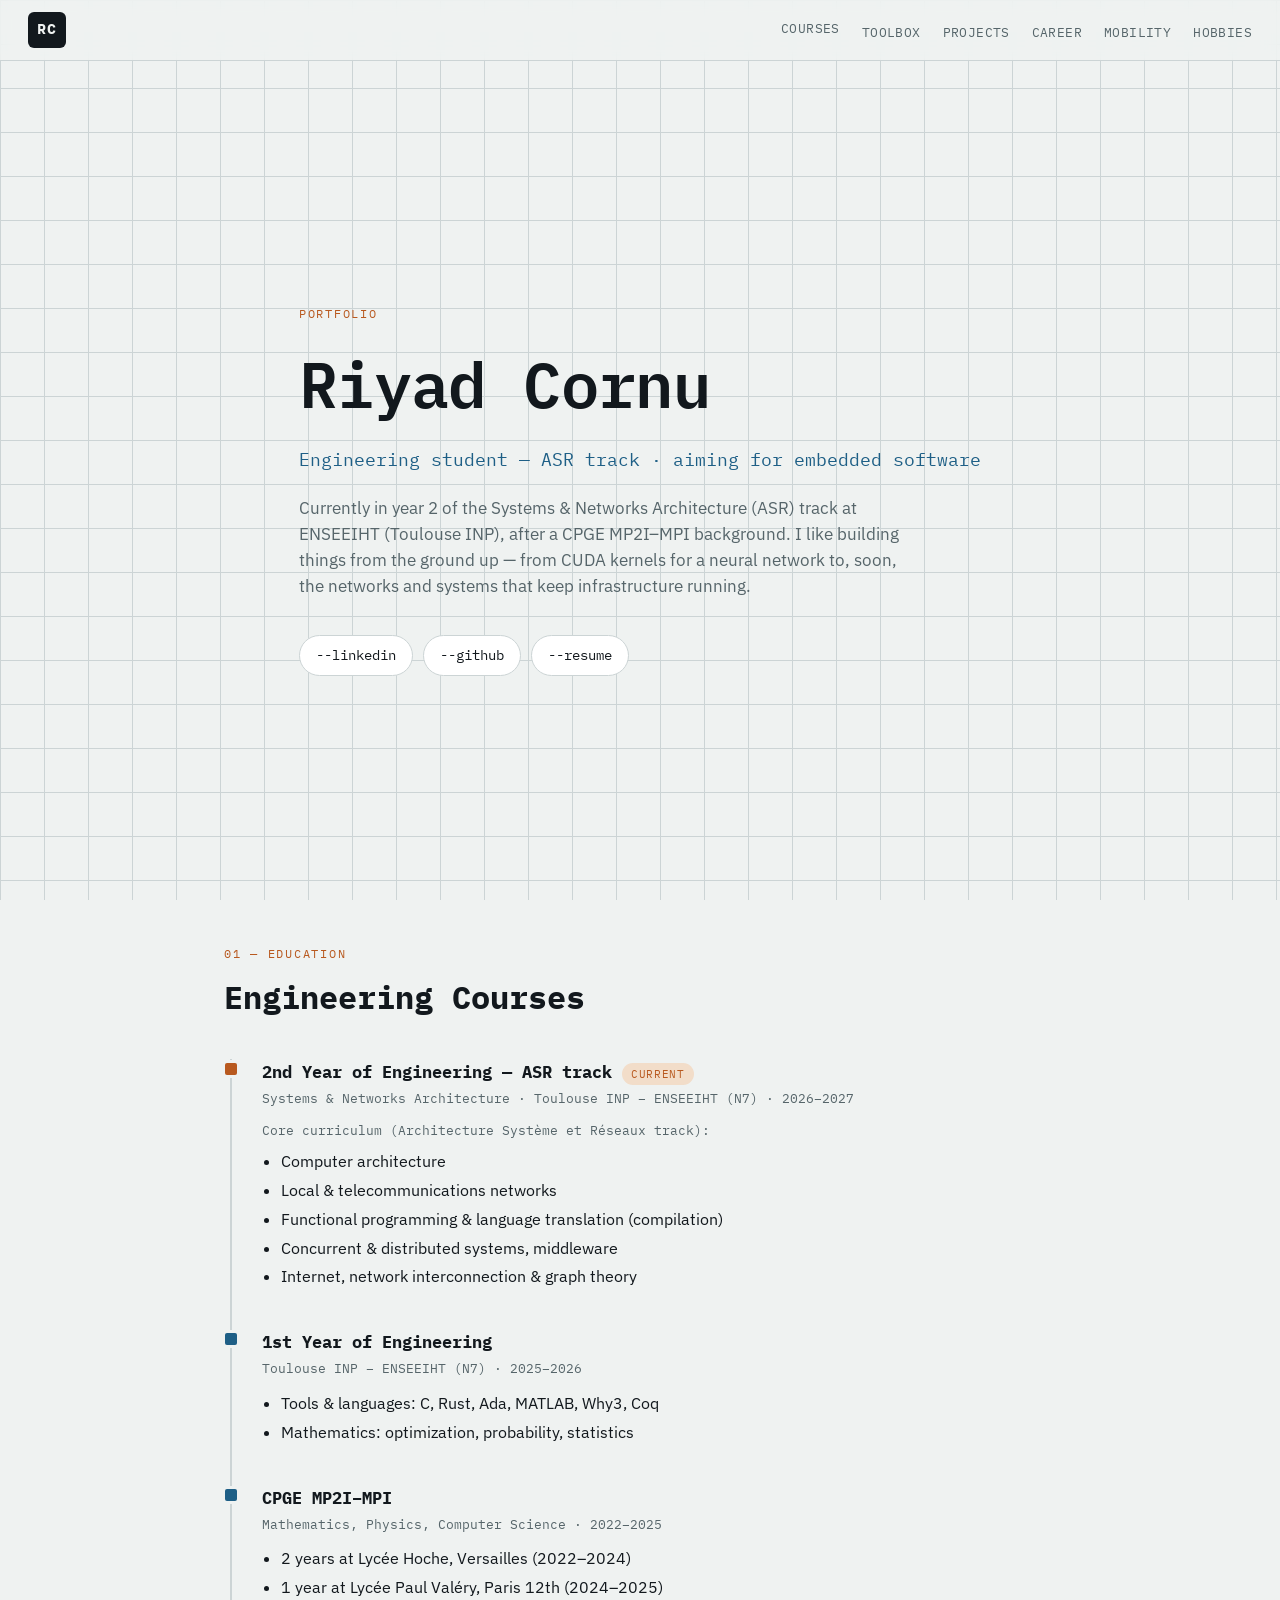
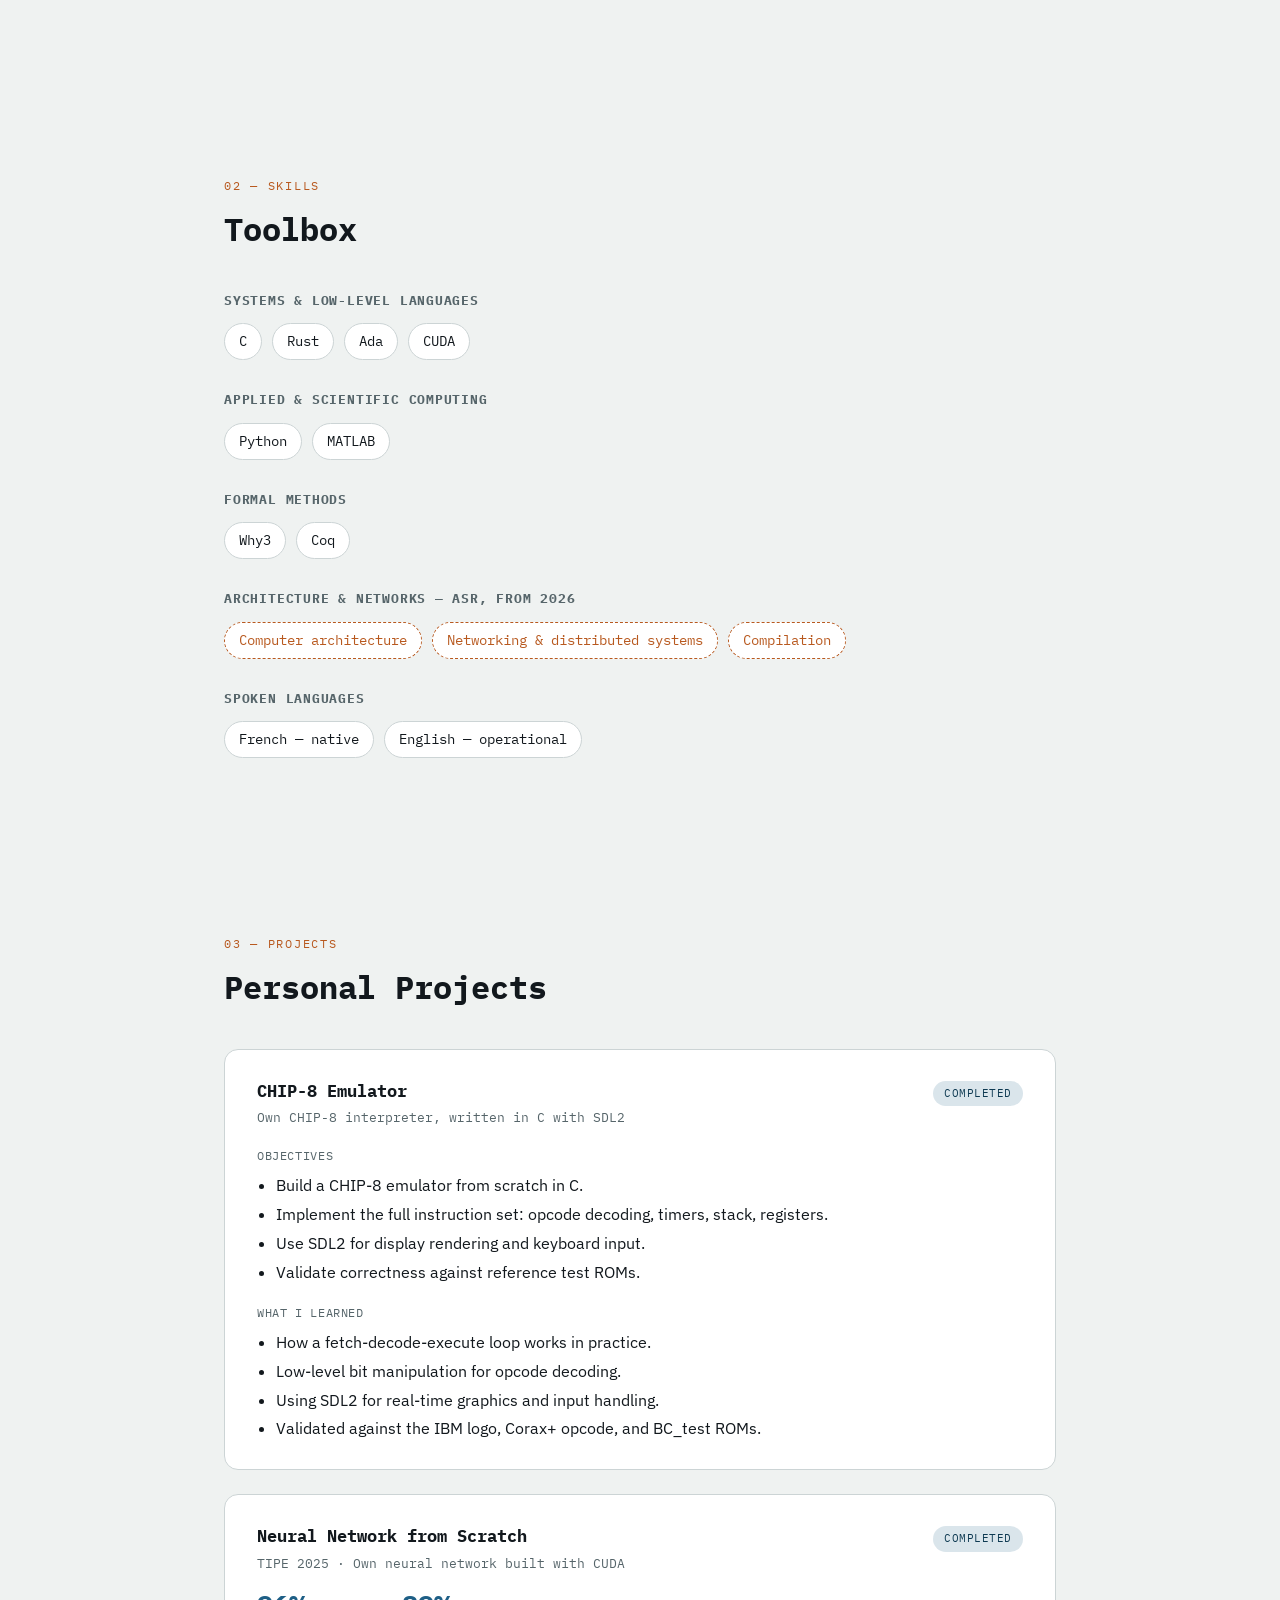
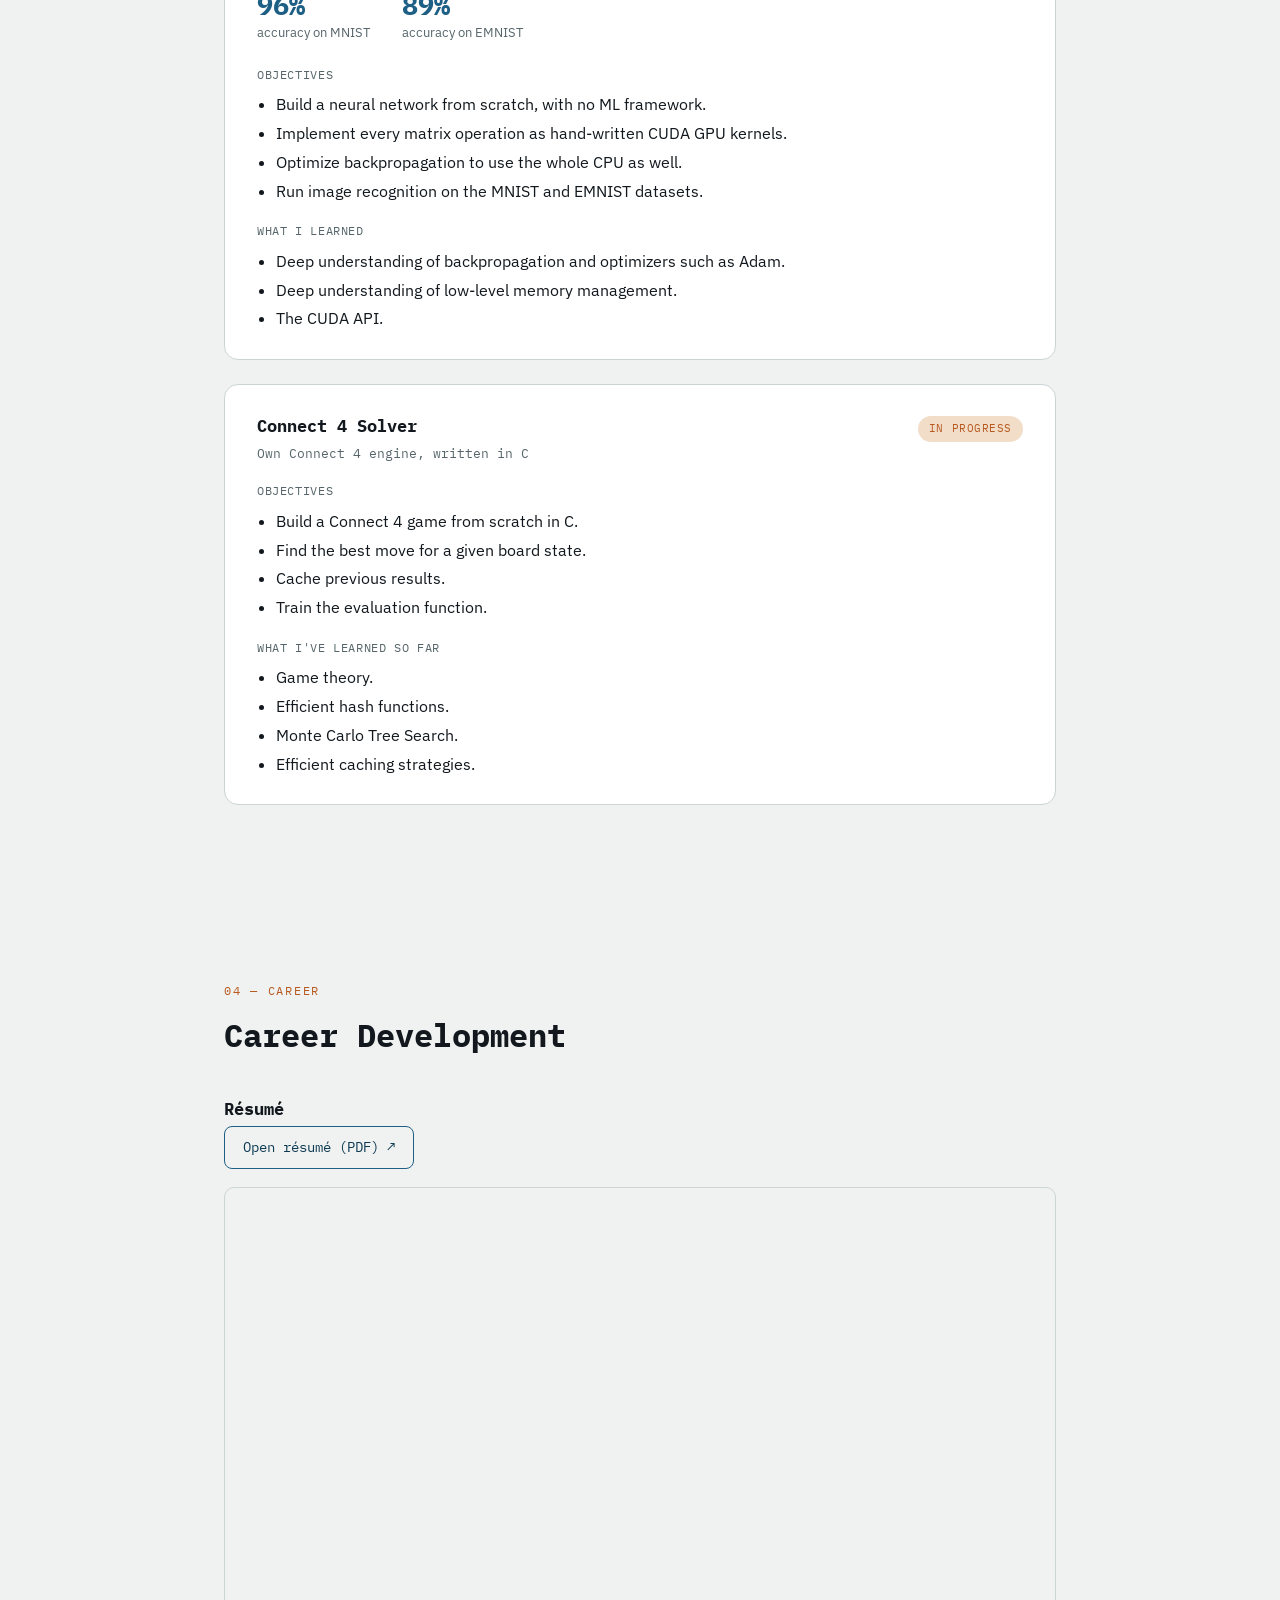
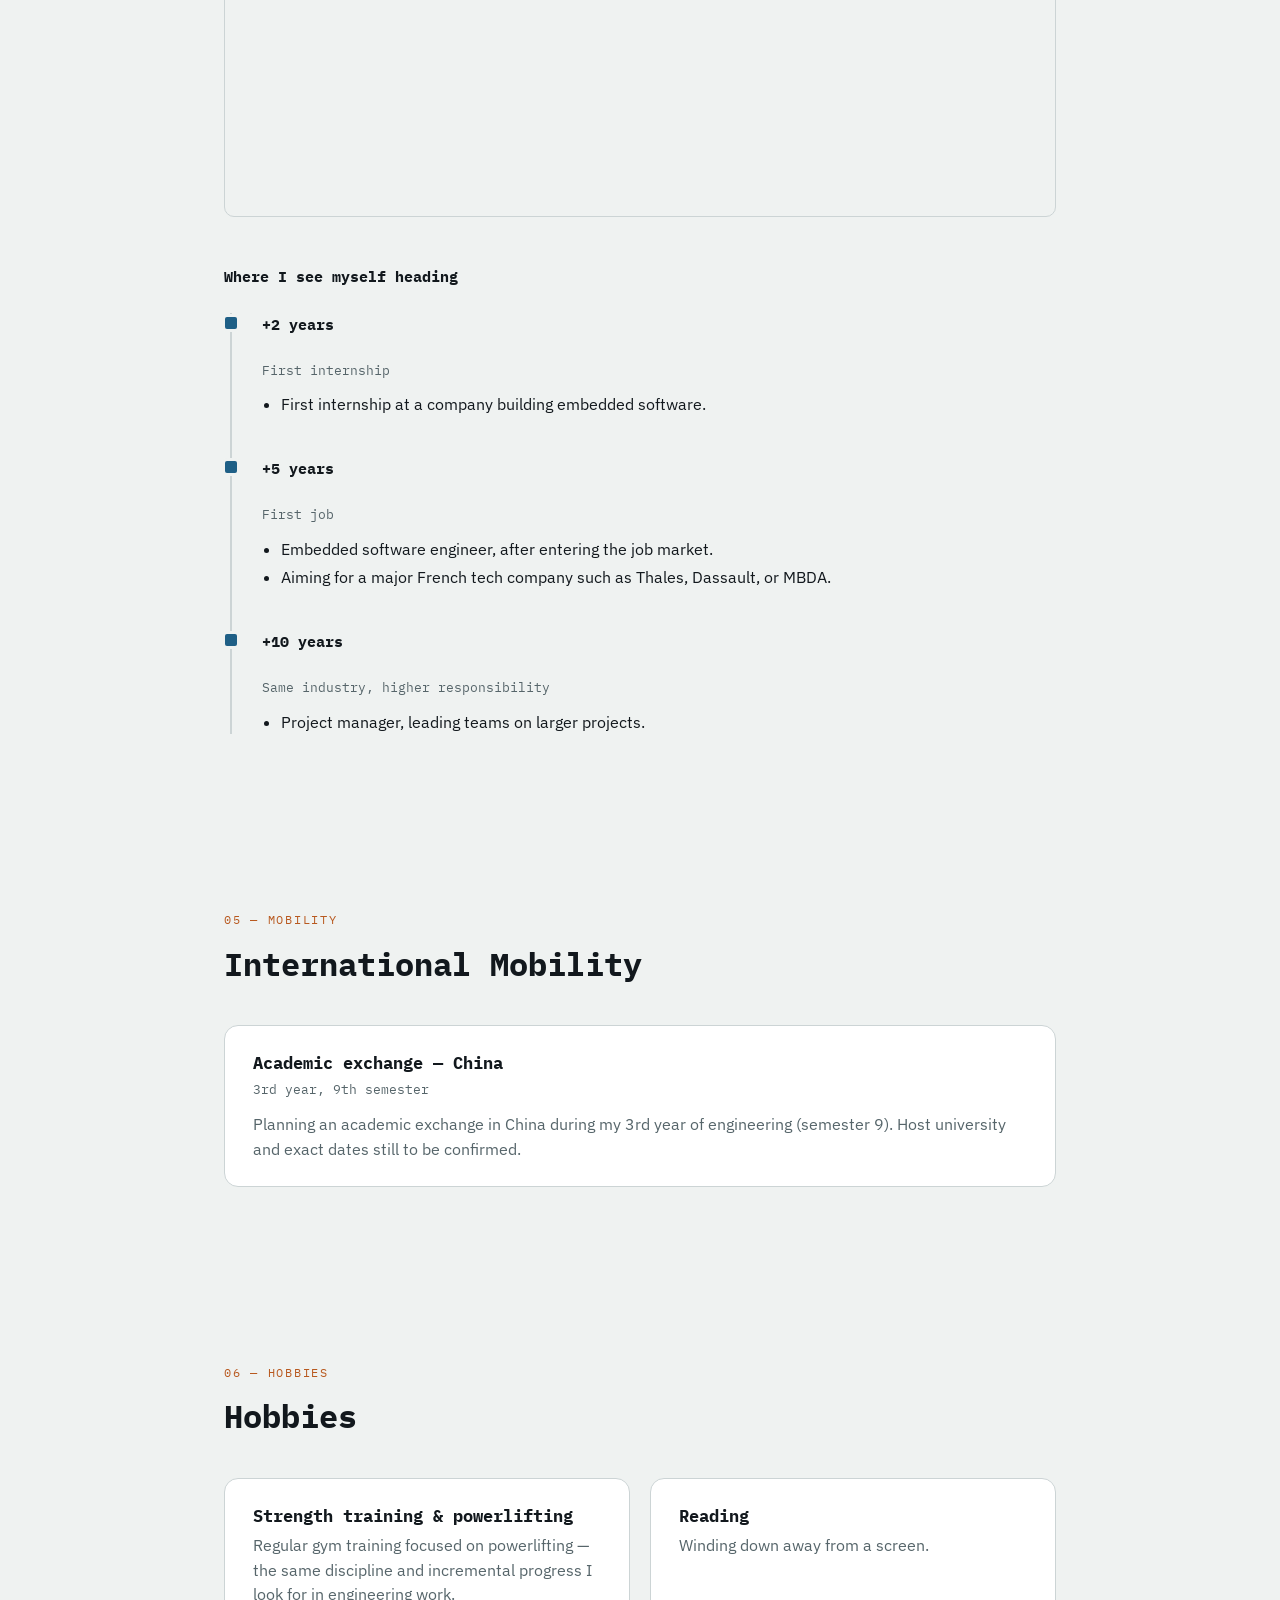
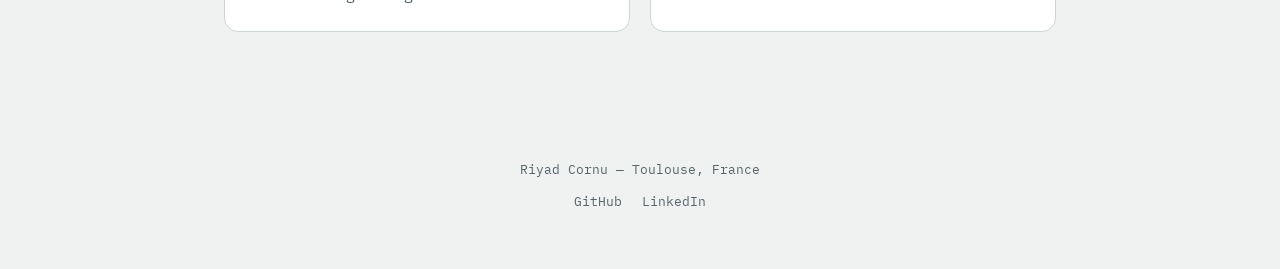
==== index.html @ 0df5184b "Fix ASR track description and curriculum content ASR = Architecture des Systèmes et Réseaux, not adm" ====
<!DOCTYPE html>
<html lang="en">
<head>
    <meta charset="UTF-8">
    <meta name="viewport" content="width=device-width, initial-scale=1.0">
    <title>Riyad Cornu — Engineering Student · ASR &amp; Embedded Systems</title>
    <meta name="description" content="Portfolio of Riyad Cornu, engineering student in the Systems &amp; Networks Architecture (ASR) track at ENSEEIHT (Toulouse INP), building low-level and embedded software projects.">
    <meta name="color-scheme" content="light dark">

    <meta property="og:type" content="website">
    <meta property="og:title" content="Riyad Cornu — Engineering Student · ASR &amp; Embedded Systems">
    <meta property="og:description" content="Portfolio of Riyad Cornu, engineering student in the Systems &amp; Networks Architecture (ASR) track at ENSEEIHT (Toulouse INP), building low-level and embedded software projects.">
    <meta property="og:url" content="https://batreverse.github.io/github-portfolio/">

    <link rel="icon" href="data:image/svg+xml,%3Csvg xmlns='http://www.w3.org/2000/svg' viewBox='0 0 64 64'%3E%3Crect width='64' height='64' rx='10' fill='%2312181D'/%3E%3Ctext x='32' y='42' font-family='monospace' font-size='26' font-weight='700' fill='%23C1652E' text-anchor='middle'%3ERC%3C/text%3E%3C/svg%3E">

    <link rel="preconnect" href="https://fonts.googleapis.com">
    <link rel="preconnect" href="https://fonts.gstatic.com" crossorigin>
    <link href="https://fonts.googleapis.com/css2?family=IBM+Plex+Mono:wght@400;500;600;700&family=IBM+Plex+Sans:wght@400;500;600&display=swap" rel="stylesheet">

    <link rel="stylesheet" href="style/style.css">
</head>
<body>
    <nav>
        <a href="#home" class="brand" aria-label="Back to top">RC</a>
        <ul>
            <li><a href="#courses">Courses</a></li>
            <li><a href="#toolbox">Toolbox</a></li>
            <li><a href="#projects">Projects</a></li>
            <li><a href="#career">Career</a></li>
            <li><a href="#mobility">Mobility</a></li>
            <li><a href="#hobbies">Hobbies</a></li>
        </ul>
    </nav>

    <main>

        <section class="hero" id="home">
            <div class="hero-inner">
                <p class="eyebrow">Portfolio</p>
                <h1>Riyad Cornu</h1>
                <p class="hero-role">Engineering student — ASR track · aiming for embedded software</p>
                <p class="hero-pitch">
                    Currently in year 2 of the Systems &amp; Networks Architecture (ASR) track at
                    ENSEEIHT (Toulouse INP), after a CPGE MP2I–MPI background. I like building things
                    from the ground up — from CUDA kernels for a neural network to, soon, the networks
                    and systems that keep infrastructure running.
                </p>
                <div class="cmd-row" role="list" aria-label="Contact links">
                    <a role="listitem" href="https://www.linkedin.com/in/riyad-cornu-0a9088242/">
                        <span class="flag">--linkedin</span>
                    </a>
                    <a role="listitem" href="https://github.com/BatReverse">
                        <span class="flag">--github</span>
                    </a>
                    <a role="listitem" href="#career">
                        <span class="flag">--resume</span>
                    </a>
                </div>
            </div>
        </section>

        <section class="section" id="courses">
            <p class="eyebrow">01 — Education</p>
            <h2>Engineering Courses</h2>
            <div class="timeline">
                <div class="timeline-item is-current">
                    <div class="timeline-content">
                        <div class="timeline-head">
                            <h3>2nd Year of Engineering — ASR track</h3>
                            <span class="badge badge-current">Current</span>
                        </div>
                        <small>Systems &amp; Networks Architecture · Toulouse INP – ENSEEIHT (N7) · 2026–2027</small>
                        <p class="timeline-note">Core curriculum (Architecture Système et Réseaux track):</p>
                        <ul>
                            <li>Computer architecture</li>
                            <li>Local &amp; telecommunications networks</li>
                            <li>Functional programming &amp; language translation (compilation)</li>
                            <li>Concurrent &amp; distributed systems, middleware</li>
                            <li>Internet, network interconnection &amp; graph theory</li>
                        </ul>
                    </div>
                </div>
                <div class="timeline-item">
                    <div class="timeline-content">
                        <h3>1st Year of Engineering</h3>
                        <small>Toulouse INP – ENSEEIHT (N7) · 2025–2026</small>
                        <ul>
                            <li>Tools &amp; languages: C, Rust, Ada, MATLAB, Why3, Coq</li>
                            <li>Mathematics: optimization, probability, statistics</li>
                        </ul>
                    </div>
                </div>
                <div class="timeline-item">
                    <div class="timeline-content">
                        <h3>CPGE MP2I–MPI</h3>
                        <small>Mathematics, Physics, Computer Science · 2022–2025</small>
                        <ul>
                            <li>2 years at Lycée Hoche, Versailles (2022–2024)</li>
                            <li>1 year at Lycée Paul Valéry, Paris 12th (2024–2025)</li>
                        </ul>
                    </div>
                </div>
            </div>
        </section>

        <section class="section" id="toolbox">
            <p class="eyebrow">02 — Skills</p>
            <h2>Toolbox</h2>

            <div class="tool-group">
                <h3>Systems &amp; low-level languages</h3>
                <div class="chip-row">
                    <span class="chip">C</span>
                    <span class="chip">Rust</span>
                    <span class="chip">Ada</span>
                    <span class="chip">CUDA</span>
                </div>
            </div>

            <div class="tool-group">
                <h3>Applied &amp; scientific computing</h3>
                <div class="chip-row">
                    <span class="chip">Python</span>
                    <span class="chip">MATLAB</span>
                </div>
            </div>

            <div class="tool-group">
                <h3>Formal methods</h3>
                <div class="chip-row">
                    <span class="chip">Why3</span>
                    <span class="chip">Coq</span>
                </div>
            </div>

            <div class="tool-group">
                <h3>Architecture &amp; networks — ASR, from 2026</h3>
                <div class="chip-row">
                    <span class="chip chip-upcoming">Computer architecture</span>
                    <span class="chip chip-upcoming">Networking &amp; distributed systems</span>
                    <span class="chip chip-upcoming">Compilation</span>
                </div>
            </div>

            <div class="tool-group">
                <h3>Spoken languages</h3>
                <div class="chip-row">
                    <span class="chip">French — native</span>
                    <span class="chip">English — operational</span>
                </div>
            </div>
        </section>

        <section class="section" id="projects">
            <p class="eyebrow">03 — Projects</p>
            <h2>Personal Projects</h2>

            <article class="project-card">
                <div class="project-head">
                    <h3>CHIP-8 Emulator</h3>
                    <span class="status-badge status-done">Completed</span>
                </div>
                <small>Own CHIP-8 interpreter, written in C with SDL2</small>

                <p class="block-label">Objectives</p>
                <ul>
                    <li>Build a CHIP-8 emulator from scratch in C.</li>
                    <li>Implement the full instruction set: opcode decoding, timers, stack, registers.</li>
                    <li>Use SDL2 for display rendering and keyboard input.</li>
                    <li>Validate correctness against reference test ROMs.</li>
                </ul>
                <p class="block-label">What I learned</p>
                <ul>
                    <li>How a fetch-decode-execute loop works in practice.</li>
                    <li>Low-level bit manipulation for opcode decoding.</li>
                    <li>Using SDL2 for real-time graphics and input handling.</li>
                    <li>Validated against the IBM logo, Corax+ opcode, and BC_test ROMs.</li>
                </ul>
            </article>

            <article class="project-card">
                <div class="project-head">
                    <h3>Neural Network from Scratch</h3>
                    <span class="status-badge status-done">Completed</span>
                </div>
                <small>TIPE 2025 · Own neural network built with CUDA</small>

                <div class="stat-row">
                    <div class="stat"><b>96%</b><span>accuracy on MNIST</span></div>
                    <div class="stat"><b>89%</b><span>accuracy on EMNIST</span></div>
                </div>

                <p class="block-label">Objectives</p>
                <ul>
                    <li>Build a neural network from scratch, with no ML framework.</li>
                    <li>Implement every matrix operation as hand-written CUDA GPU kernels.</li>
                    <li>Optimize backpropagation to use the whole CPU as well.</li>
                    <li>Run image recognition on the MNIST and EMNIST datasets.</li>
                </ul>
                <p class="block-label">What I learned</p>
                <ul>
                    <li>Deep understanding of backpropagation and optimizers such as Adam.</li>
                    <li>Deep understanding of low-level memory management.</li>
                    <li>The CUDA API.</li>
                </ul>
            </article>

            <article class="project-card">
                <div class="project-head">
                    <h3>Connect 4 Solver</h3>
                    <span class="status-badge status-progress">In progress</span>
                </div>
                <small>Own Connect 4 engine, written in C</small>

                <p class="block-label">Objectives</p>
                <ul>
                    <li>Build a Connect 4 game from scratch in C.</li>
                    <li>Find the best move for a given board state.</li>
                    <li>Cache previous results.</li>
                    <li>Train the evaluation function.</li>
                </ul>
                <p class="block-label">What I've learned so far</p>
                <ul>
                    <li>Game theory.</li>
                    <li>Efficient hash functions.</li>
                    <li>Monte Carlo Tree Search.</li>
                    <li>Efficient caching strategies.</li>
                </ul>
            </article>
        </section>

        <section class="section" id="career">
            <p class="eyebrow">04 — Career</p>
            <h2>Career Development</h2>

            <div id="resume">
                <h3>Résumé</h3>
                <a class="btn-outline" href="pdf/resume_en.pdf" target="_blank" rel="noopener">Open résumé (PDF) ↗</a>
                <iframe class="resume-frame" src="pdf/resume_en.pdf" title="Riyad Cornu's résumé"></iframe>
            </div>

            <div class="career-projection">
                <h3>Where I see myself heading</h3>
                <div class="timeline">
                    <div class="timeline-item">
                        <div class="timeline-content">
                            <h3>+2 years</h3>
                            <small>First internship</small>
                            <ul>
                                <li>First internship at a company building embedded software.</li>
                            </ul>
                        </div>
                    </div>
                    <div class="timeline-item">
                        <div class="timeline-content">
                            <h3>+5 years</h3>
                            <small>First job</small>
                            <ul>
                                <li>Embedded software engineer, after entering the job market.</li>
                                <li>Aiming for a major French tech company such as Thales, Dassault, or MBDA.</li>
                            </ul>
                        </div>
                    </div>
                    <div class="timeline-item">
                        <div class="timeline-content">
                            <h3>+10 years</h3>
                            <small>Same industry, higher responsibility</small>
                            <ul>
                                <li>Project manager, leading teams on larger projects.</li>
                            </ul>
                        </div>
                    </div>
                </div>
            </div>
        </section>

        <section class="section" id="mobility">
            <p class="eyebrow">05 — Mobility</p>
            <h2>International Mobility</h2>
            <article class="info-card">
                <h3>Academic exchange — China</h3>
                <small>3rd year, 9th semester</small>
                <p>Planning an academic exchange in China during my 3rd year of engineering (semester 9). Host university and exact dates still to be confirmed.</p>
            </article>
        </section>

        <section class="section" id="hobbies">
            <p class="eyebrow">06 — Hobbies</p>
            <h2>Hobbies</h2>
            <div class="hobby-row">
                <article class="info-card">
                    <h3>Strength training &amp; powerlifting</h3>
                    <p>Regular gym training focused on powerlifting — the same discipline and incremental progress I look for in engineering work.</p>
                </article>
                <article class="info-card">
                    <h3>Reading</h3>
                    <p>Winding down away from a screen.</p>
                </article>
            </div>
        </section>

    </main>

    <footer class="site-footer">
        <p>Riyad Cornu — Toulouse, France</p>
        <div class="footer-links">
            <a href="https://github.com/BatReverse">GitHub</a>
            <a href="https://www.linkedin.com/in/riyad-cornu-0a9088242/">LinkedIn</a>
        </div>
    </footer>

</body>
</html>
---- style/style.css ----
/* ---------------------------------------------------------
   Tokens
--------------------------------------------------------- */
:root {
  --paper: #eff2f1;
  --paper-raised: #ffffff;
  --ink: #12181d;
  --line: #ccd4d5;
  --trace: #1e5f86;
  --trace-deep: #0e3a52;
  --copper: #b8591f;
  --copper-tint: #f2ddc9;
  --graphite: #56656a;

  --font-mono: 'IBM Plex Mono', 'SFMono-Regular', Consolas, monospace;
  --font-sans: 'IBM Plex Sans', -apple-system, Segoe UI, Helvetica, Arial, sans-serif;

  --grid-size: 44px;
}

@media (prefers-color-scheme: dark) {
  :root {
    --paper: #0c1216;
    --paper-raised: #131b20;
    --ink: #dfe7e9;
    --line: #263237;
    --trace: #6cb8e6;
    --trace-deep: #9fd3f2;
    --copper: #e08b48;
    --copper-tint: #3a2a1c;
    --graphite: #93a3a8;
  }
}

/* ---------------------------------------------------------
   Base
--------------------------------------------------------- */
* {
  box-sizing: border-box;
}

html {
  scroll-behavior: smooth;
}

body {
  margin: 0;
  background-color: var(--paper);
  background-image:
    linear-gradient(to right, var(--line) 1px, transparent 1px),
    linear-gradient(to bottom, var(--line) 1px, transparent 1px);
  background-size: var(--grid-size) var(--grid-size);
  background-attachment: fixed;
  font-family: var(--font-sans);
  color: var(--ink);
  line-height: 1.55;
}

@media (prefers-color-scheme: dark) {
  body {
    background-image:
      linear-gradient(to right, var(--line) 1px, transparent 1px),
      linear-gradient(to bottom, var(--line) 1px, transparent 1px);
  }
}

a {
  color: inherit;
}

img {
  max-width: 100%;
}

ul {
  margin: 0;
  padding-left: 1.2em;
}

li + li {
  margin-top: 4px;
}

:focus-visible {
  outline: 2px solid var(--copper);
  outline-offset: 3px;
}

@media (prefers-reduced-motion: reduce) {
  html {
    scroll-behavior: auto;
  }
  * {
    transition: none !important;
  }
}

/* ---------------------------------------------------------
   Nav
--------------------------------------------------------- */
nav {
  position: fixed;
  top: 0;
  left: 0;
  right: 0;
  z-index: 1000;
  display: flex;
  align-items: center;
  justify-content: space-between;
  gap: 16px;
  padding: 12px 28px;
  background-color: color-mix(in srgb, var(--paper) 85%, transparent);
  backdrop-filter: blur(8px);
  border-bottom: 1px solid var(--line);
}

.brand {
  font-family: var(--font-mono);
  font-weight: 700;
  font-size: 0.95rem;
  letter-spacing: 0.05em;
  background: var(--ink);
  color: var(--paper);
  padding: 5px 9px;
  border-radius: 6px;
  text-decoration: none;
  flex-shrink: 0;
}

nav ul {
  list-style: none;
  margin: 0;
  padding: 0;
  display: flex;
  flex-wrap: wrap;
  justify-content: flex-end;
  gap: 4px 22px;
}

nav a {
  text-decoration: none;
  font-family: var(--font-mono);
  font-size: 0.82rem;
  letter-spacing: 0.03em;
  text-transform: uppercase;
  color: var(--graphite);
  padding-bottom: 3px;
  border-bottom: 2px solid transparent;
  transition: color 0.2s ease, border-color 0.2s ease;
}

nav a:hover {
  color: var(--ink);
  border-color: var(--copper);
}

@media (max-width: 640px) {
  nav {
    flex-direction: column;
    align-items: flex-start;
    gap: 10px;
  }
  nav ul {
    justify-content: flex-start;
    width: 100%;
  }
}

/* ---------------------------------------------------------
   Layout helpers
--------------------------------------------------------- */
main {
  padding-top: 64px;
}

.section {
  max-width: 880px;
  margin: 0 auto;
  padding: 88px 24px;
  scroll-margin-top: 90px;
}

.eyebrow {
  font-family: var(--font-mono);
  font-size: 0.78rem;
  letter-spacing: 0.14em;
  text-transform: uppercase;
  color: var(--copper);
  margin: 0 0 10px;
}

h2 {
  font-family: var(--font-mono);
  font-size: clamp(1.5rem, 3vw, 2rem);
  margin: 0 0 36px;
}

h3 {
  font-family: var(--font-mono);
  font-size: 1.05rem;
  margin: 0 0 4px;
}

small {
  display: block;
  font-family: var(--font-mono);
  font-size: 0.8rem;
  color: var(--graphite);
  margin-bottom: 12px;
}

/* ---------------------------------------------------------
   Hero
--------------------------------------------------------- */
.hero {
  min-height: 88vh;
  display: flex;
  align-items: center;
  padding: 120px 28px 60px;
  scroll-margin-top: 0;
}

.hero-inner {
  max-width: 760px;
  margin: 0 auto;
}

.hero h1 {
  font-family: var(--font-mono);
  font-weight: 600;
  font-size: clamp(2.4rem, 7vw, 4rem);
  letter-spacing: -0.01em;
  margin: 0 0 14px;
}

.hero-role {
  font-family: var(--font-mono);
  color: var(--trace);
  font-size: clamp(0.95rem, 2vw, 1.1rem);
  margin: 0 0 22px;
}

.hero-pitch {
  max-width: 60ch;
  color: var(--graphite);
  font-size: 1.05rem;
  margin: 0 0 36px;
}

.cmd-row {
  display: flex;
  flex-wrap: wrap;
  gap: 10px;
}

.cmd-row .flag {
  display: inline-block;
  font-family: var(--font-mono);
  font-size: 0.85rem;
  padding: 9px 16px;
  border: 1px solid var(--line);
  border-radius: 999px;
  background: var(--paper-raised);
  color: var(--ink);
  transition: border-color 0.2s ease, color 0.2s ease, transform 0.15s ease;
}

.cmd-row a {
  text-decoration: none;
}

.cmd-row a:hover .flag {
  border-color: var(--copper);
  color: var(--copper);
  transform: translateY(-1px);
}

/* ---------------------------------------------------------
   Timeline
--------------------------------------------------------- */
.timeline {
  position: relative;
  border-left: 2px solid var(--line);
  margin-left: 6px;
  padding-left: 30px;
}

.timeline-item {
  position: relative;
  padding-bottom: 40px;
}

.timeline-item:last-child {
  padding-bottom: 0;
}

.timeline-item::before {
  content: '';
  position: absolute;
  left: -37px;
  top: 4px;
  width: 12px;
  height: 12px;
  background: var(--trace);
  border-radius: 2px;
  box-shadow: 0 0 0 3px var(--paper);
}

.timeline-item.is-current::before {
  background: var(--copper);
}

.timeline-head {
  display: flex;
  align-items: center;
  gap: 10px;
  flex-wrap: wrap;
}

.badge {
  font-family: var(--font-mono);
  font-size: 0.68rem;
  text-transform: uppercase;
  letter-spacing: 0.06em;
  padding: 3px 9px;
  border-radius: 999px;
}

.badge-current {
  background: var(--copper-tint);
  color: var(--copper);
}

.timeline-note {
  font-family: var(--font-mono);
  font-size: 0.82rem;
  color: var(--graphite);
  margin: 4px 0 8px;
}

/* ---------------------------------------------------------
   Toolbox
--------------------------------------------------------- */
.tool-group {
  margin-bottom: 30px;
}

.tool-group:last-child {
  margin-bottom: 0;
}

.tool-group h3 {
  font-size: 0.82rem;
  text-transform: uppercase;
  letter-spacing: 0.06em;
  color: var(--graphite);
  margin-bottom: 12px;
}

.chip-row {
  display: flex;
  flex-wrap: wrap;
  gap: 10px;
}

.chip {
  font-family: var(--font-mono);
  font-size: 0.85rem;
  padding: 7px 14px;
  border: 1px solid var(--line);
  border-radius: 999px;
  background: var(--paper-raised);
}

.chip-upcoming {
  border-style: dashed;
  border-color: var(--copper);
  color: var(--copper);
}

/* ---------------------------------------------------------
   Project cards
--------------------------------------------------------- */
.project-card {
  border: 1px solid var(--line);
  border-radius: 14px;
  background: var(--paper-raised);
  padding: 28px 32px;
  margin-bottom: 24px;
}

.project-card:last-child {
  margin-bottom: 0;
}

.project-head {
  display: flex;
  justify-content: space-between;
  align-items: baseline;
  flex-wrap: wrap;
  gap: 8px 16px;
  margin-bottom: 2px;
}

.project-head h3 {
  margin: 0;
}

.status-badge {
  font-family: var(--font-mono);
  font-size: 0.7rem;
  text-transform: uppercase;
  letter-spacing: 0.05em;
  padding: 4px 11px;
  border-radius: 999px;
  white-space: nowrap;
}

.status-done {
  background: color-mix(in srgb, var(--trace) 16%, transparent);
  color: var(--trace-deep);
}

.status-progress {
  background: var(--copper-tint);
  color: var(--copper);
}

.stat-row {
  display: flex;
  gap: 32px;
  margin: 18px 0 22px;
  flex-wrap: wrap;
}

.stat {
  display: flex;
  flex-direction: column;
}

.stat b {
  font-family: var(--font-mono);
  font-size: 1.7rem;
  color: var(--trace);
  line-height: 1;
}

.stat span {
  font-size: 0.82rem;
  color: var(--graphite);
  margin-top: 4px;
}

.block-label {
  font-family: var(--font-mono);
  font-size: 0.78rem;
  text-transform: uppercase;
  letter-spacing: 0.05em;
  color: var(--graphite);
  margin: 18px 0 8px;
}

.project-card ul {
  margin-bottom: 0;
}

/* ---------------------------------------------------------
   Career / résumé
--------------------------------------------------------- */
#resume {
  margin-bottom: 48px;
}

.btn-outline {
  display: inline-block;
  font-family: var(--font-mono);
  font-size: 0.85rem;
  text-decoration: none;
  color: var(--trace-deep);
  border: 1px solid var(--trace);
  border-radius: 8px;
  padding: 10px 18px;
  margin-bottom: 18px;
  transition: background 0.2s ease, color 0.2s ease;
}

.btn-outline:hover {
  background: var(--trace);
  color: var(--paper-raised);
}

.resume-frame {
  display: block;
  width: 100%;
  height: 70vh;
  border: 1px solid var(--line);
  border-radius: 10px;
}

@media (max-width: 640px) {
  .resume-frame {
    display: none;
  }
}

.career-projection h3 {
  font-size: 0.95rem;
  margin-bottom: 24px;
}

/* ---------------------------------------------------------
   Info cards (mobility / hobbies)
--------------------------------------------------------- */
.info-card {
  border: 1px solid var(--line);
  border-radius: 14px;
  background: var(--paper-raised);
  padding: 24px 28px;
}

.info-card p {
  margin: 0;
  color: var(--graphite);
}

.hobby-row {
  display: grid;
  grid-template-columns: repeat(2, 1fr);
  gap: 20px;
}

@media (max-width: 640px) {
  .hobby-row {
    grid-template-columns: 1fr;
  }
}

/* ---------------------------------------------------------
   Footer
--------------------------------------------------------- */
.site-footer {
  text-align: center;
  padding: 40px 24px 56px;
  font-family: var(--font-mono);
  font-size: 0.82rem;
  color: var(--graphite);
}

.site-footer p {
  margin: 0 0 12px;
}

.footer-links {
  display: flex;
  justify-content: center;
  gap: 20px;
}

.footer-links a {
  text-decoration: none;
  color: var(--graphite);
  transition: color 0.2s ease;
}

.footer-links a:hover {
  color: var(--copper);
}
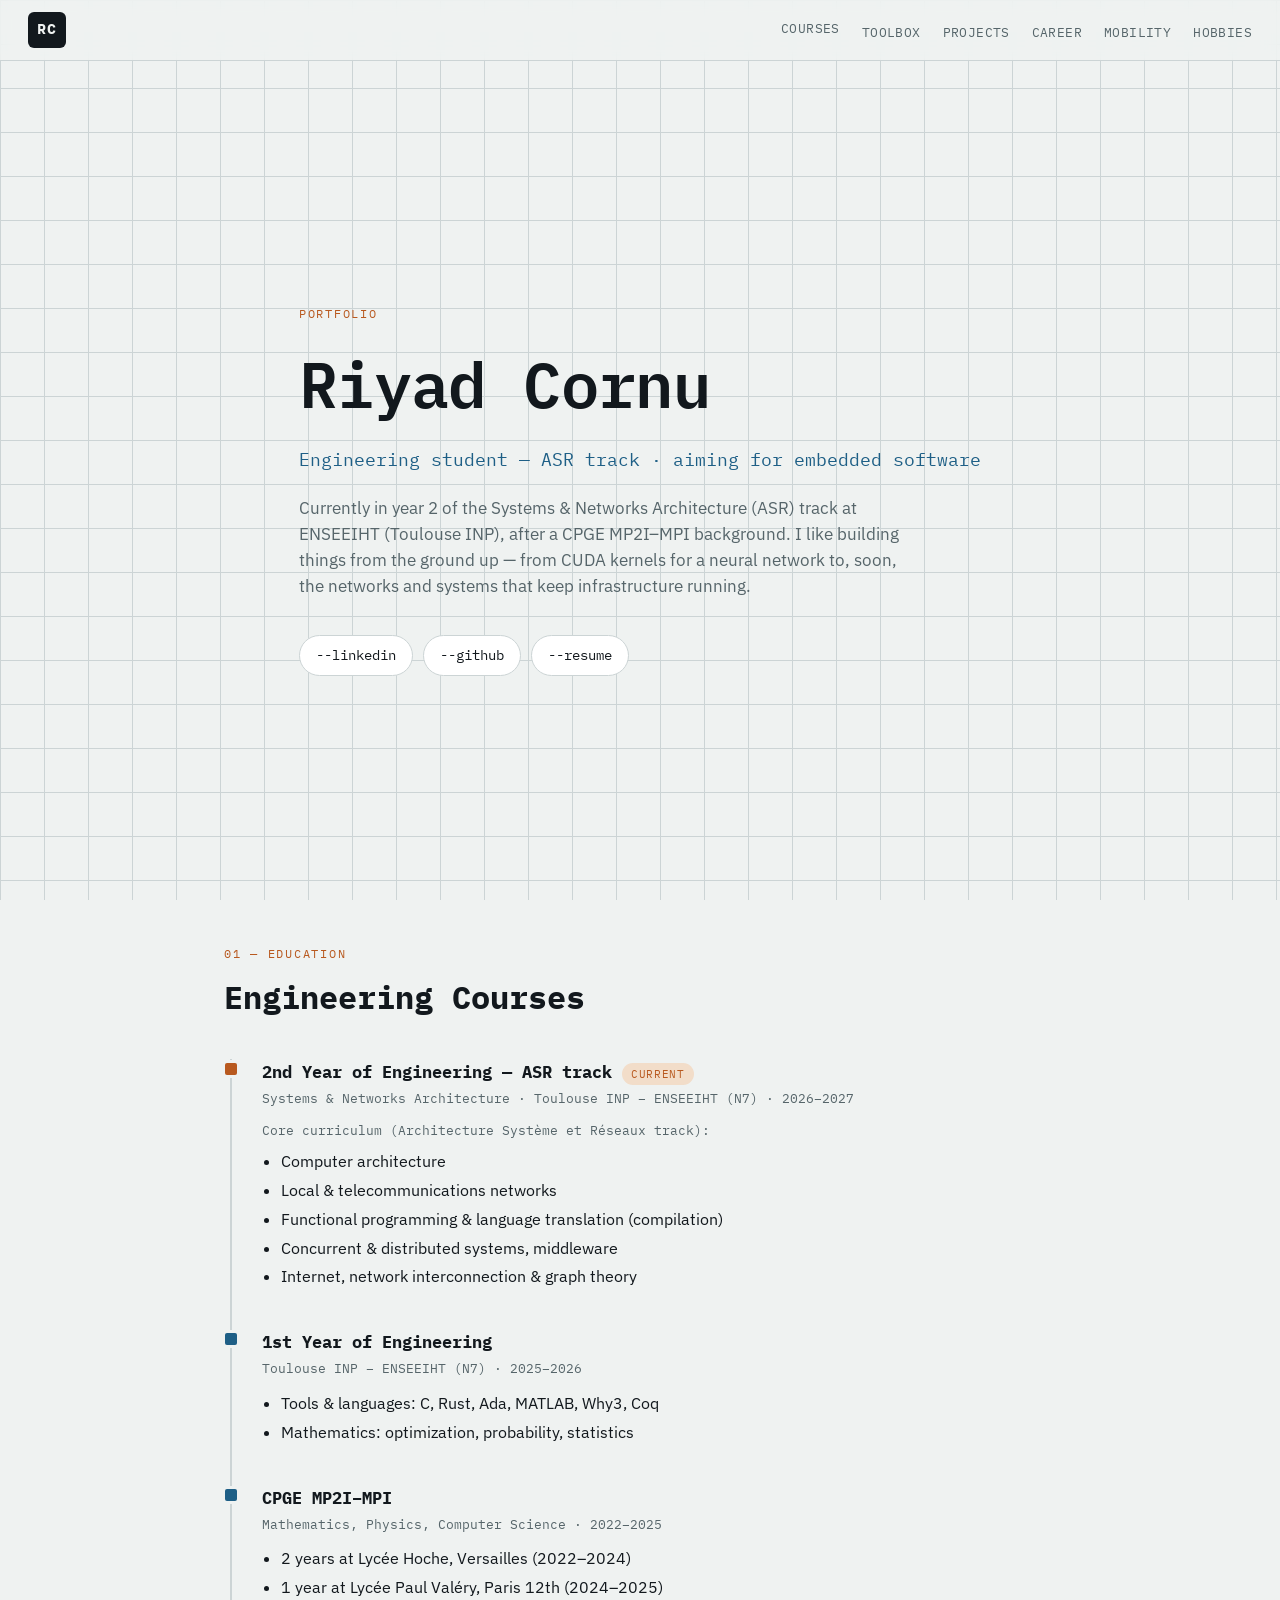
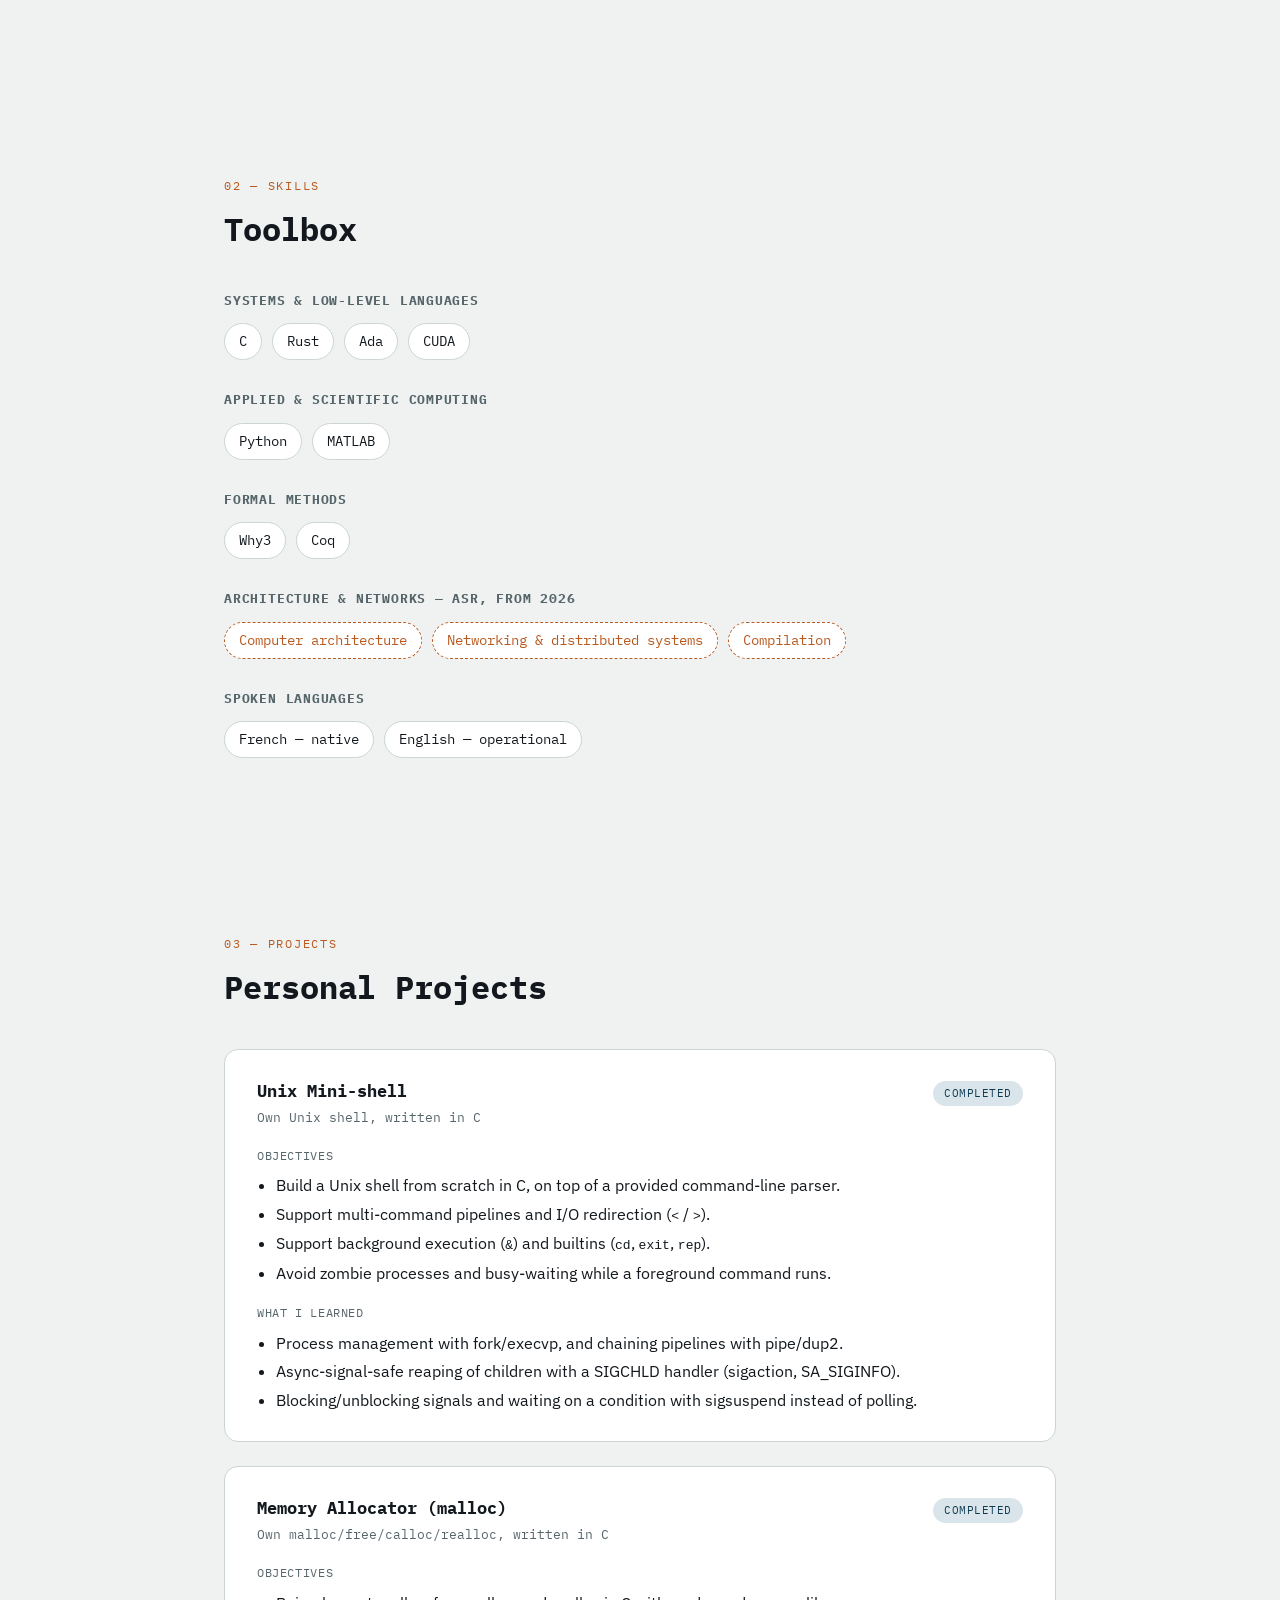
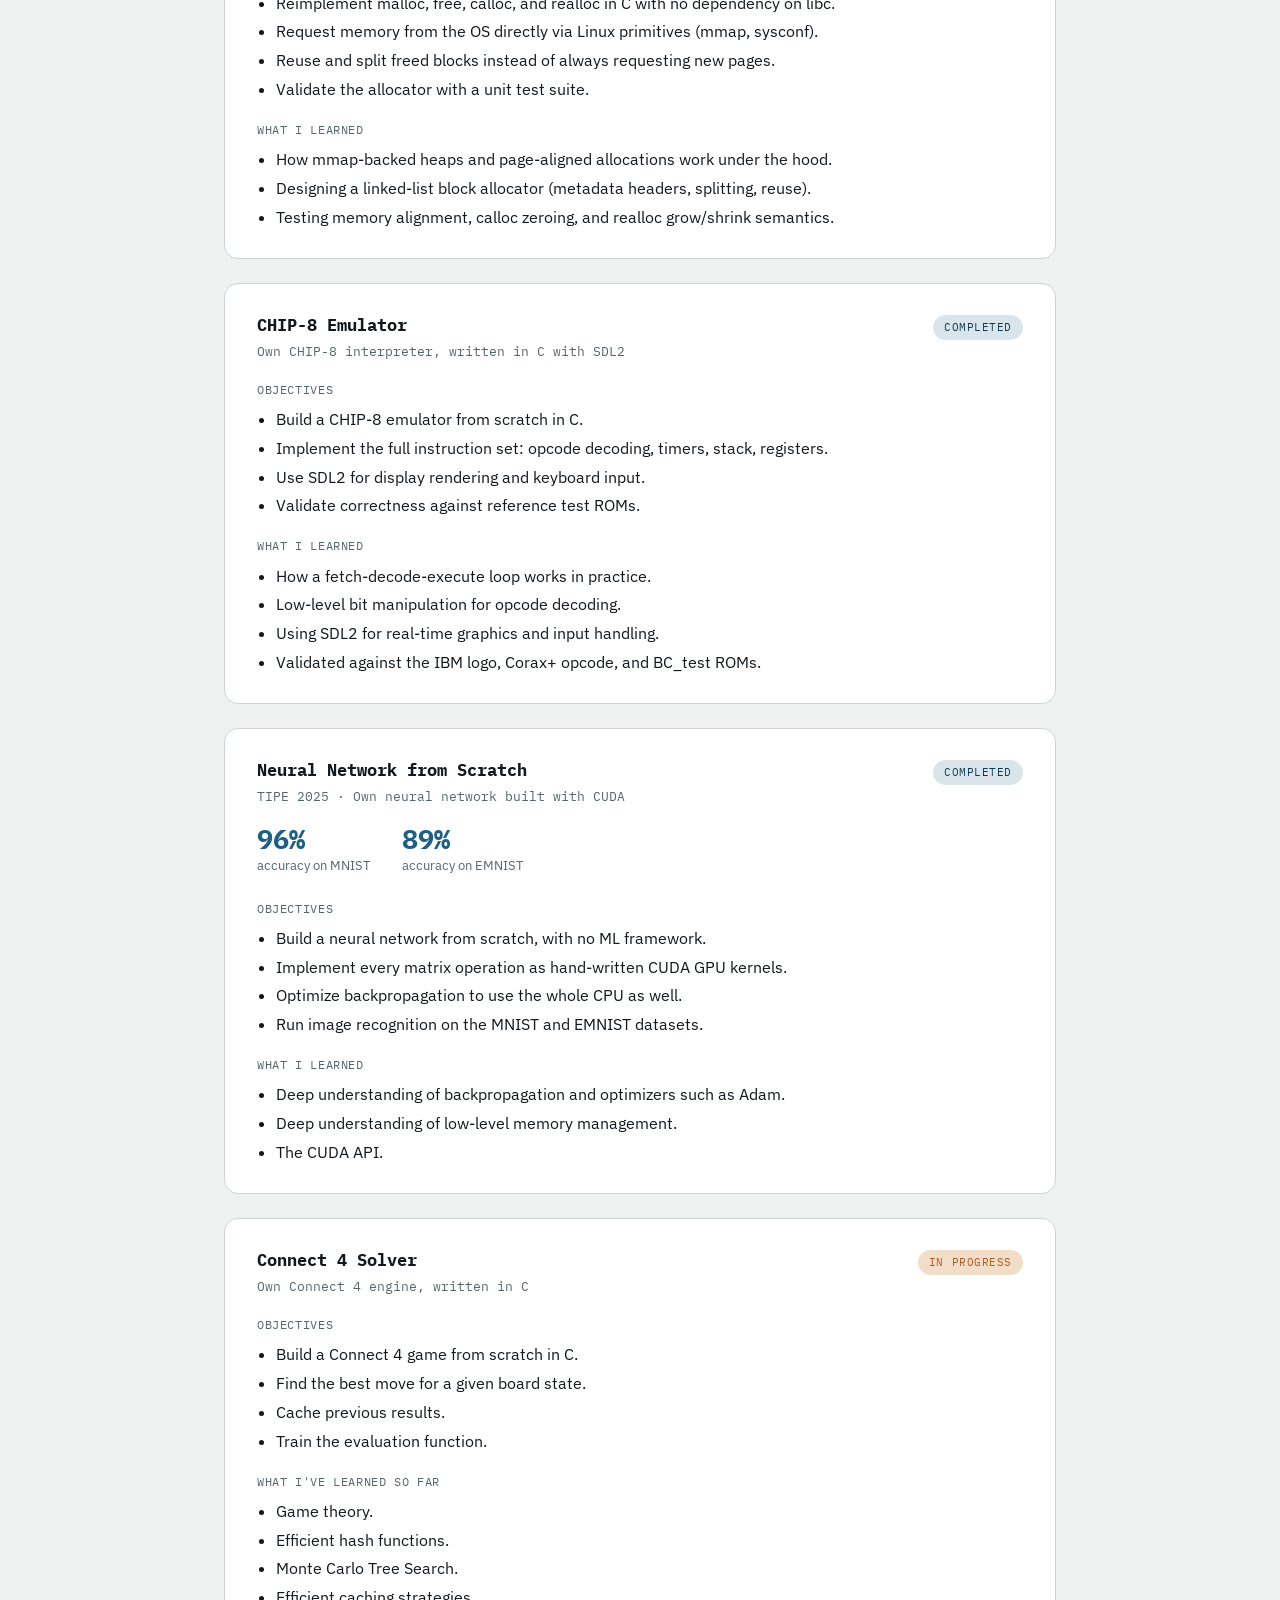
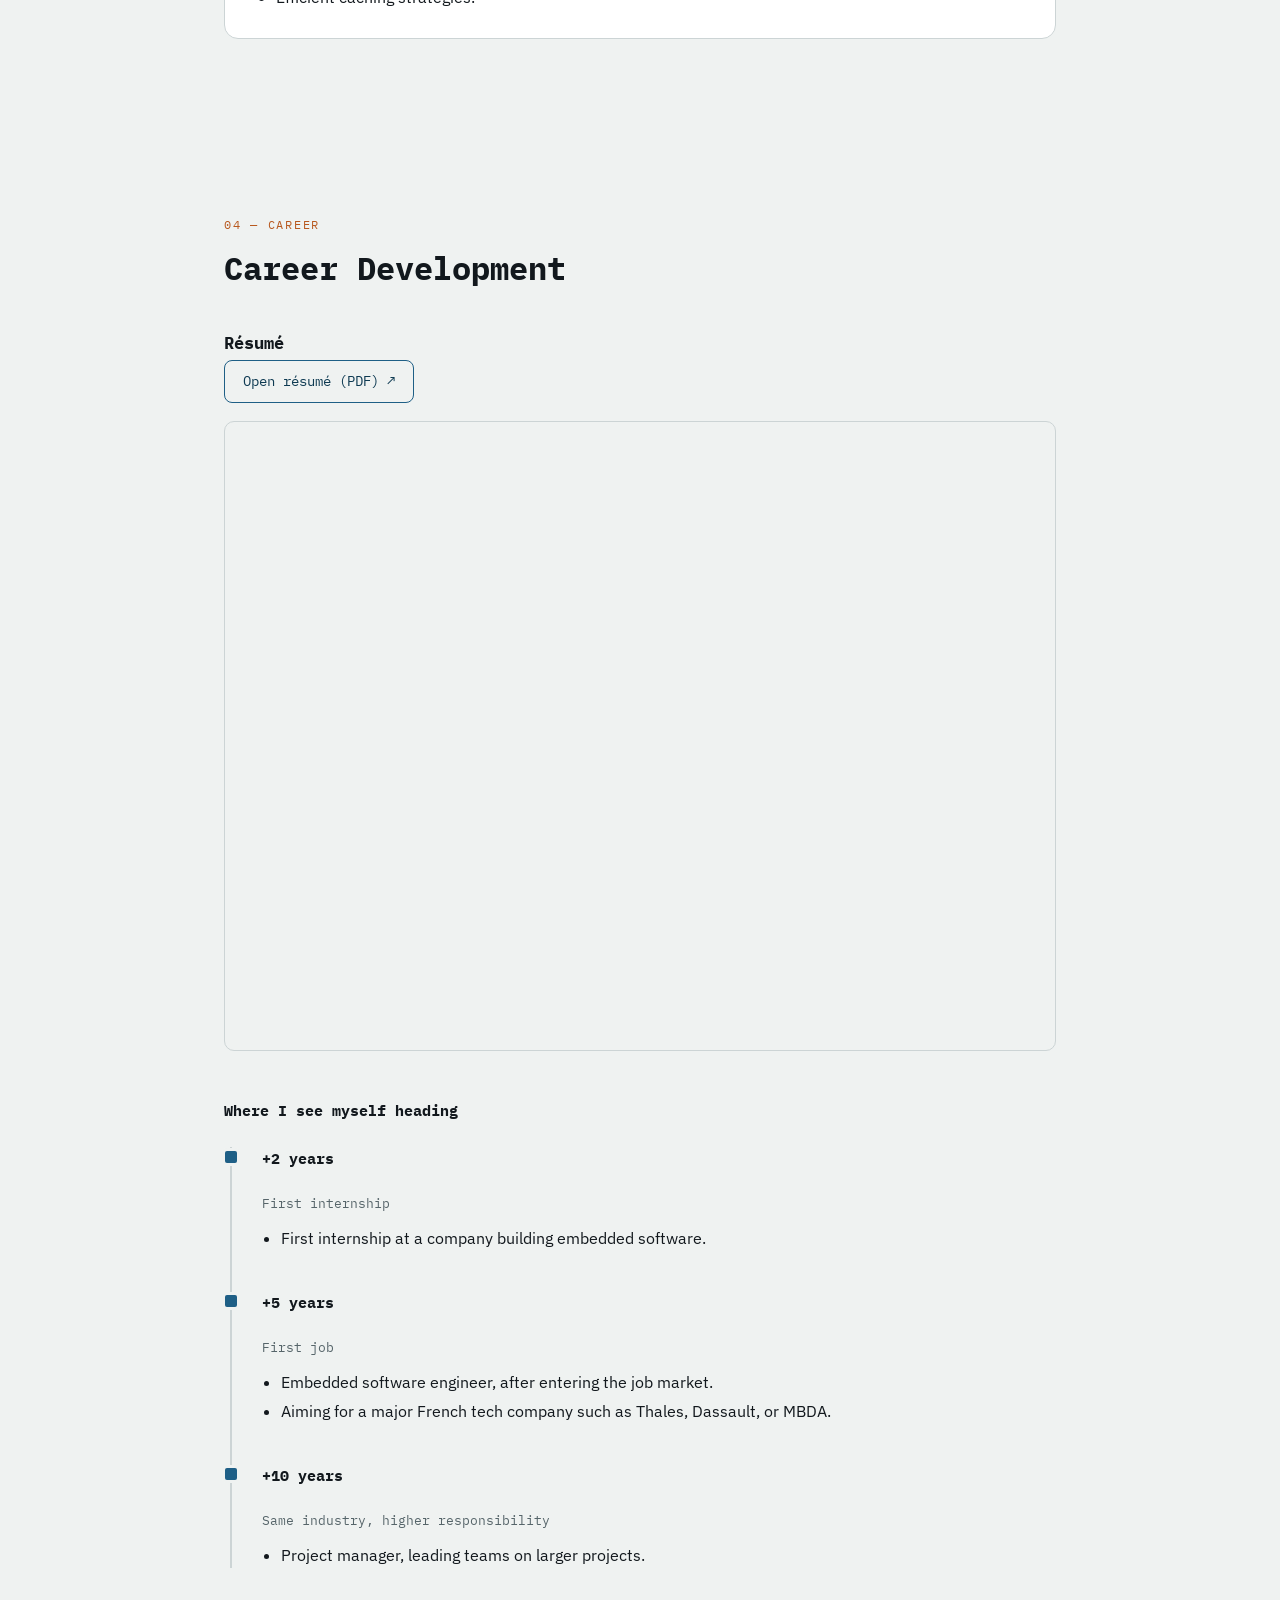
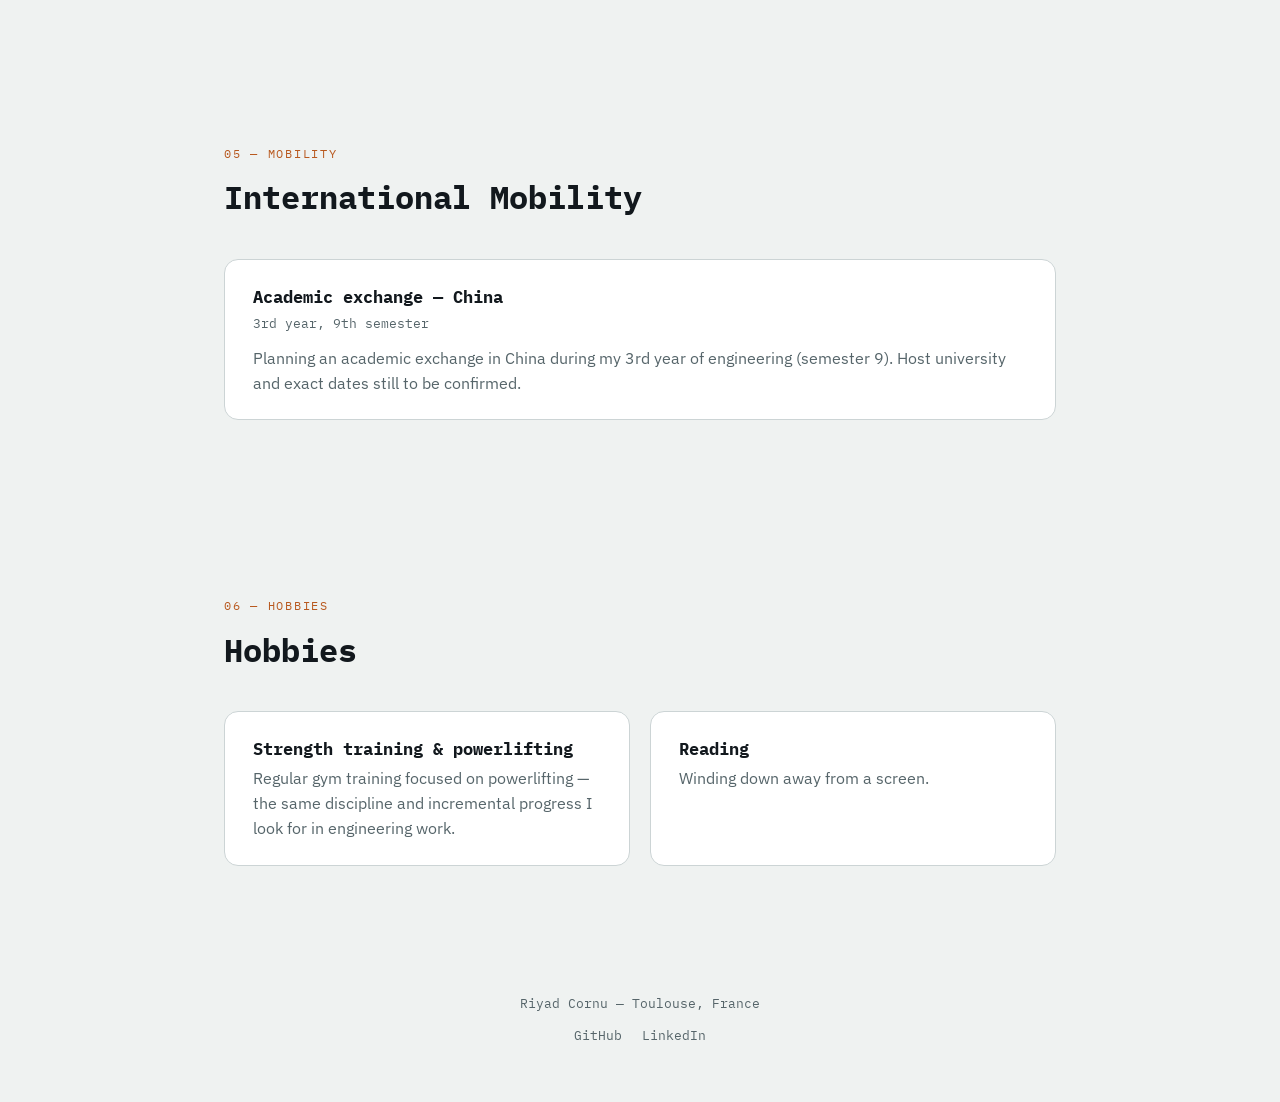
==== commit 2c2b4349: "Update projet" ====
--- a/index.html
+++ b/index.html
@@ -158,6 +158,50 @@
 
             <article class="project-card">
                 <div class="project-head">
+                    <h3>Unix Mini-shell</h3>
+                    <span class="status-badge status-done">Completed</span>
+                </div>
+                <small>Own Unix shell, written in C</small>
+
+                <p class="block-label">Objectives</p>
+                <ul>
+                    <li>Build a Unix shell from scratch in C, on top of a provided command-line parser.</li>
+                    <li>Support multi-command pipelines and I/O redirection (<code>&lt;</code> / <code>&gt;</code>).</li>
+                    <li>Support background execution (<code>&amp;</code>) and builtins (<code>cd</code>, <code>exit</code>, <code>rep</code>).</li>
+                    <li>Avoid zombie processes and busy-waiting while a foreground command runs.</li>
+                </ul>
+                <p class="block-label">What I learned</p>
+                <ul>
+                    <li>Process management with fork/execvp, and chaining pipelines with pipe/dup2.</li>
+                    <li>Async-signal-safe reaping of children with a SIGCHLD handler (sigaction, SA_SIGINFO).</li>
+                    <li>Blocking/unblocking signals and waiting on a condition with sigsuspend instead of polling.</li>
+                </ul>
+            </article>
+
+            <article class="project-card">
+                <div class="project-head">
+                    <h3>Memory Allocator (malloc)</h3>
+                    <span class="status-badge status-done">Completed</span>
+                </div>
+                <small>Own malloc/free/calloc/realloc, written in C</small>
+
+                <p class="block-label">Objectives</p>
+                <ul>
+                    <li>Reimplement malloc, free, calloc, and realloc in C with no dependency on libc.</li>
+                    <li>Request memory from the OS directly via Linux primitives (mmap, sysconf).</li>
+                    <li>Reuse and split freed blocks instead of always requesting new pages.</li>
+                    <li>Validate the allocator with a unit test suite.</li>
+                </ul>
+                <p class="block-label">What I learned</p>
+                <ul>
+                    <li>How mmap-backed heaps and page-aligned allocations work under the hood.</li>
+                    <li>Designing a linked-list block allocator (metadata headers, splitting, reuse).</li>
+                    <li>Testing memory alignment, calloc zeroing, and realloc grow/shrink semantics.</li>
+                </ul>
+            </article>
+
+            <article class="project-card">
+                <div class="project-head">
                     <h3>CHIP-8 Emulator</h3>
                     <span class="status-badge status-done">Completed</span>
                 </div>
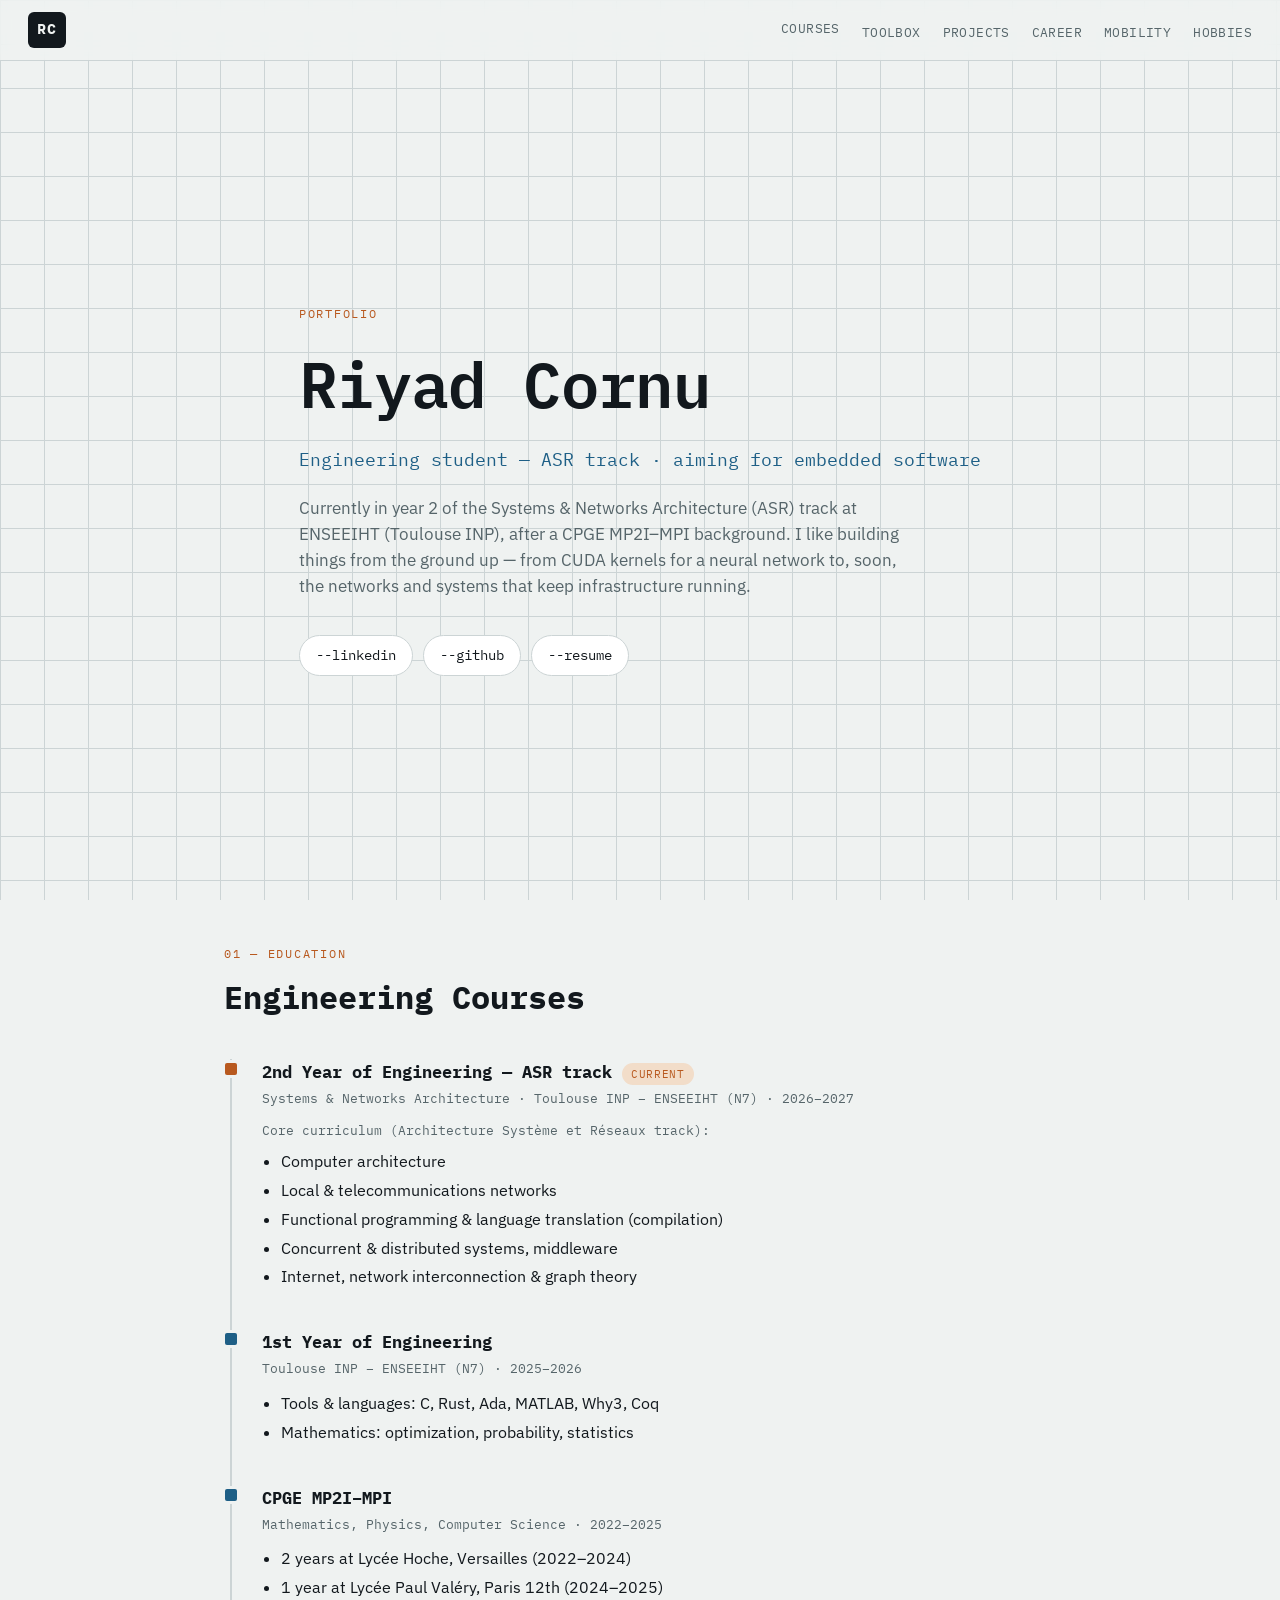
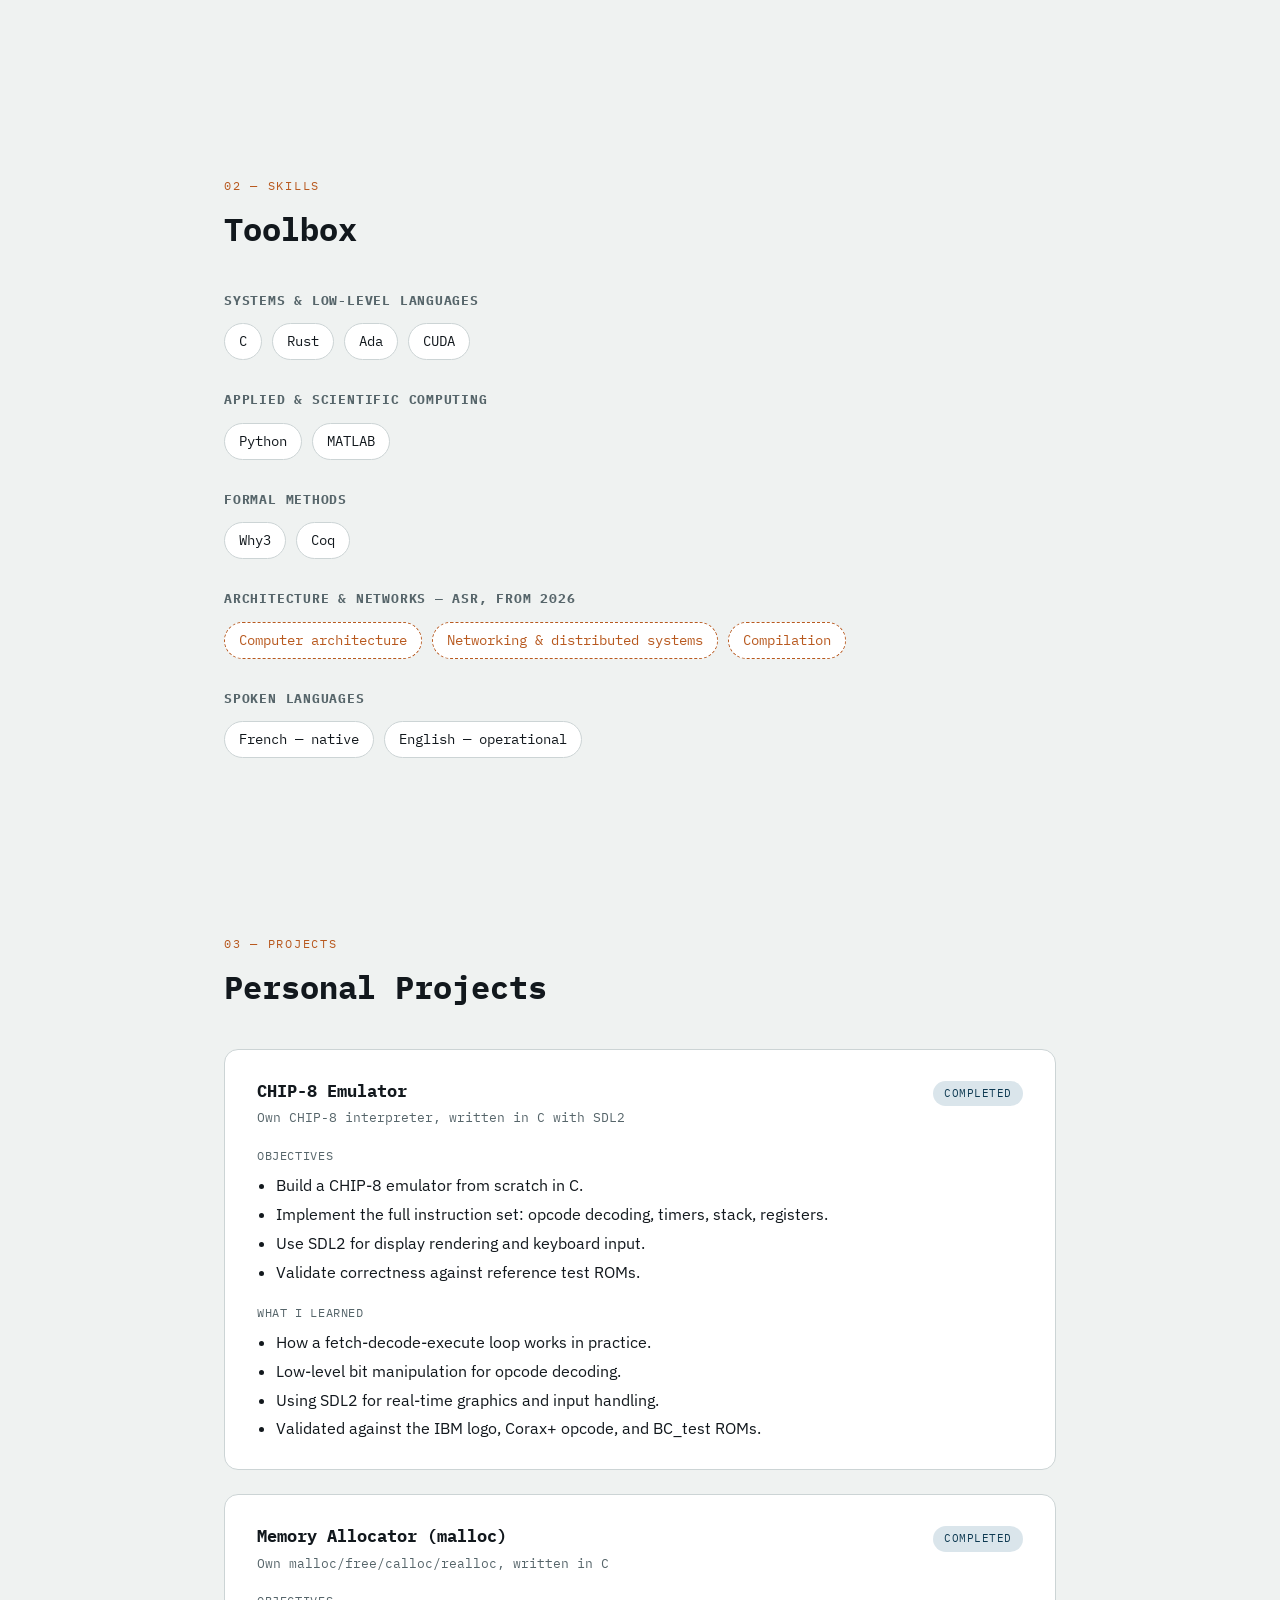
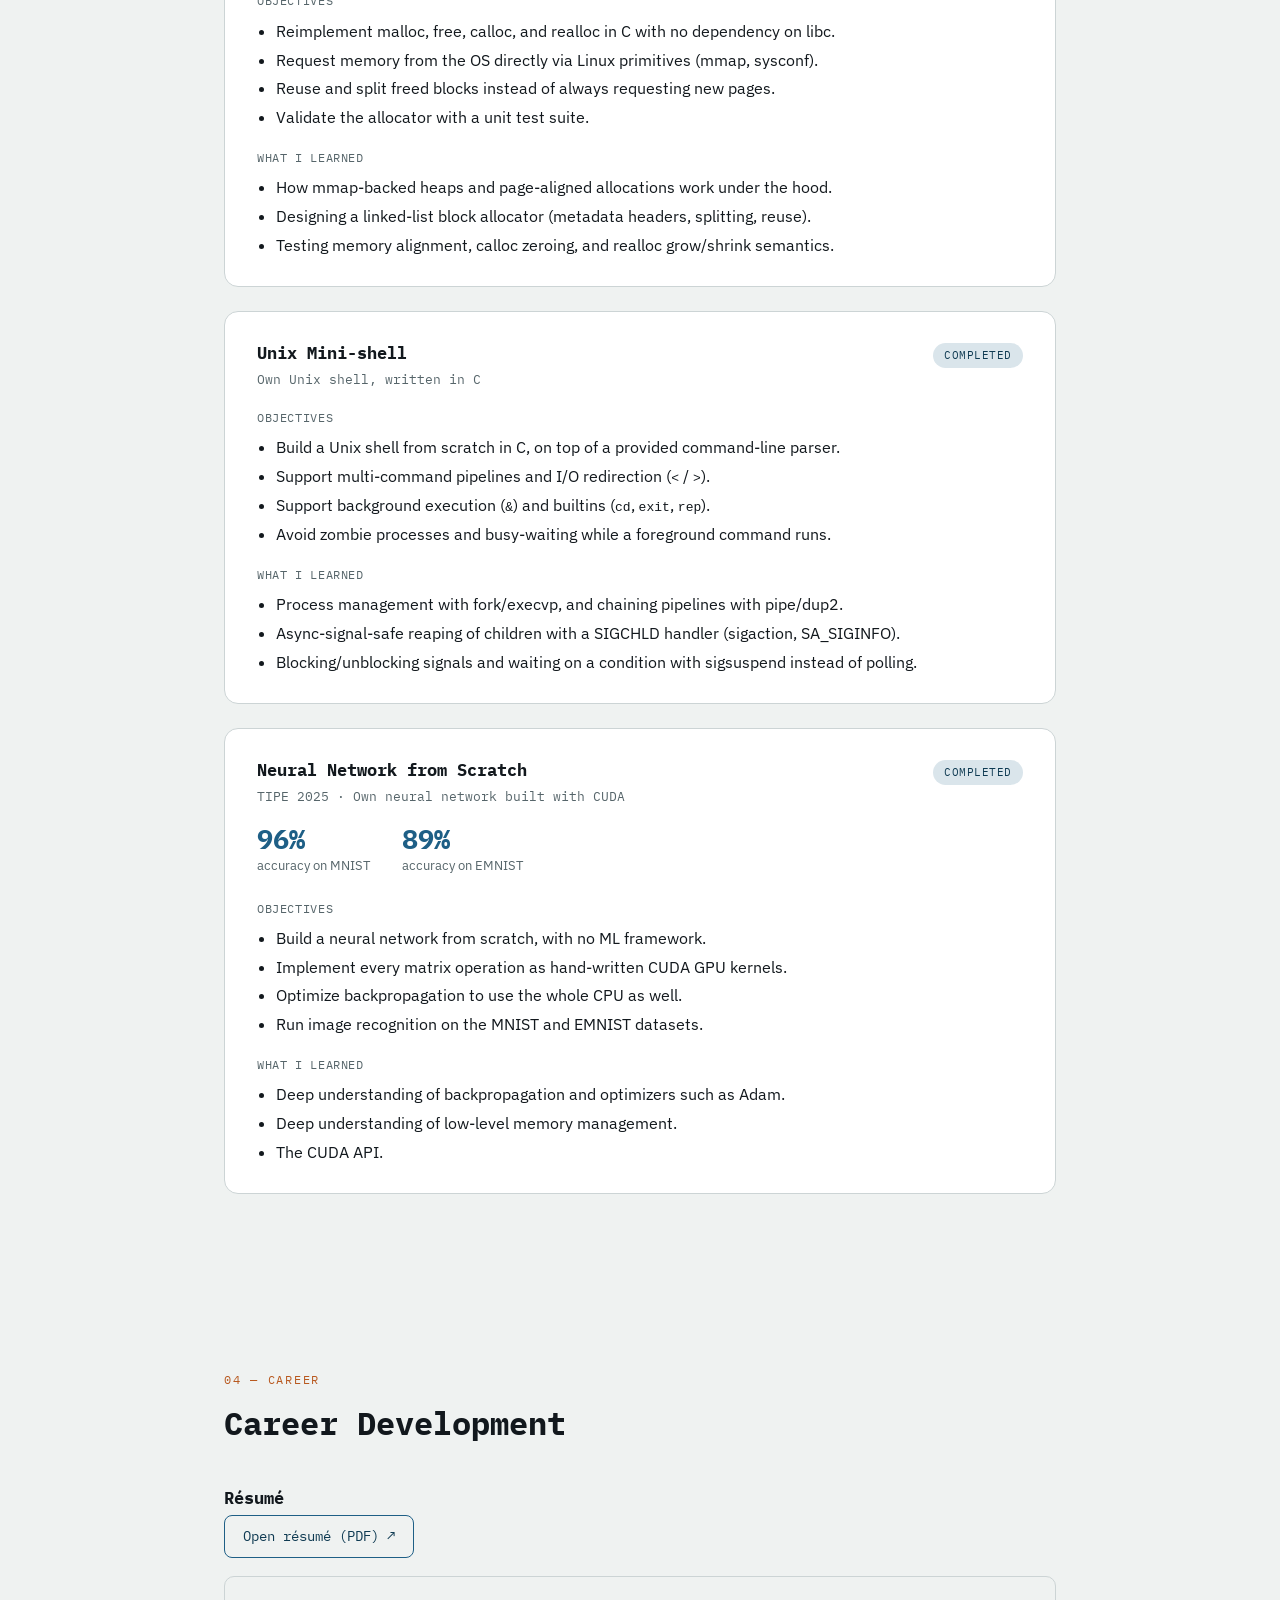
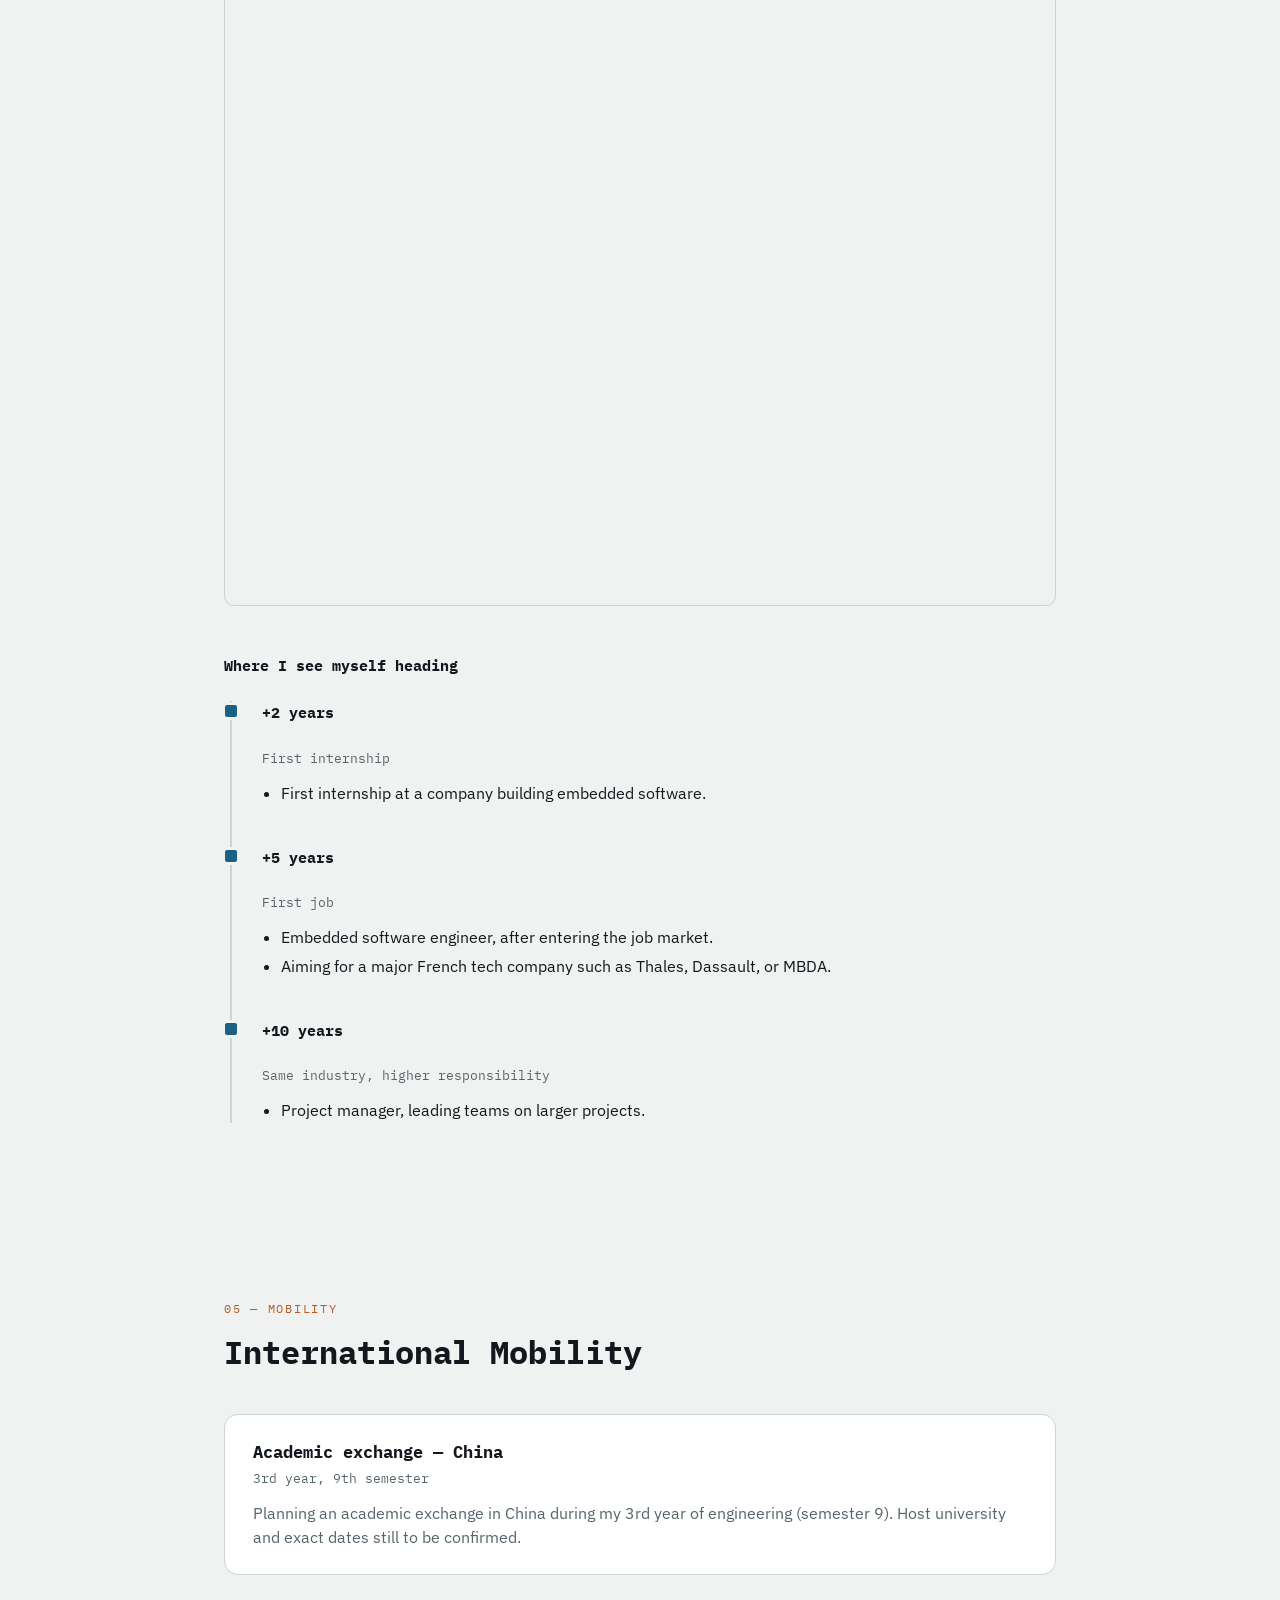
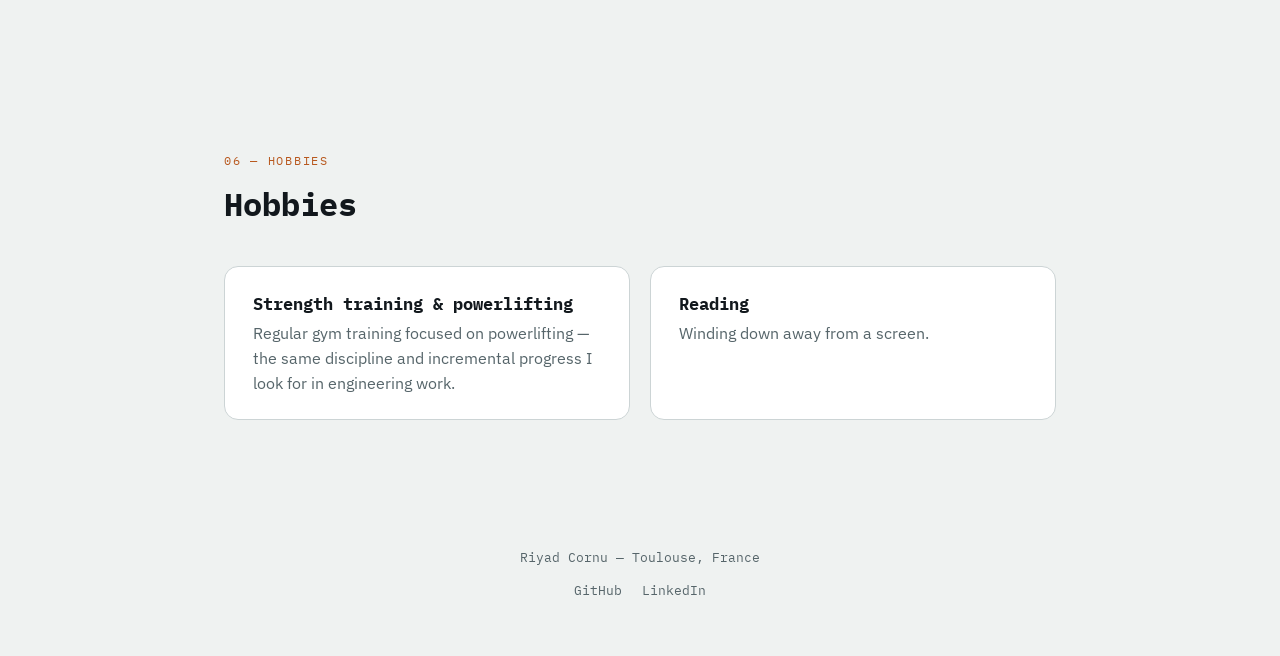
==== commit 355e8d70: "Remove abandoned Connect 4 project, restore chronological project order Co-Authored-By: Claude Sonne" ====
--- a/index.html
+++ b/index.html
@@ -158,6 +158,51 @@
 
             <article class="project-card">
                 <div class="project-head">
+                    <h3>CHIP-8 Emulator</h3>
+                    <span class="status-badge status-done">Completed</span>
+                </div>
+                <small>Own CHIP-8 interpreter, written in C with SDL2</small>
+
+                <p class="block-label">Objectives</p>
+                <ul>
+                    <li>Build a CHIP-8 emulator from scratch in C.</li>
+                    <li>Implement the full instruction set: opcode decoding, timers, stack, registers.</li>
+                    <li>Use SDL2 for display rendering and keyboard input.</li>
+                    <li>Validate correctness against reference test ROMs.</li>
+                </ul>
+                <p class="block-label">What I learned</p>
+                <ul>
+                    <li>How a fetch-decode-execute loop works in practice.</li>
+                    <li>Low-level bit manipulation for opcode decoding.</li>
+                    <li>Using SDL2 for real-time graphics and input handling.</li>
+                    <li>Validated against the IBM logo, Corax+ opcode, and BC_test ROMs.</li>
+                </ul>
+            </article>
+
+            <article class="project-card">
+                <div class="project-head">
+                    <h3>Memory Allocator (malloc)</h3>
+                    <span class="status-badge status-done">Completed</span>
+                </div>
+                <small>Own malloc/free/calloc/realloc, written in C</small>
+
+                <p class="block-label">Objectives</p>
+                <ul>
+                    <li>Reimplement malloc, free, calloc, and realloc in C with no dependency on libc.</li>
+                    <li>Request memory from the OS directly via Linux primitives (mmap, sysconf).</li>
+                    <li>Reuse and split freed blocks instead of always requesting new pages.</li>
+                    <li>Validate the allocator with a unit test suite.</li>
+                </ul>
+                <p class="block-label">What I learned</p>
+                <ul>
+                    <li>How mmap-backed heaps and page-aligned allocations work under the hood.</li>
+                    <li>Designing a linked-list block allocator (metadata headers, splitting, reuse).</li>
+                    <li>Testing memory alignment, calloc zeroing, and realloc grow/shrink semantics.</li>
+                </ul>
+            </article>
+
+            <article class="project-card">
+                <div class="project-head">
                     <h3>Unix Mini-shell</h3>
                     <span class="status-badge status-done">Completed</span>
                 </div>
@@ -180,51 +225,6 @@
 
             <article class="project-card">
                 <div class="project-head">
-                    <h3>Memory Allocator (malloc)</h3>
-                    <span class="status-badge status-done">Completed</span>
-                </div>
-                <small>Own malloc/free/calloc/realloc, written in C</small>
-
-                <p class="block-label">Objectives</p>
-                <ul>
-                    <li>Reimplement malloc, free, calloc, and realloc in C with no dependency on libc.</li>
-                    <li>Request memory from the OS directly via Linux primitives (mmap, sysconf).</li>
-                    <li>Reuse and split freed blocks instead of always requesting new pages.</li>
-                    <li>Validate the allocator with a unit test suite.</li>
-                </ul>
-                <p class="block-label">What I learned</p>
-                <ul>
-                    <li>How mmap-backed heaps and page-aligned allocations work under the hood.</li>
-                    <li>Designing a linked-list block allocator (metadata headers, splitting, reuse).</li>
-                    <li>Testing memory alignment, calloc zeroing, and realloc grow/shrink semantics.</li>
-                </ul>
-            </article>
-
-            <article class="project-card">
-                <div class="project-head">
-                    <h3>CHIP-8 Emulator</h3>
-                    <span class="status-badge status-done">Completed</span>
-                </div>
-                <small>Own CHIP-8 interpreter, written in C with SDL2</small>
-
-                <p class="block-label">Objectives</p>
-                <ul>
-                    <li>Build a CHIP-8 emulator from scratch in C.</li>
-                    <li>Implement the full instruction set: opcode decoding, timers, stack, registers.</li>
-                    <li>Use SDL2 for display rendering and keyboard input.</li>
-                    <li>Validate correctness against reference test ROMs.</li>
-                </ul>
-                <p class="block-label">What I learned</p>
-                <ul>
-                    <li>How a fetch-decode-execute loop works in practice.</li>
-                    <li>Low-level bit manipulation for opcode decoding.</li>
-                    <li>Using SDL2 for real-time graphics and input handling.</li>
-                    <li>Validated against the IBM logo, Corax+ opcode, and BC_test ROMs.</li>
-                </ul>
-            </article>
-
-            <article class="project-card">
-                <div class="project-head">
                     <h3>Neural Network from Scratch</h3>
                     <span class="status-badge status-done">Completed</span>
                 </div>
@@ -247,29 +247,6 @@
                     <li>Deep understanding of backpropagation and optimizers such as Adam.</li>
                     <li>Deep understanding of low-level memory management.</li>
                     <li>The CUDA API.</li>
-                </ul>
-            </article>
-
-            <article class="project-card">
-                <div class="project-head">
-                    <h3>Connect 4 Solver</h3>
-                    <span class="status-badge status-progress">In progress</span>
-                </div>
-                <small>Own Connect 4 engine, written in C</small>
-
-                <p class="block-label">Objectives</p>
-                <ul>
-                    <li>Build a Connect 4 game from scratch in C.</li>
-                    <li>Find the best move for a given board state.</li>
-                    <li>Cache previous results.</li>
-                    <li>Train the evaluation function.</li>
-                </ul>
-                <p class="block-label">What I've learned so far</p>
-                <ul>
-                    <li>Game theory.</li>
-                    <li>Efficient hash functions.</li>
-                    <li>Monte Carlo Tree Search.</li>
-                    <li>Efficient caching strategies.</li>
                 </ul>
             </article>
         </section>
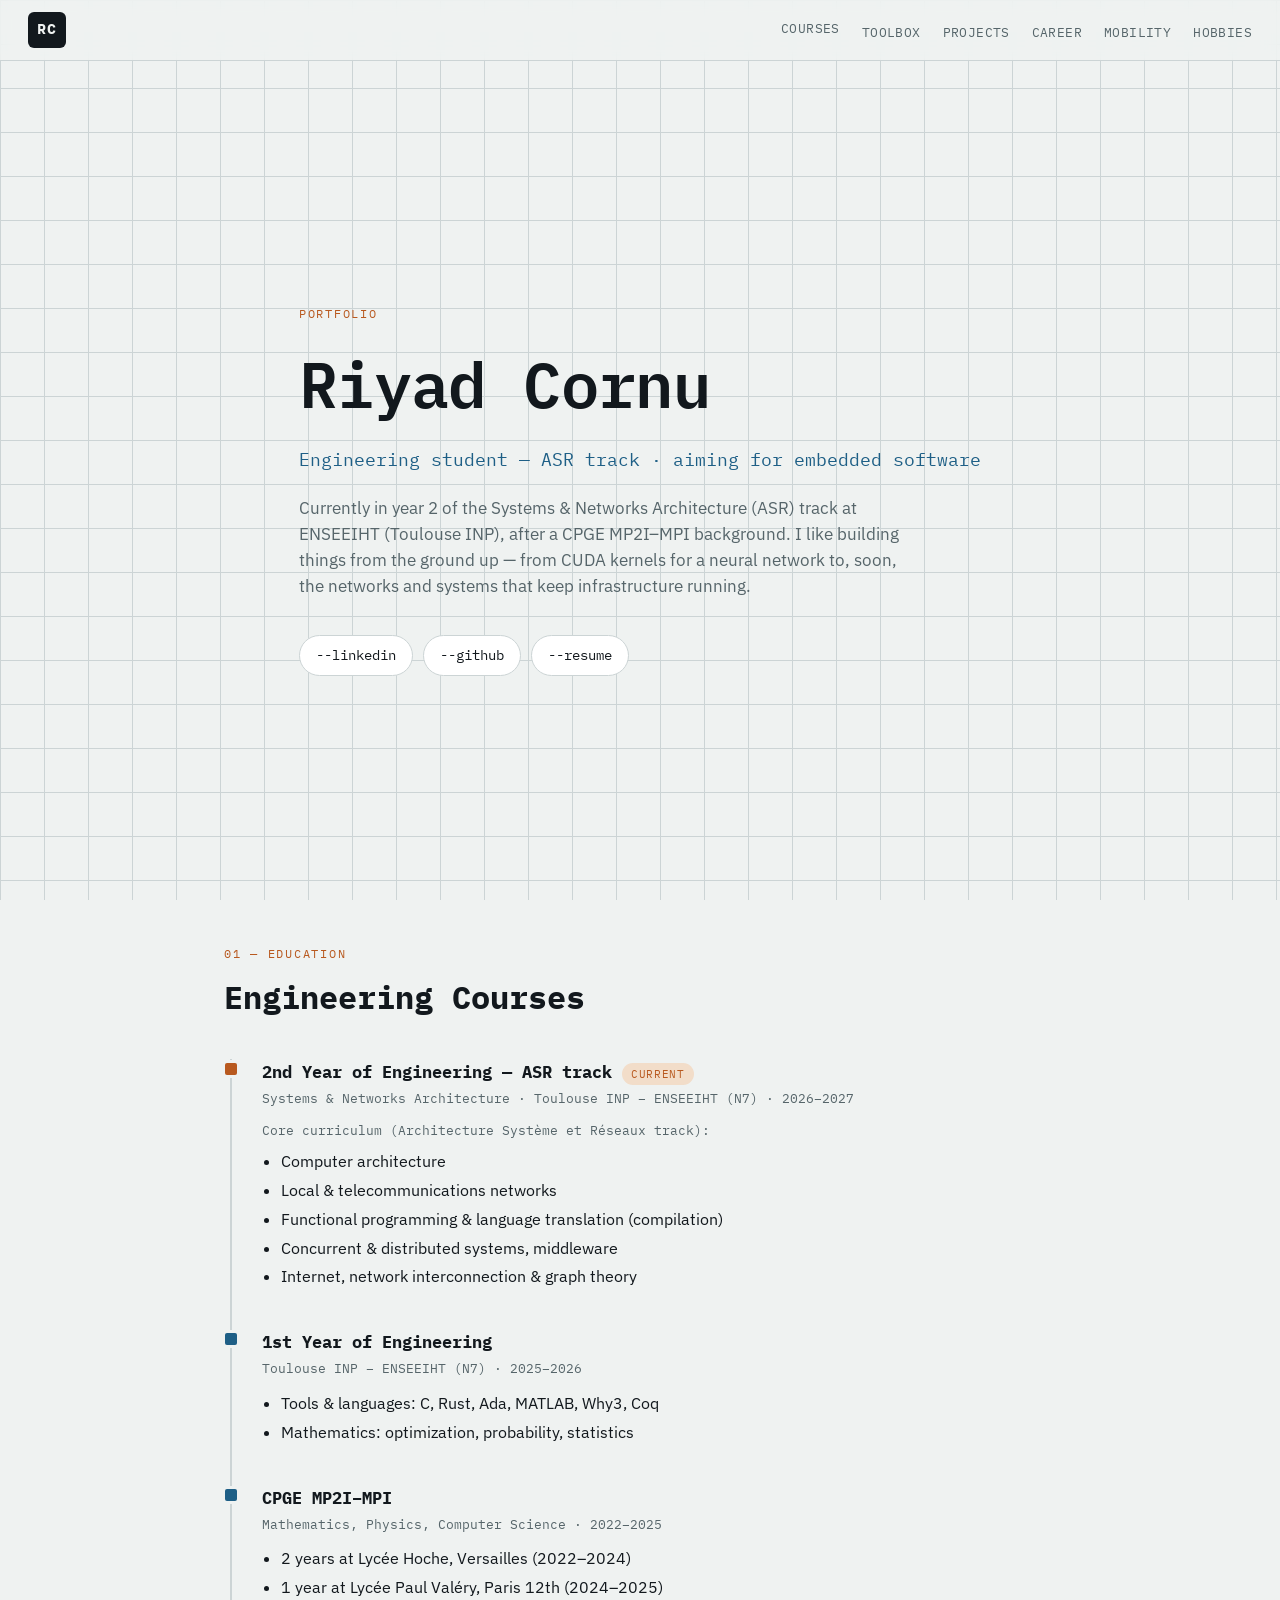
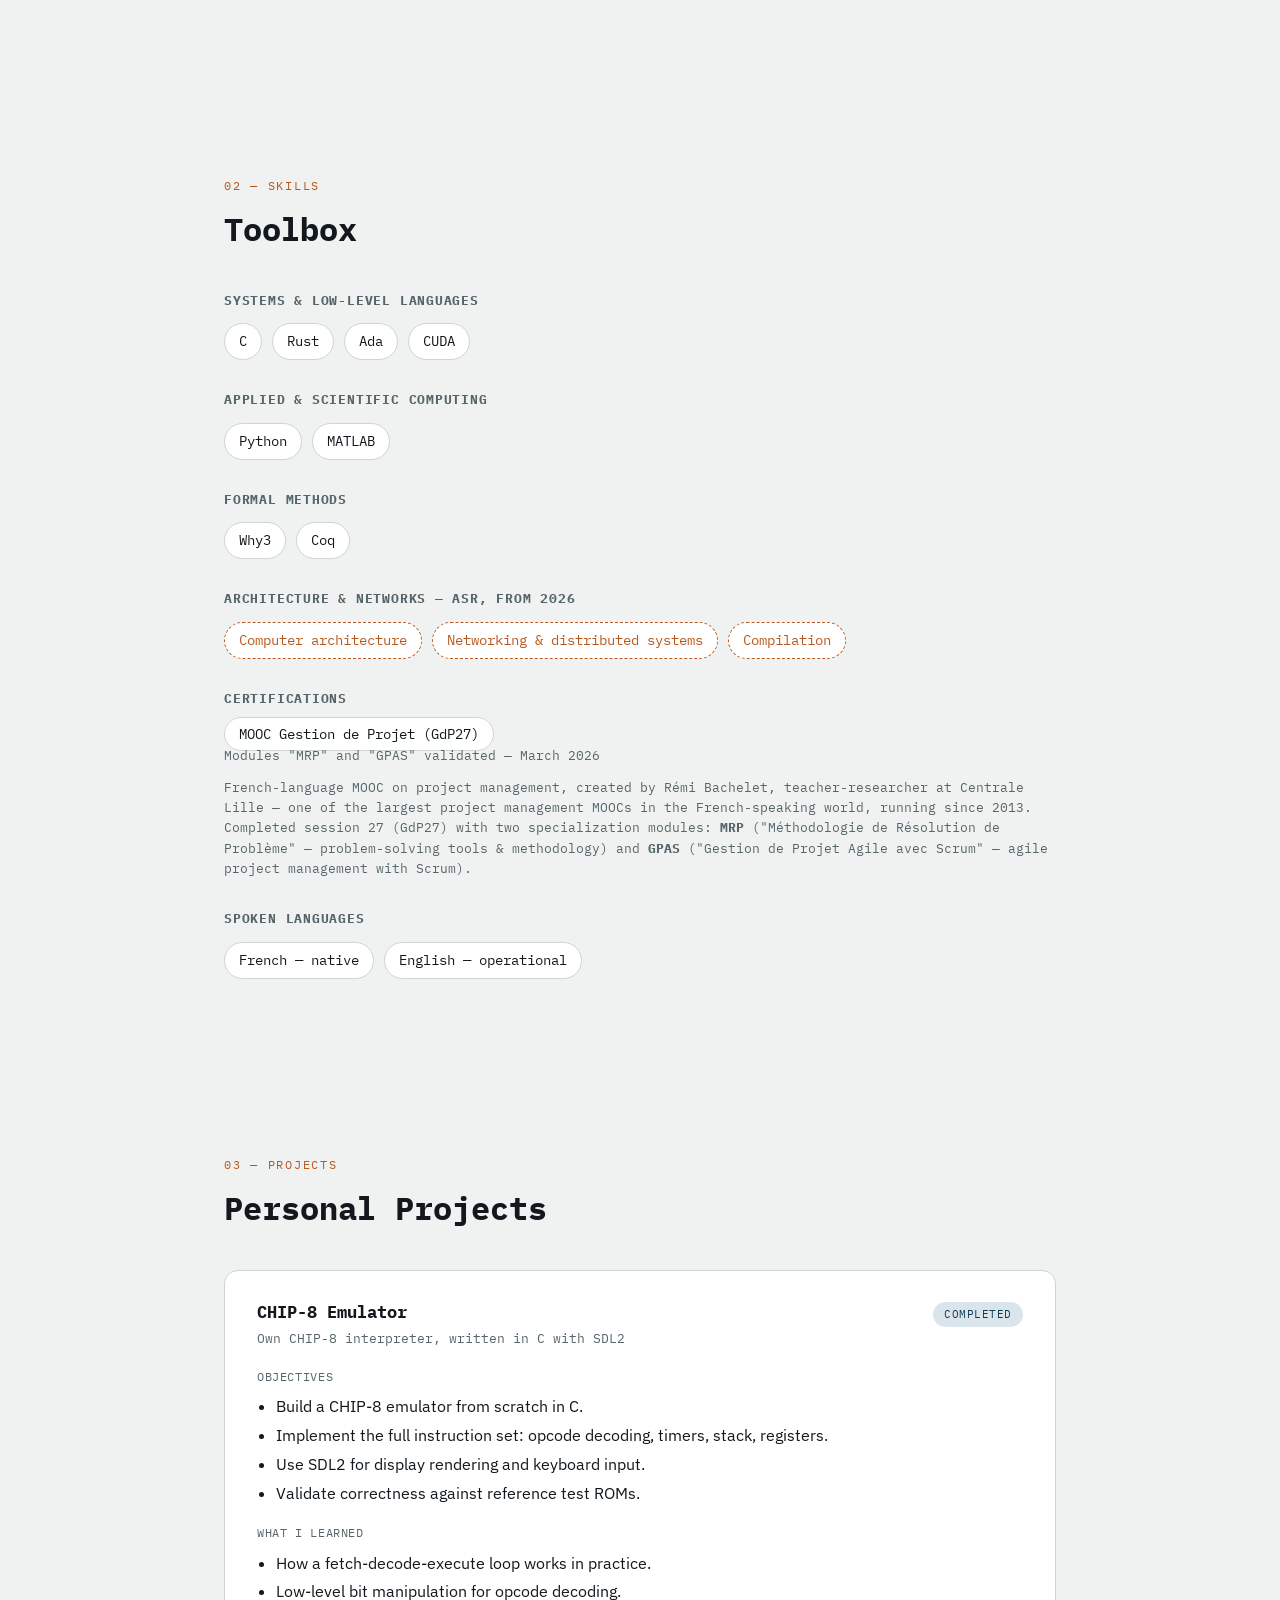
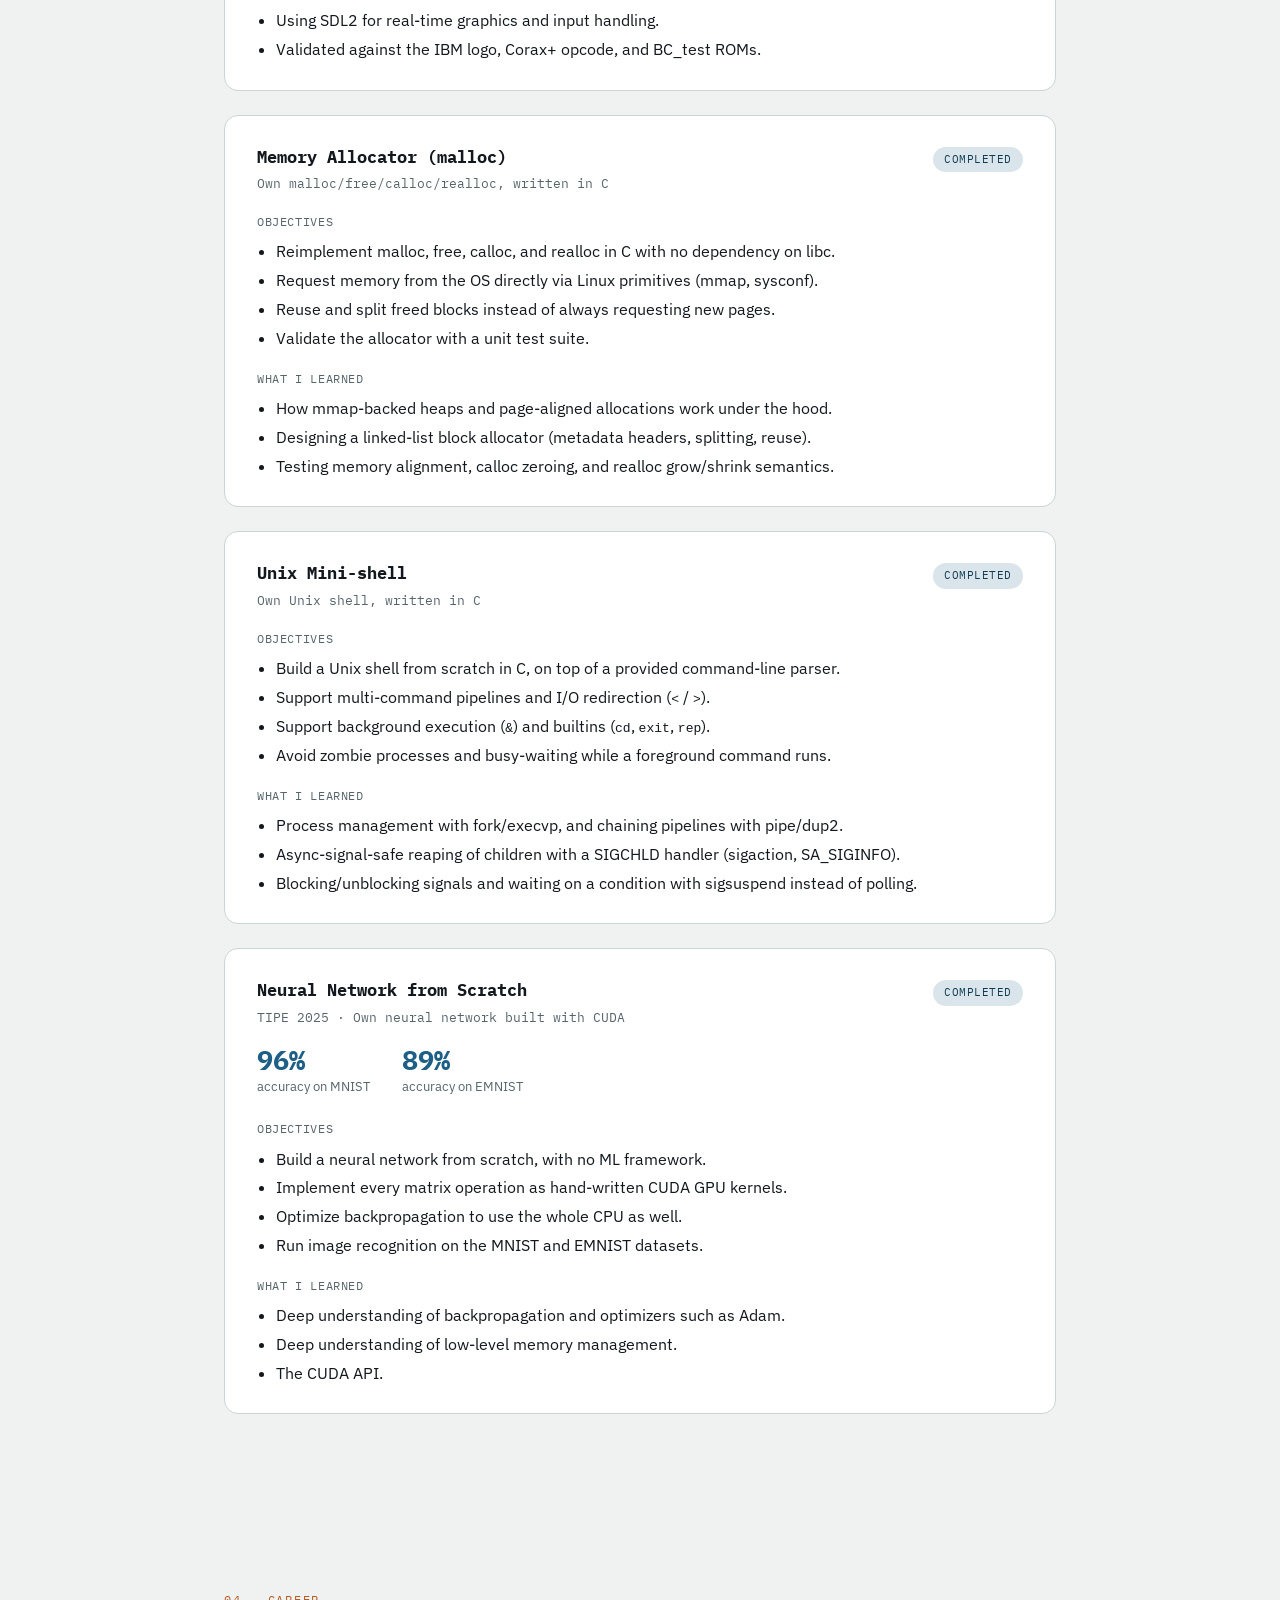
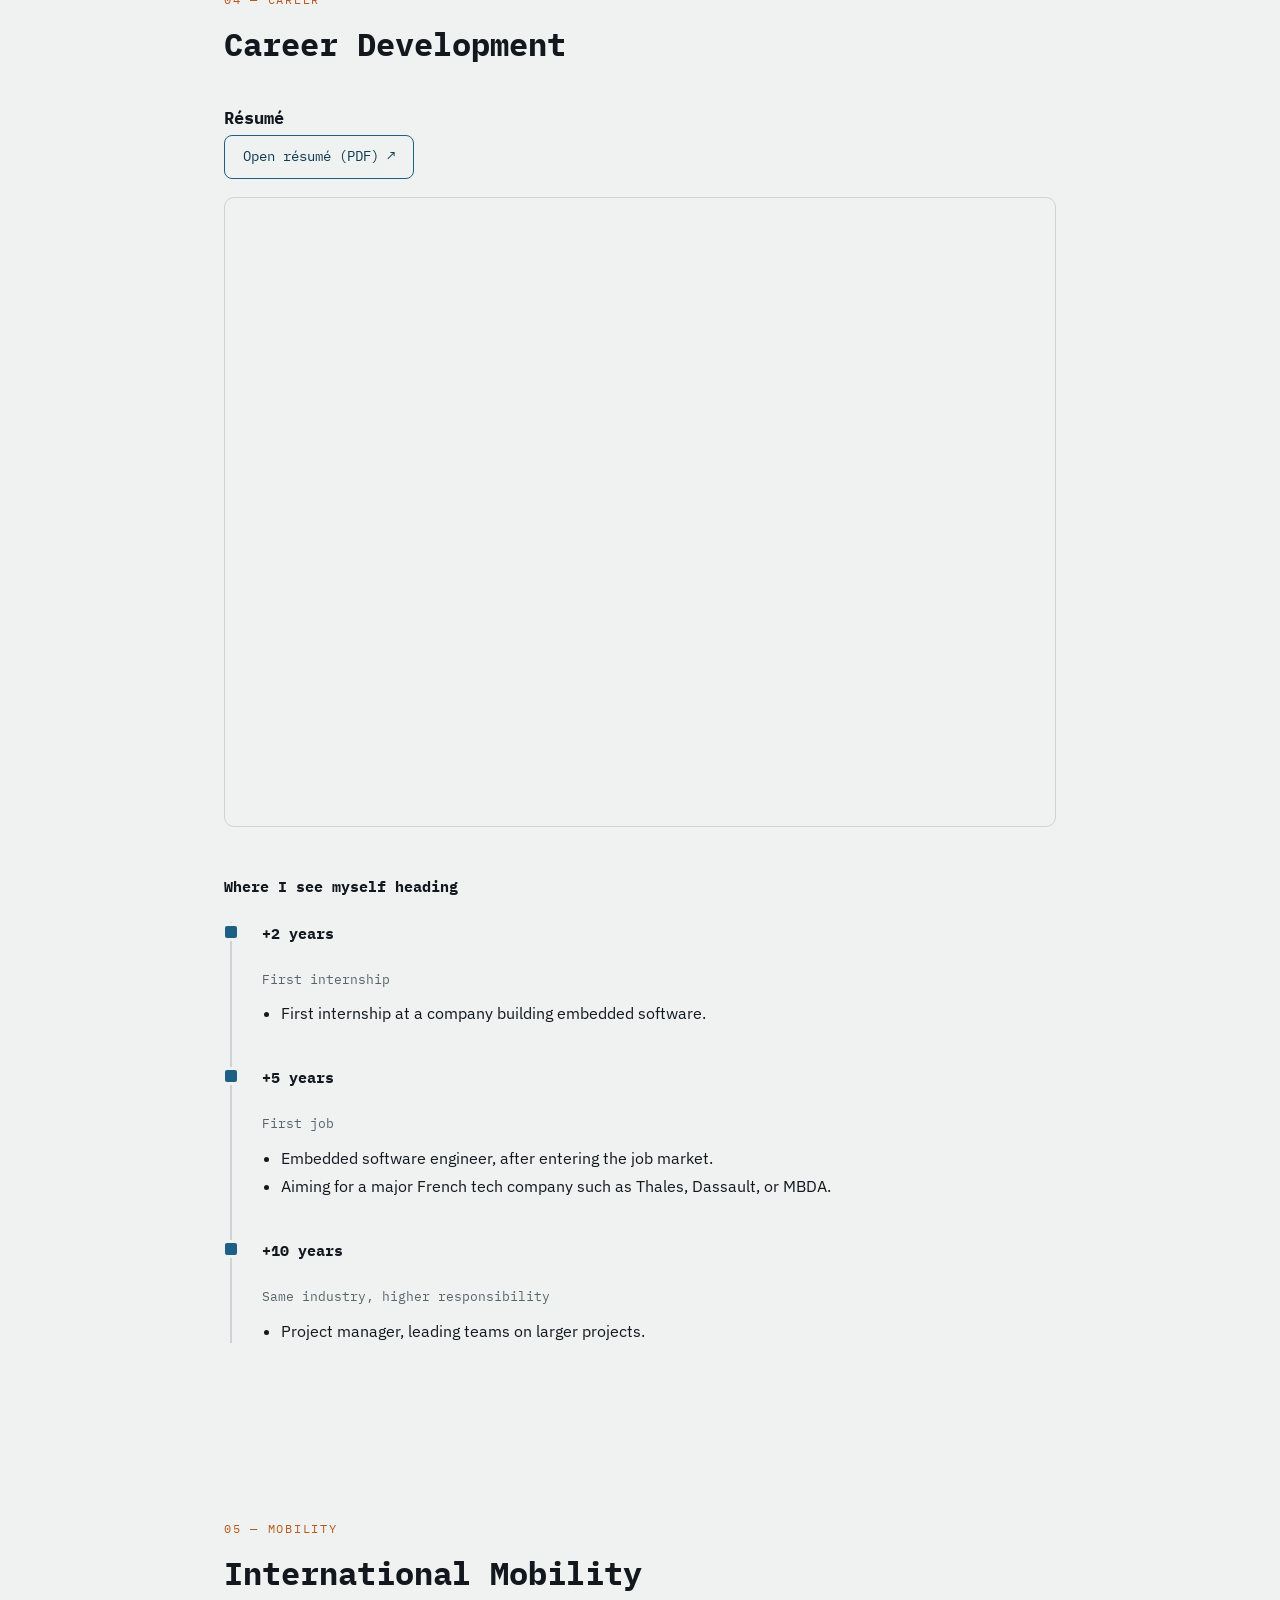
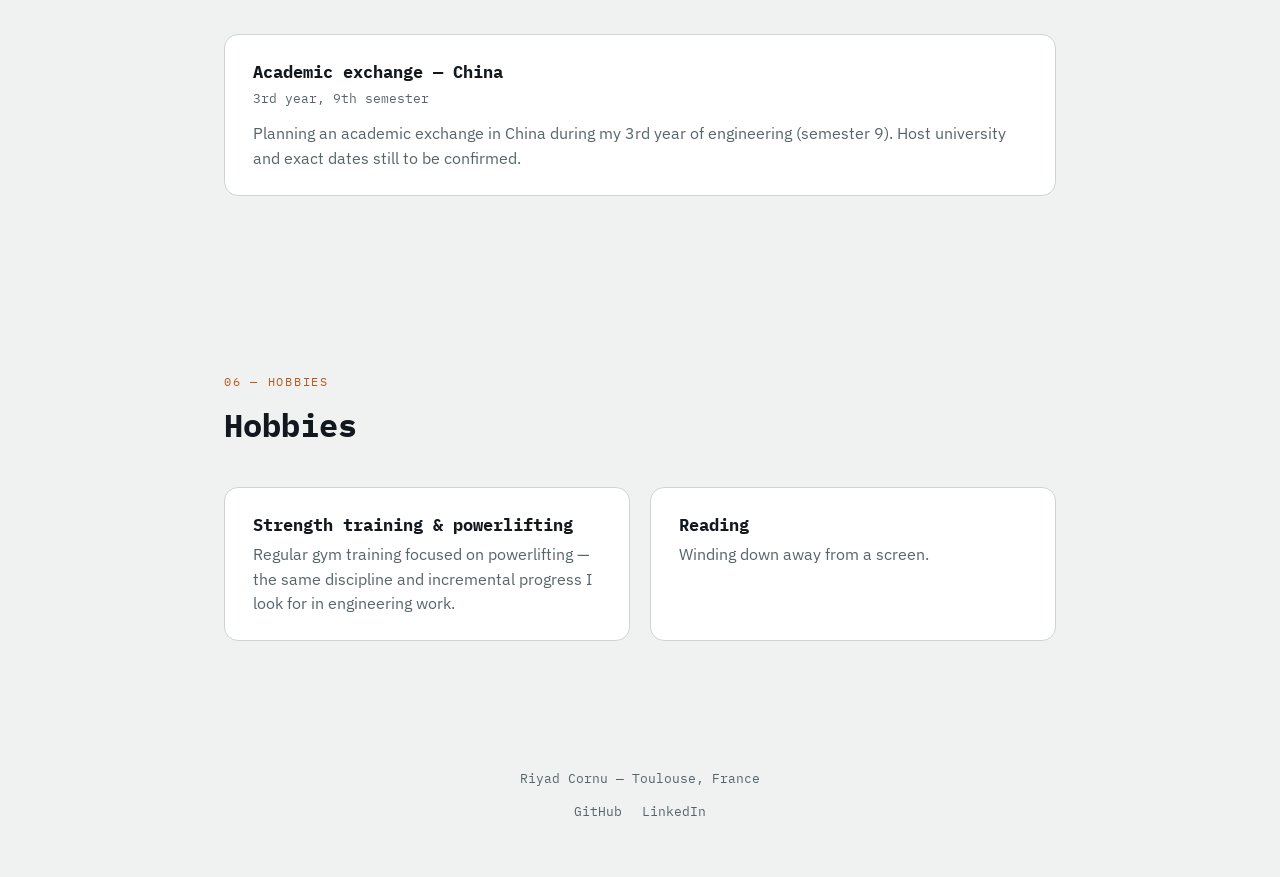
==== commit d6465e89: "Add project management MOOC certification, ignore stage/ Add GdP27 MOOC (MRP/GPAS modules) to portfo" ====
--- a/index.html
+++ b/index.html
@@ -144,6 +144,23 @@
             </div>
 
             <div class="tool-group">
+                <h3>Certifications</h3>
+                <div class="chip-row">
+                    <a href="https://mooc.gestiondeprojet.pm/" target="_blank" rel="noopener" style="text-decoration:none;">
+                        <span class="chip">MOOC Gestion de Projet (GdP27)</span>
+                    </a>
+                </div>
+                <small>Modules "MRP" and "GPAS" validated — March 2026</small>
+                <p class="timeline-note">
+                    French-language MOOC on project management, created by Rémi Bachelet, teacher-researcher
+                    at Centrale Lille — one of the largest project management MOOCs in the French-speaking
+                    world, running since 2013. Completed session 27 (GdP27) with two specialization modules:
+                    <b>MRP</b> ("Méthodologie de Résolution de Problème" — problem-solving tools &amp; methodology)
+                    and <b>GPAS</b> ("Gestion de Projet Agile avec Scrum" — agile project management with Scrum).
+                </p>
+            </div>
+
+            <div class="tool-group">
                 <h3>Spoken languages</h3>
                 <div class="chip-row">
                     <span class="chip">French — native</span>
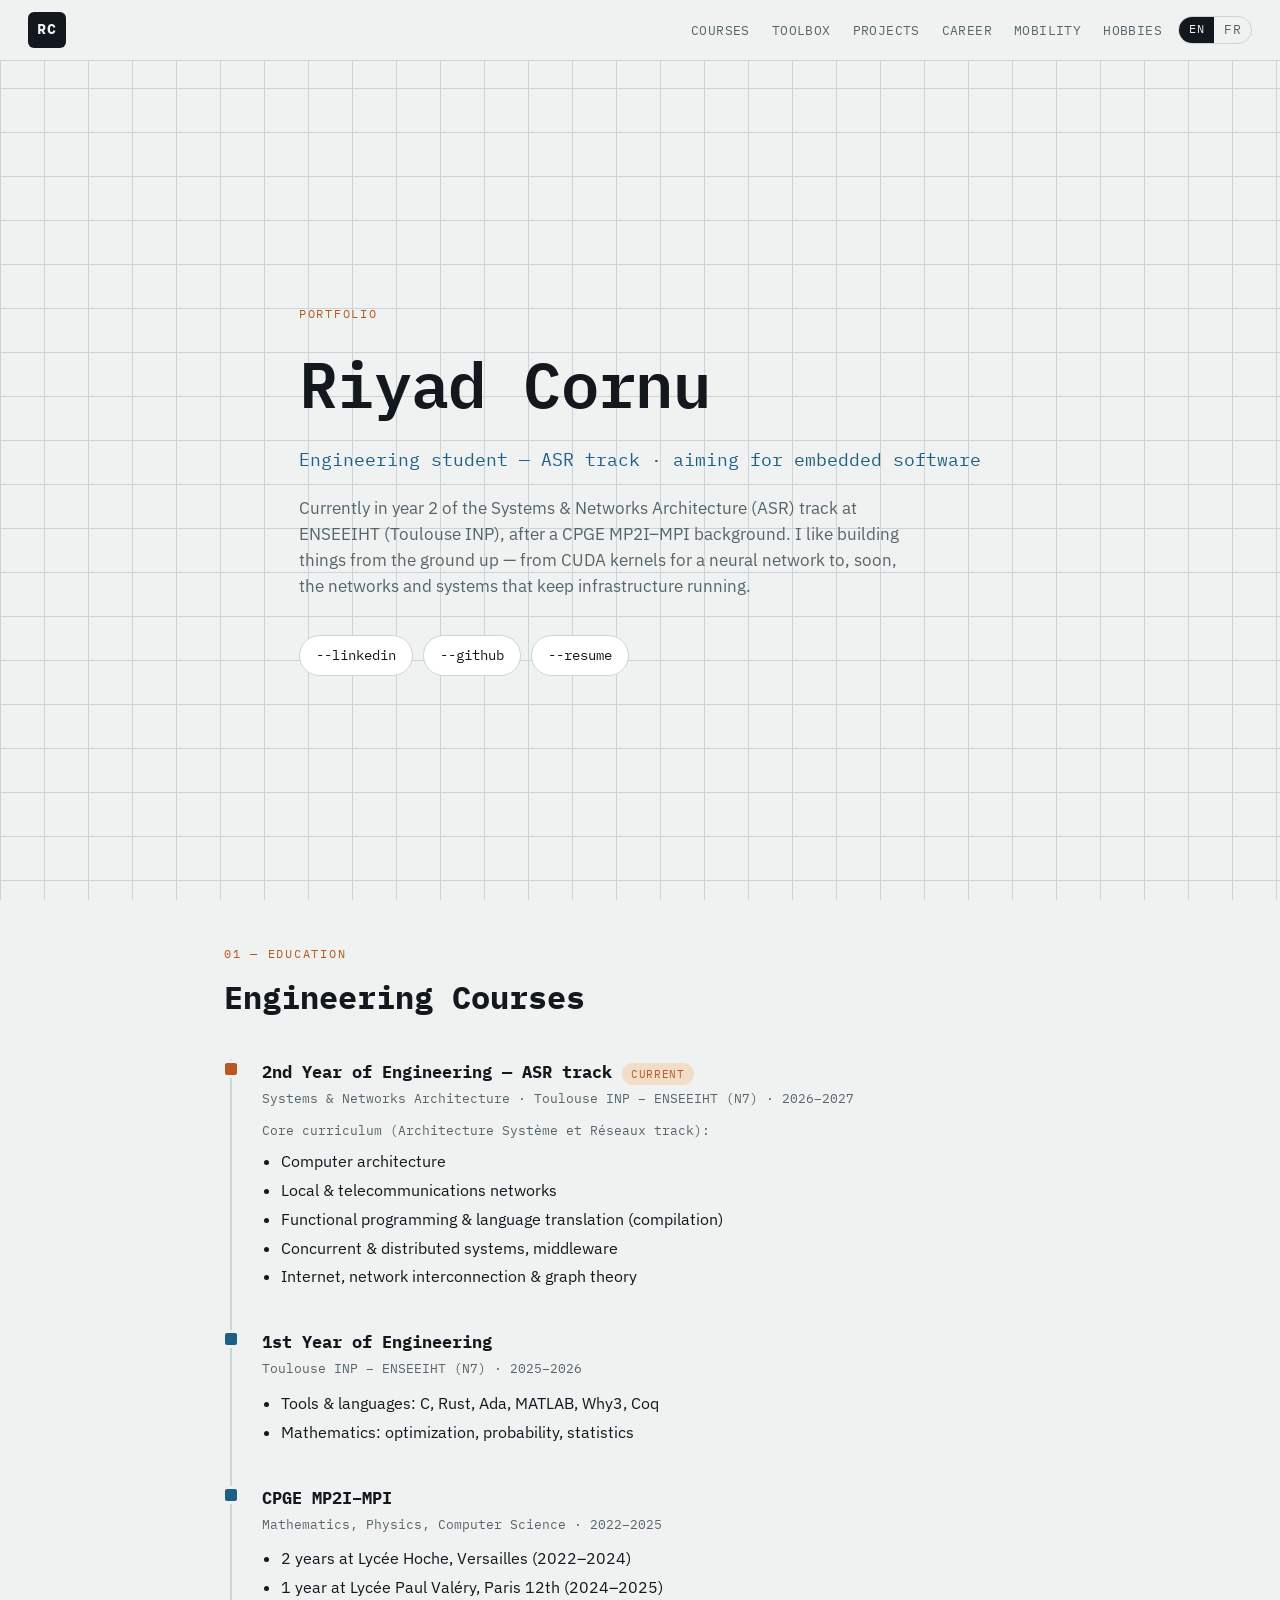
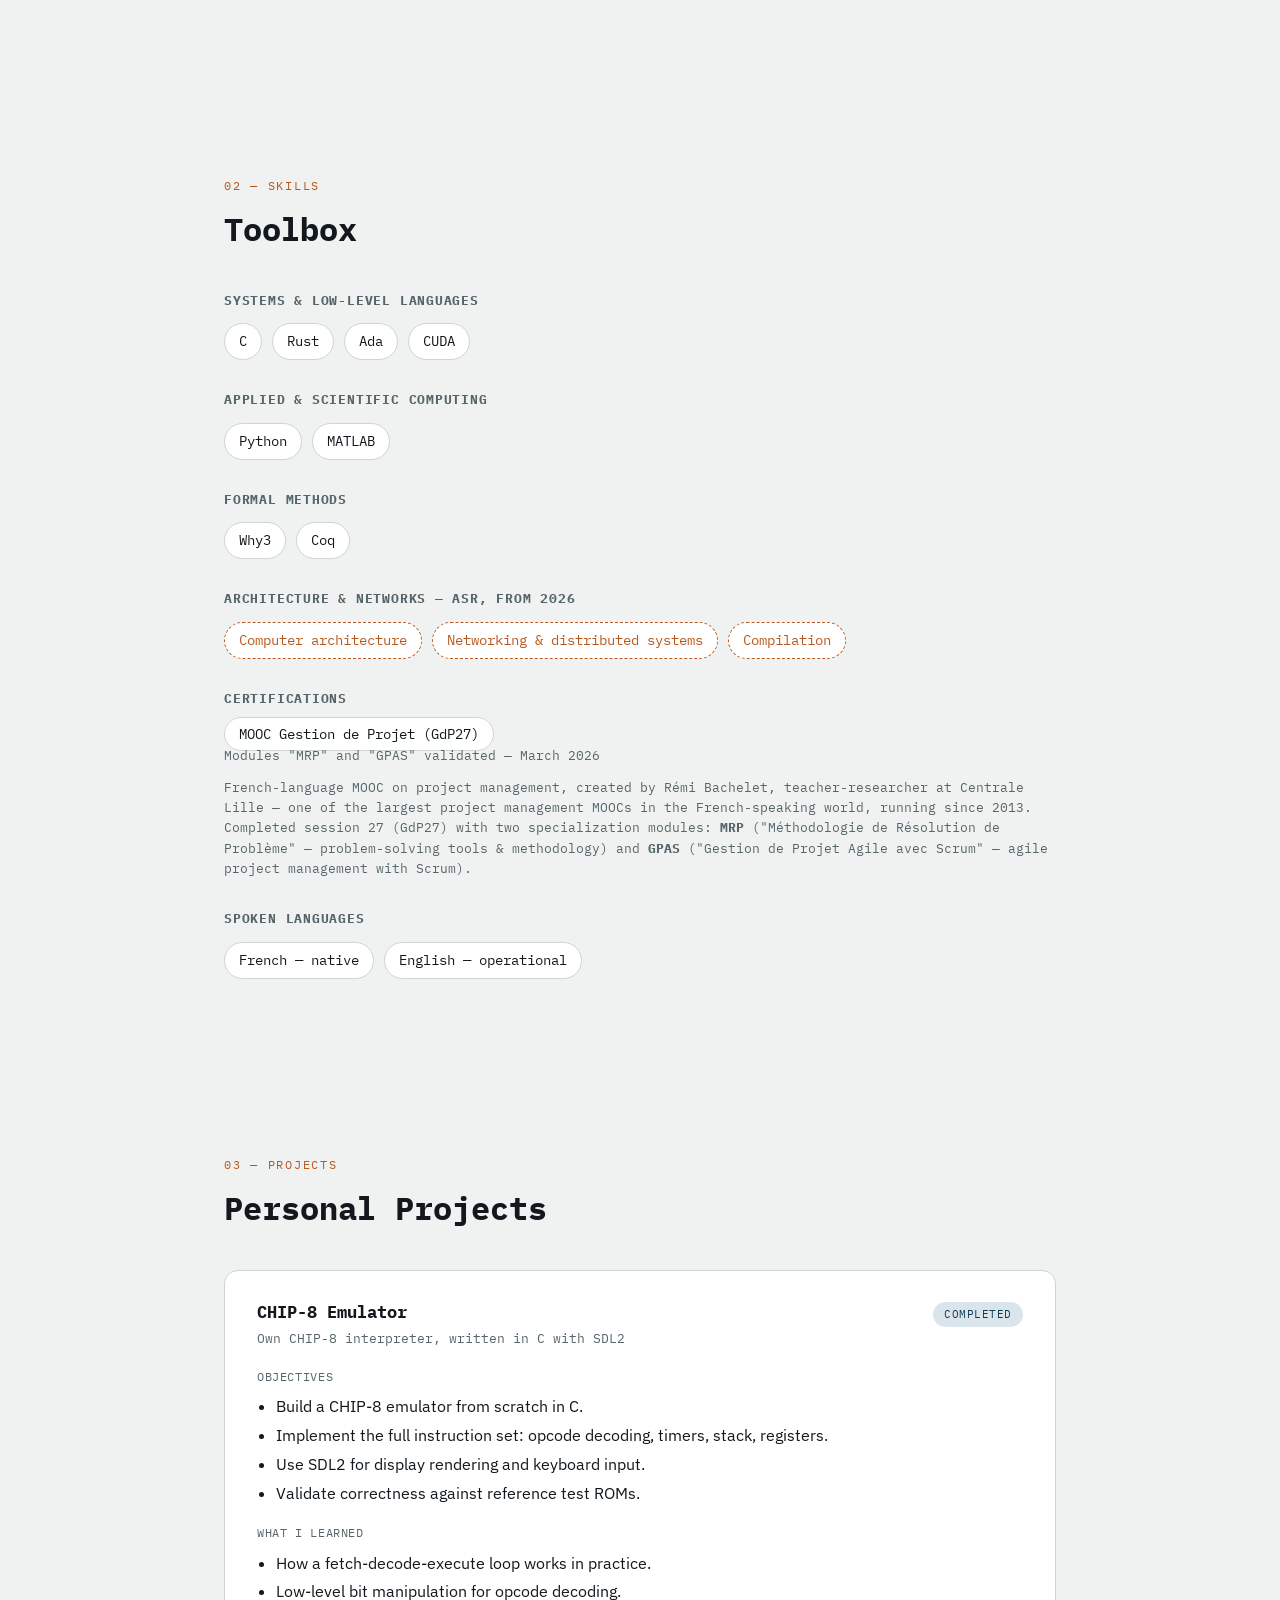
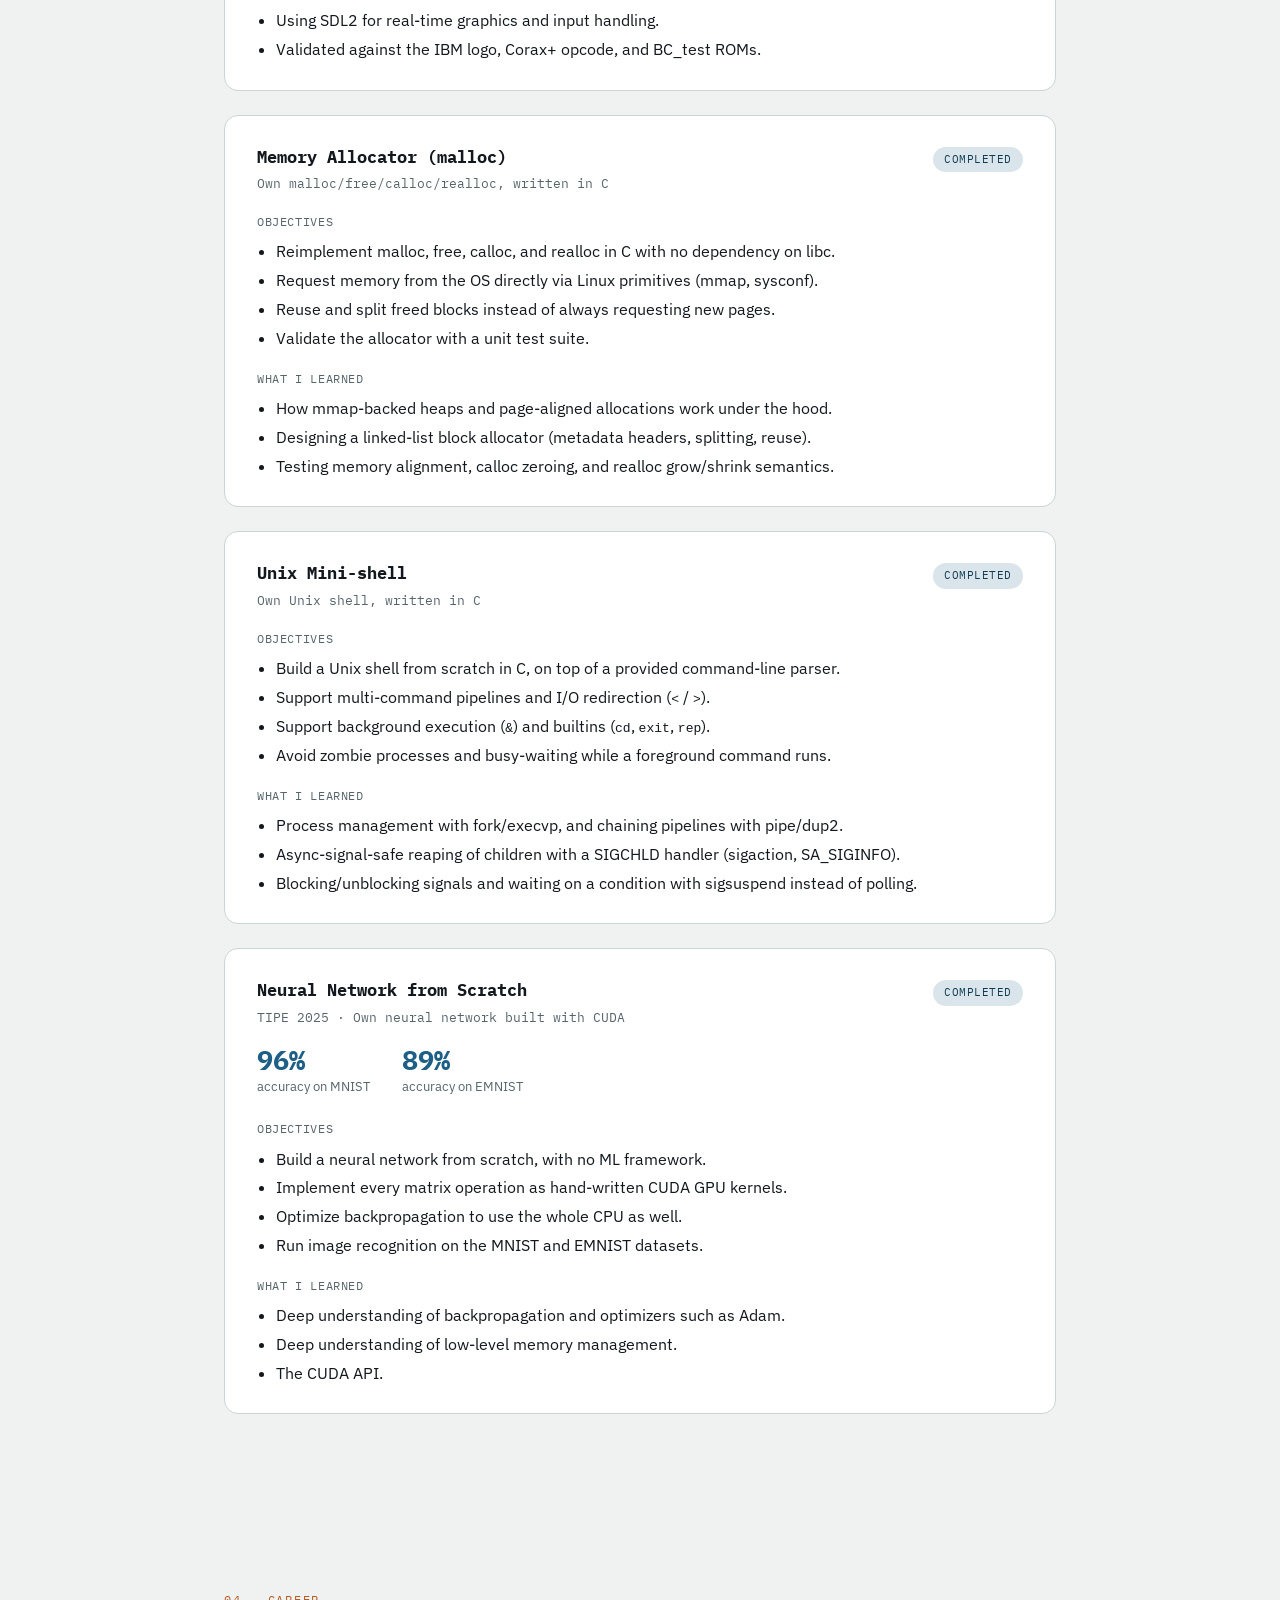
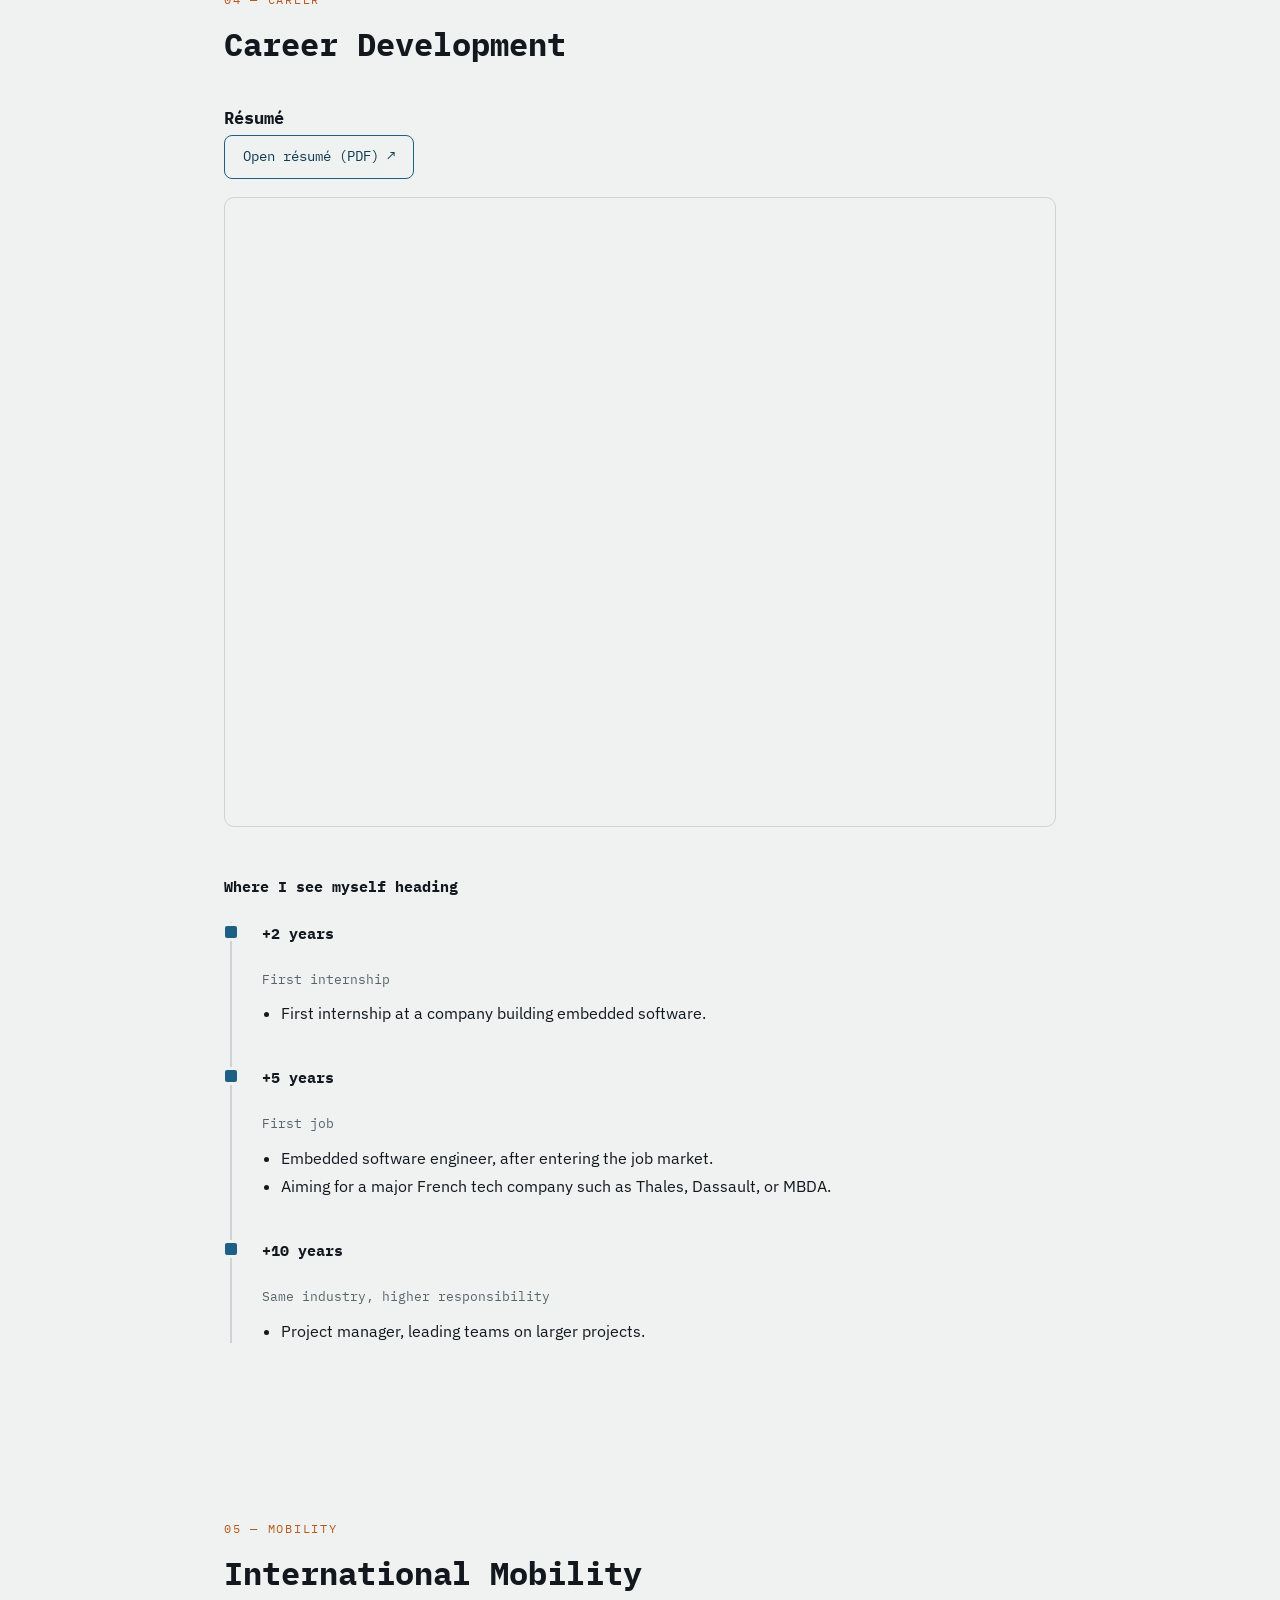
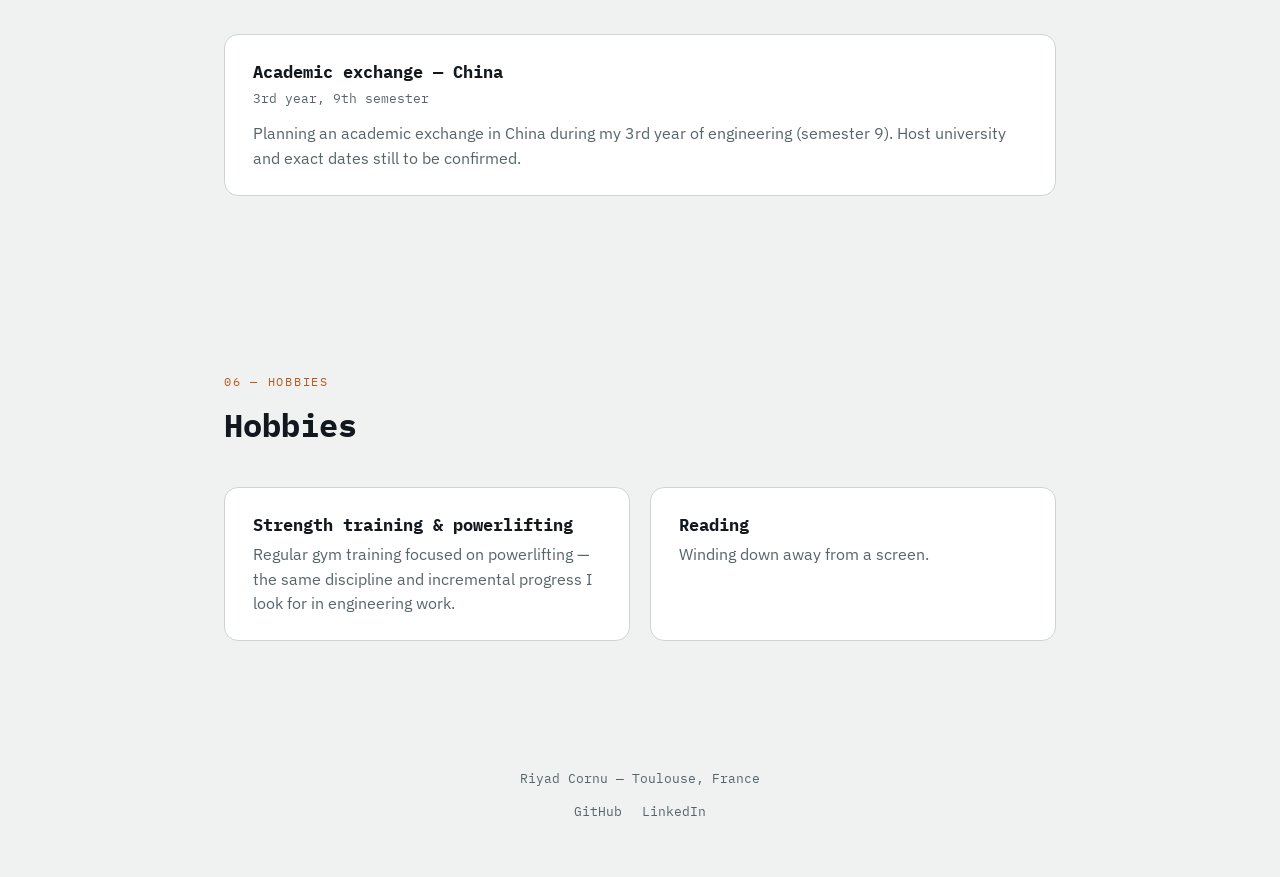
==== commit b3c76599: "Ajout d'une version française de la page" ====
--- a/index.html
+++ b/index.html
@@ -11,6 +11,9 @@
     <meta property="og:title" content="Riyad Cornu — Engineering Student · ASR &amp; Embedded Systems">
     <meta property="og:description" content="Portfolio of Riyad Cornu, engineering student in the Systems &amp; Networks Architecture (ASR) track at ENSEEIHT (Toulouse INP), building low-level and embedded software projects.">
     <meta property="og:url" content="https://batreverse.github.io/github-portfolio/">
+
+    <link rel="alternate" hreflang="en" href="https://batreverse.github.io/github-portfolio/">
+    <link rel="alternate" hreflang="fr" href="https://batreverse.github.io/github-portfolio/fr/">
 
     <link rel="icon" href="data:image/svg+xml,%3Csvg xmlns='http://www.w3.org/2000/svg' viewBox='0 0 64 64'%3E%3Crect width='64' height='64' rx='10' fill='%2312181D'/%3E%3Ctext x='32' y='42' font-family='monospace' font-size='26' font-weight='700' fill='%23C1652E' text-anchor='middle'%3ERC%3C/text%3E%3C/svg%3E">
 
@@ -31,6 +34,10 @@
             <li><a href="#mobility">Mobility</a></li>
             <li><a href="#hobbies">Hobbies</a></li>
         </ul>
+        <div class="lang-switch" aria-label="Language">
+            <span class="lang-current" aria-current="page">EN</span>
+            <a href="fr/" hreflang="fr" lang="fr">FR</a>
+        </div>
     </nav>
 
     <main>
--- a/style/style.css
+++ b/style/style.css
@@ -154,6 +154,40 @@
   border-color: var(--copper);
 }
 
+nav ul {
+  flex: 1;
+}
+
+nav li + li {
+  margin-top: 0;
+}
+
+.lang-switch {
+  display: flex;
+  flex-shrink: 0;
+  border: 1px solid var(--line);
+  border-radius: 999px;
+  overflow: hidden;
+  font-family: var(--font-mono);
+  font-size: 0.75rem;
+  letter-spacing: 0.05em;
+}
+
+.lang-switch a,
+.lang-switch .lang-current {
+  padding: 3px 10px;
+  border-bottom: 0;
+}
+
+.lang-switch a:hover {
+  color: var(--copper);
+}
+
+.lang-current {
+  background: var(--ink);
+  color: var(--paper);
+}
+
 @media (max-width: 640px) {
   nav {
     flex-direction: column;
@@ -163,6 +197,11 @@
   nav ul {
     justify-content: flex-start;
     width: 100%;
+  }
+  .lang-switch {
+    position: absolute;
+    top: 12px;
+    right: 28px;
   }
 }
 
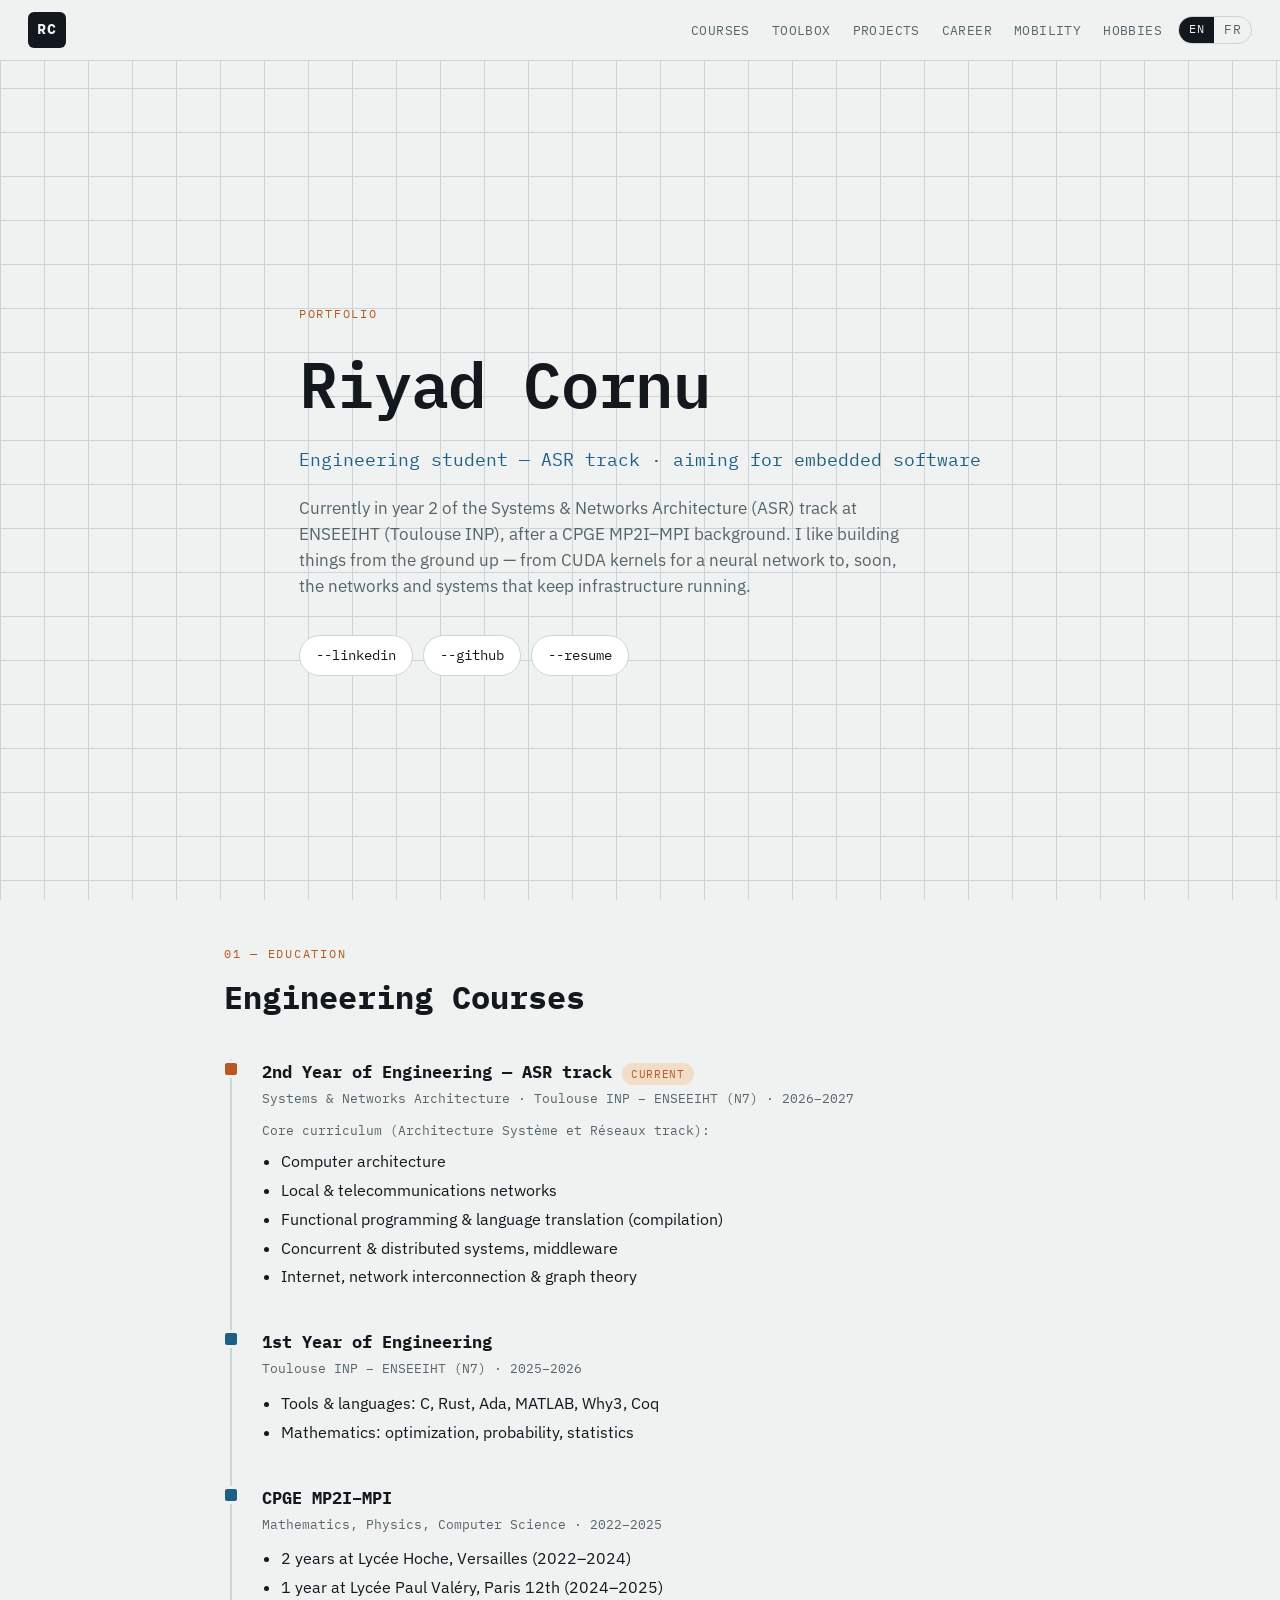
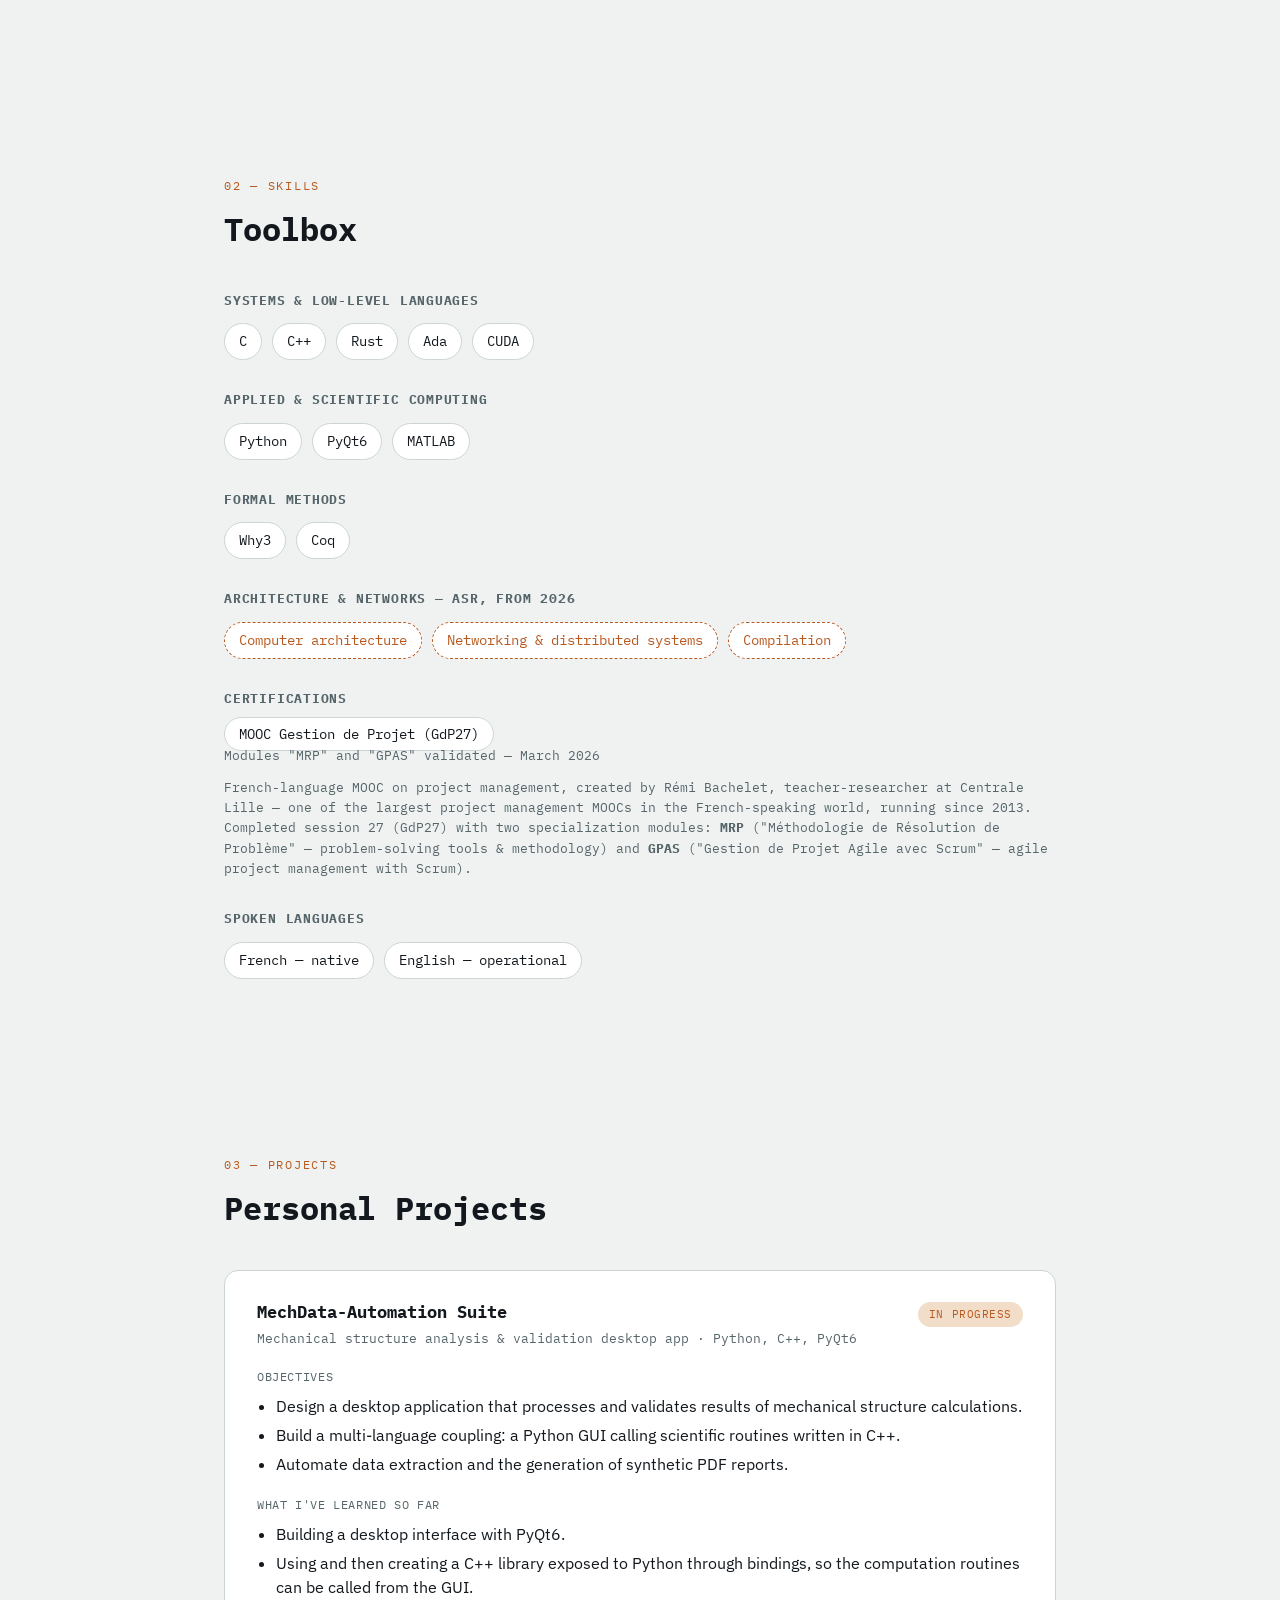
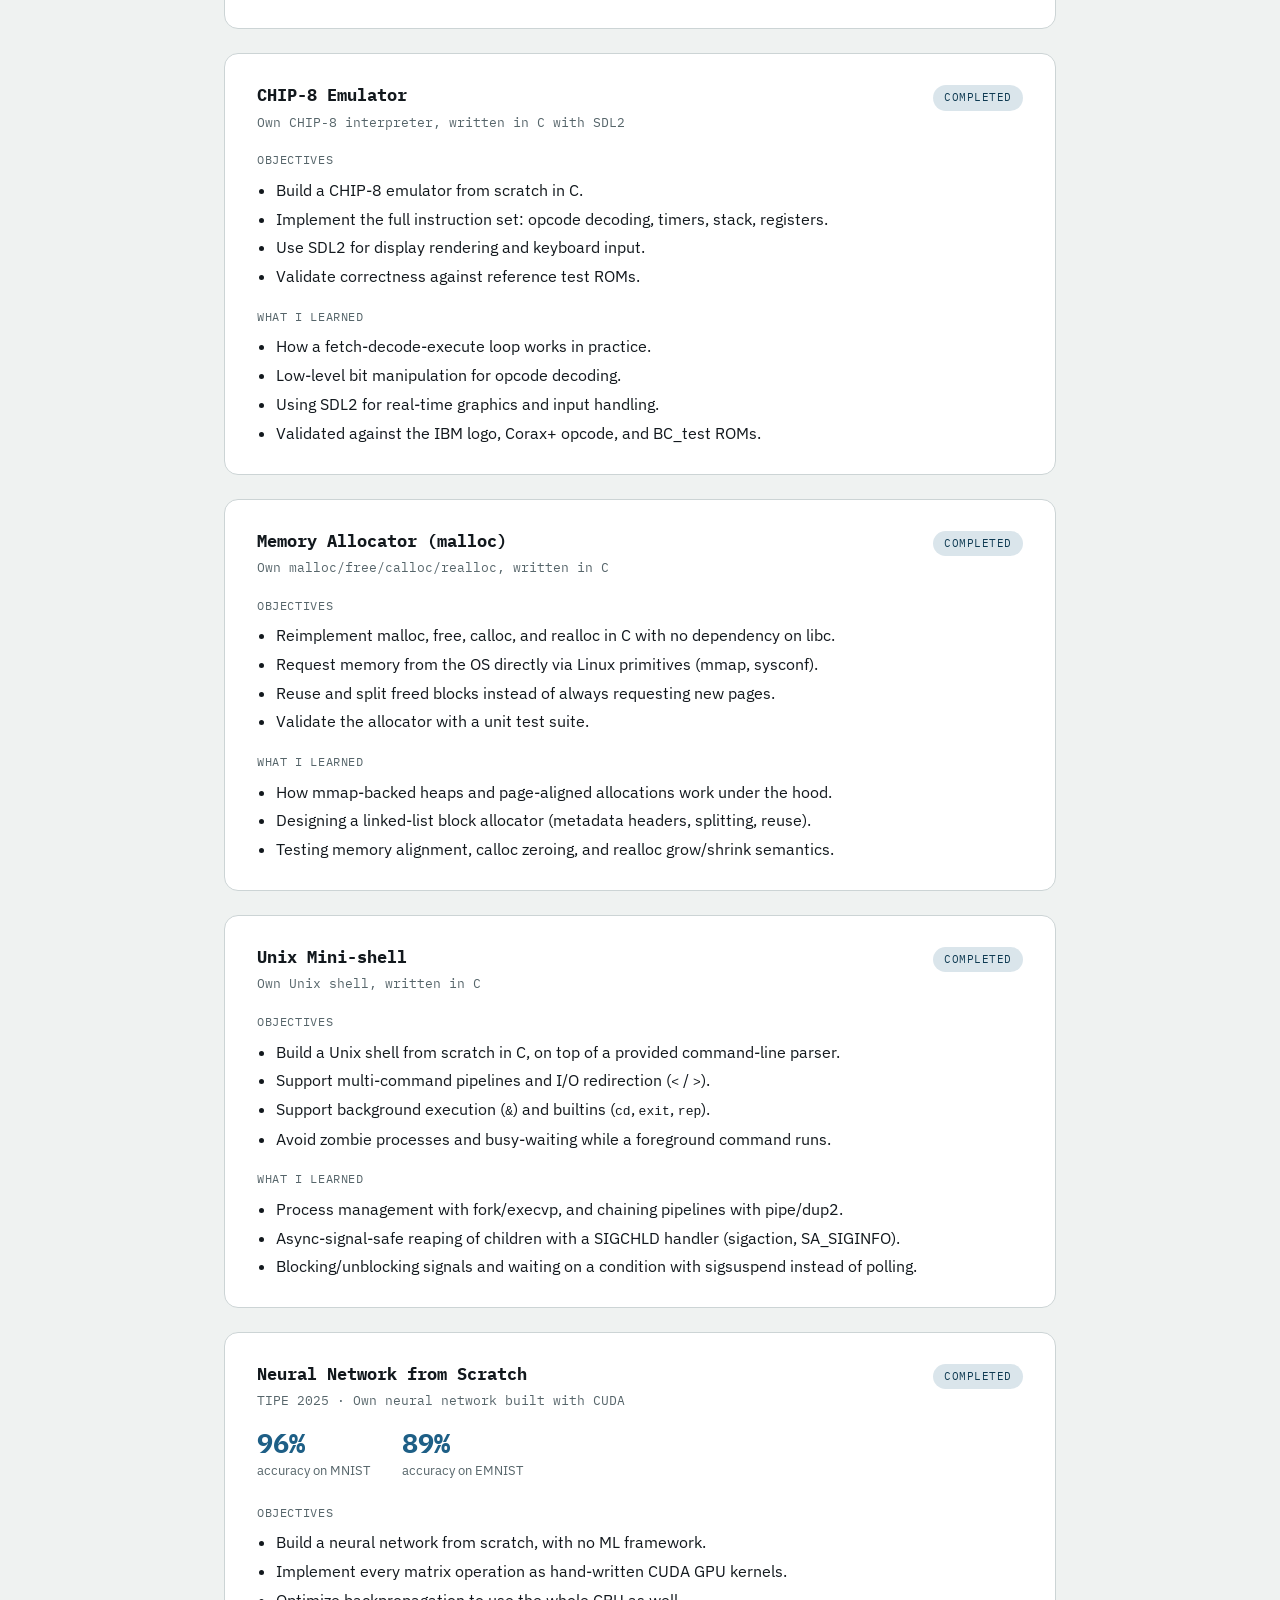
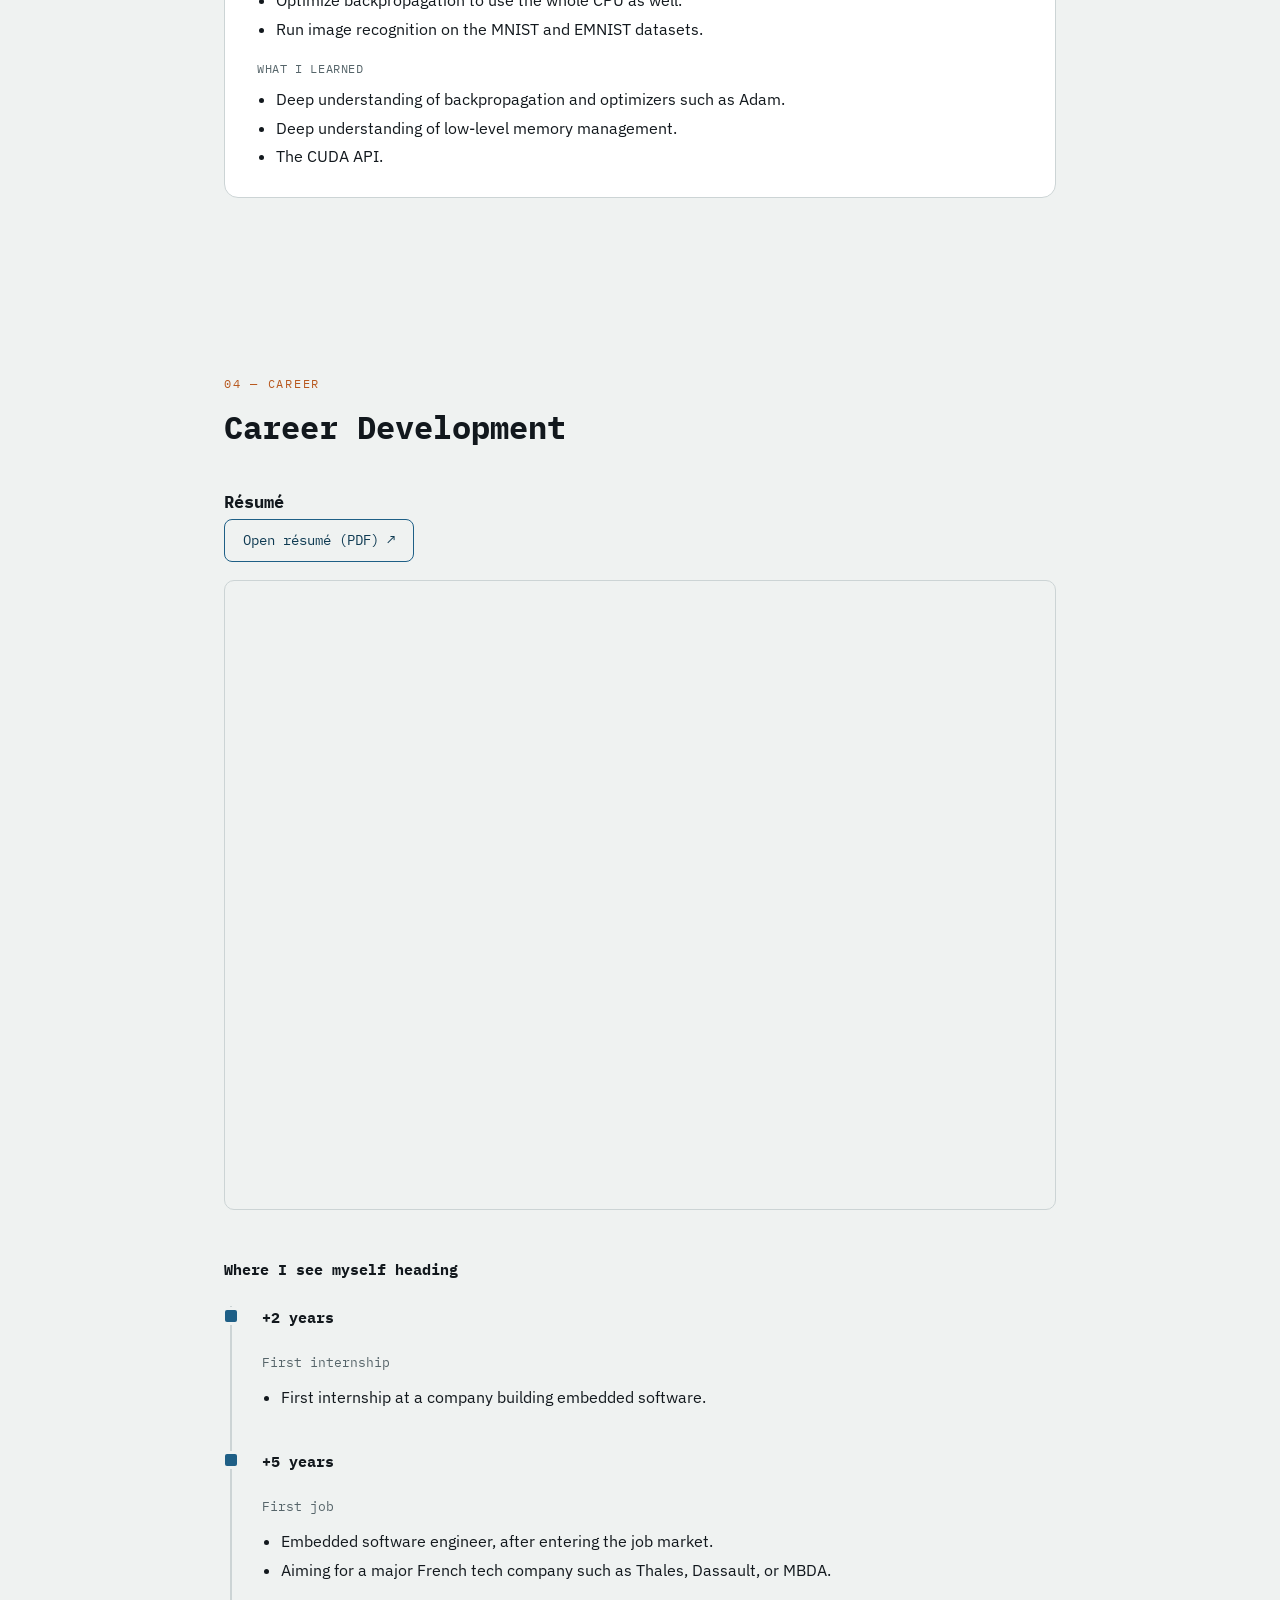
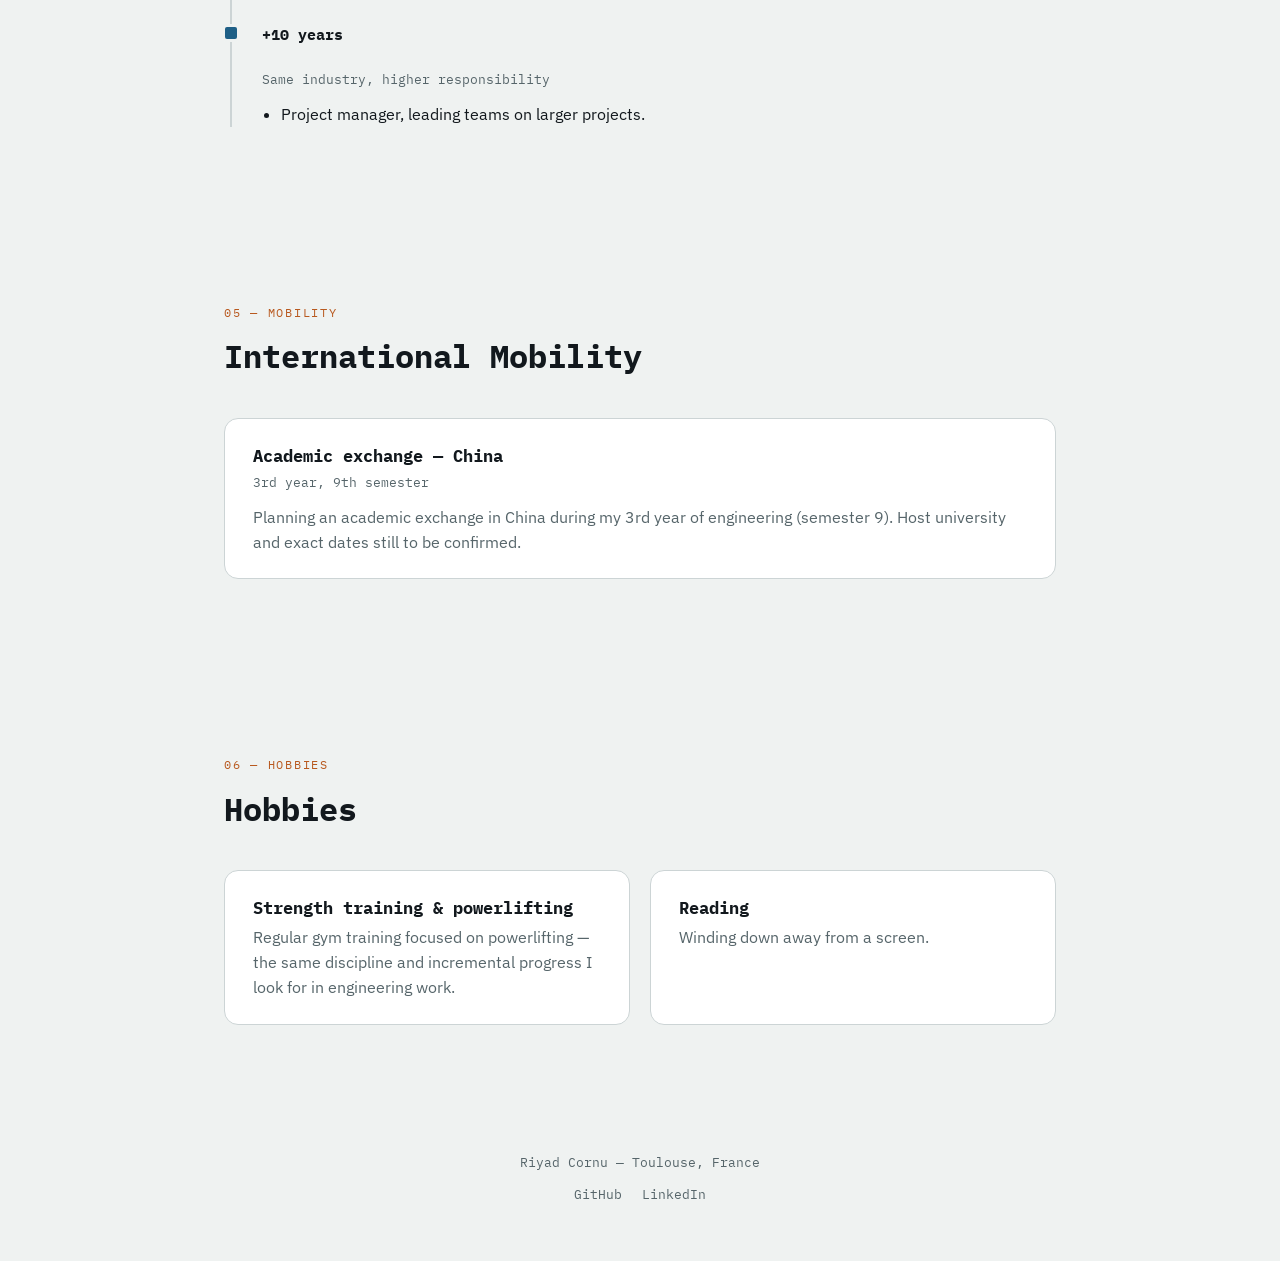
==== commit 80896d9c: "Ajout d'un projet en cours" ====
--- a/index.html
+++ b/index.html
@@ -119,6 +119,7 @@
                 <h3>Systems &amp; low-level languages</h3>
                 <div class="chip-row">
                     <span class="chip">C</span>
+                    <span class="chip">C++</span>
                     <span class="chip">Rust</span>
                     <span class="chip">Ada</span>
                     <span class="chip">CUDA</span>
@@ -129,6 +130,7 @@
                 <h3>Applied &amp; scientific computing</h3>
                 <div class="chip-row">
                     <span class="chip">Python</span>
+                    <span class="chip">PyQt6</span>
                     <span class="chip">MATLAB</span>
                 </div>
             </div>
@@ -179,6 +181,26 @@
         <section class="section" id="projects">
             <p class="eyebrow">03 — Projects</p>
             <h2>Personal Projects</h2>
+
+            <article class="project-card">
+                <div class="project-head">
+                    <h3>MechData-Automation Suite</h3>
+                    <span class="status-badge status-progress">In progress</span>
+                </div>
+                <small>Mechanical structure analysis &amp; validation desktop app · Python, C++, PyQt6</small>
+
+                <p class="block-label">Objectives</p>
+                <ul>
+                    <li>Design a desktop application that processes and validates results of mechanical structure calculations.</li>
+                    <li>Build a multi-language coupling: a Python GUI calling scientific routines written in C++.</li>
+                    <li>Automate data extraction and the generation of synthetic PDF reports.</li>
+                </ul>
+                <p class="block-label">What I've learned so far</p>
+                <ul>
+                    <li>Building a desktop interface with PyQt6.</li>
+                    <li>Using and then creating a C++ library exposed to Python through bindings, so the computation routines can be called from the GUI.</li>
+                </ul>
+            </article>
 
             <article class="project-card">
                 <div class="project-head">
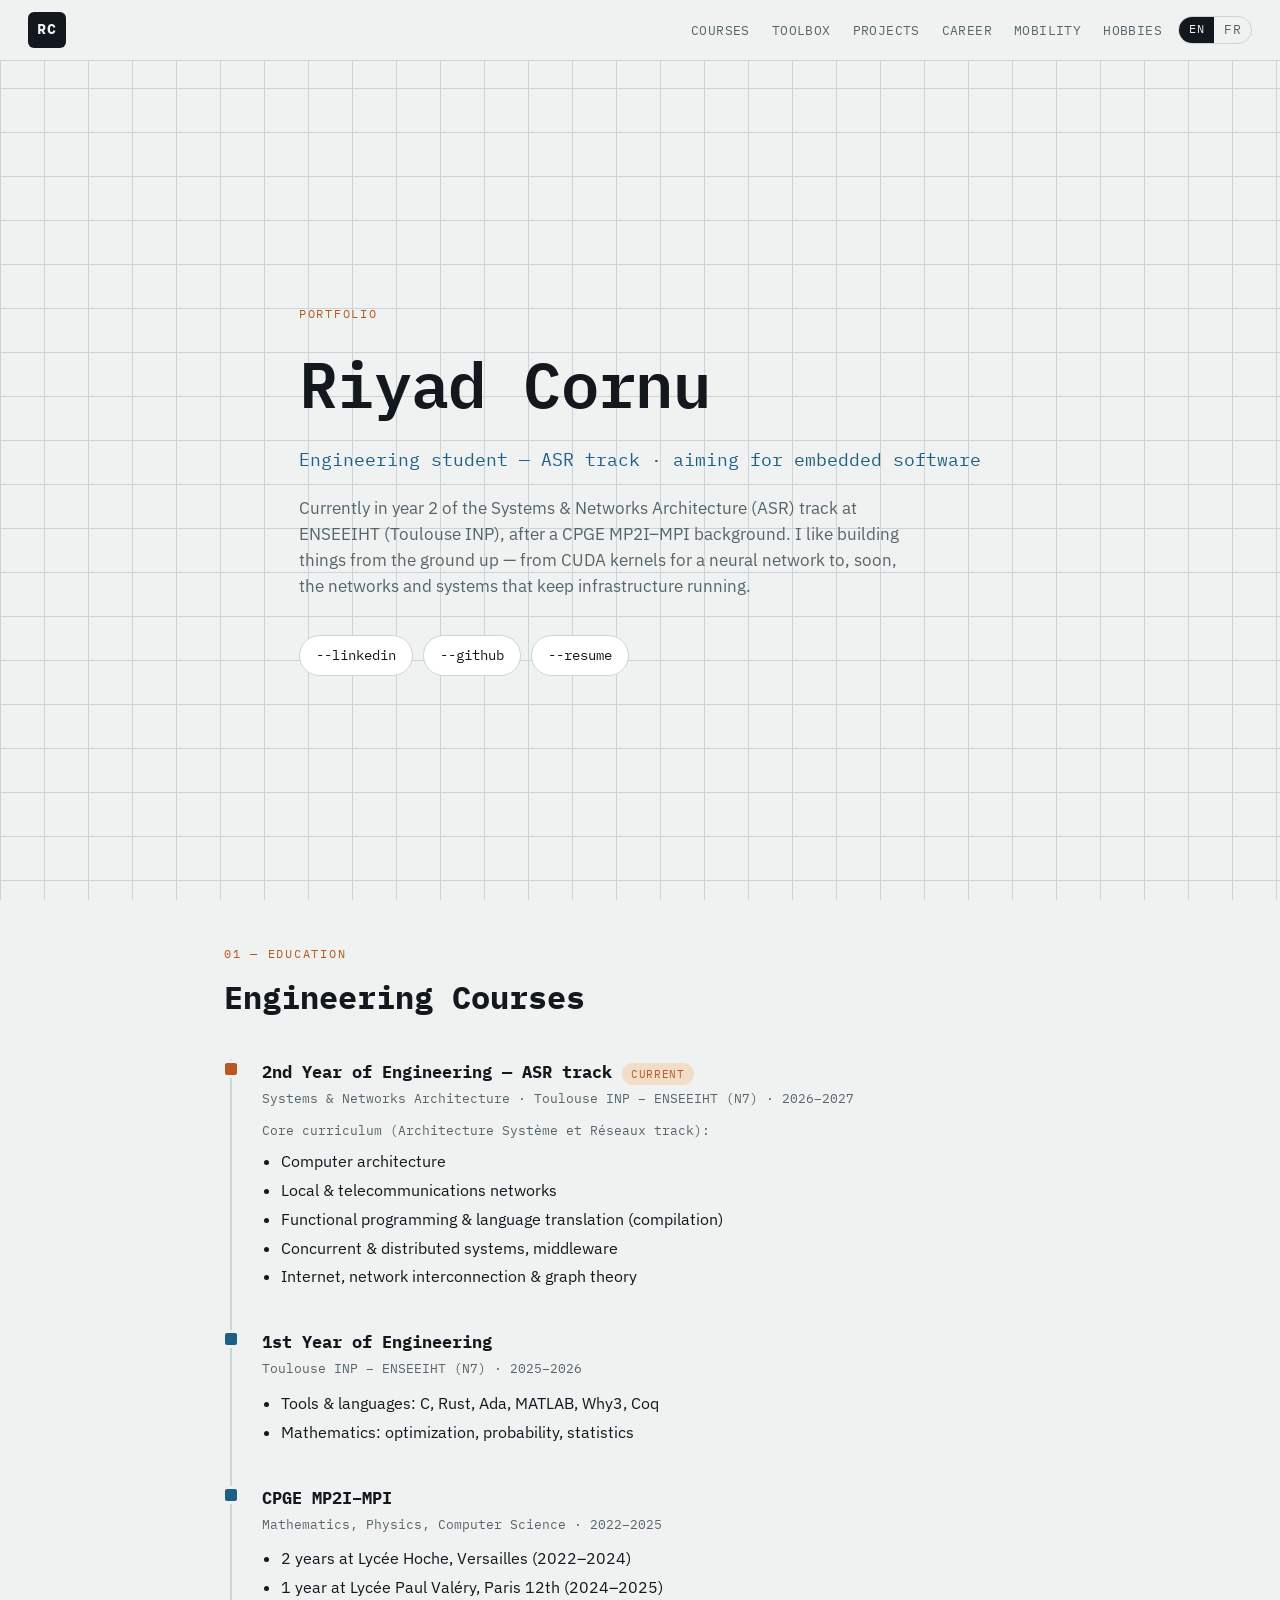
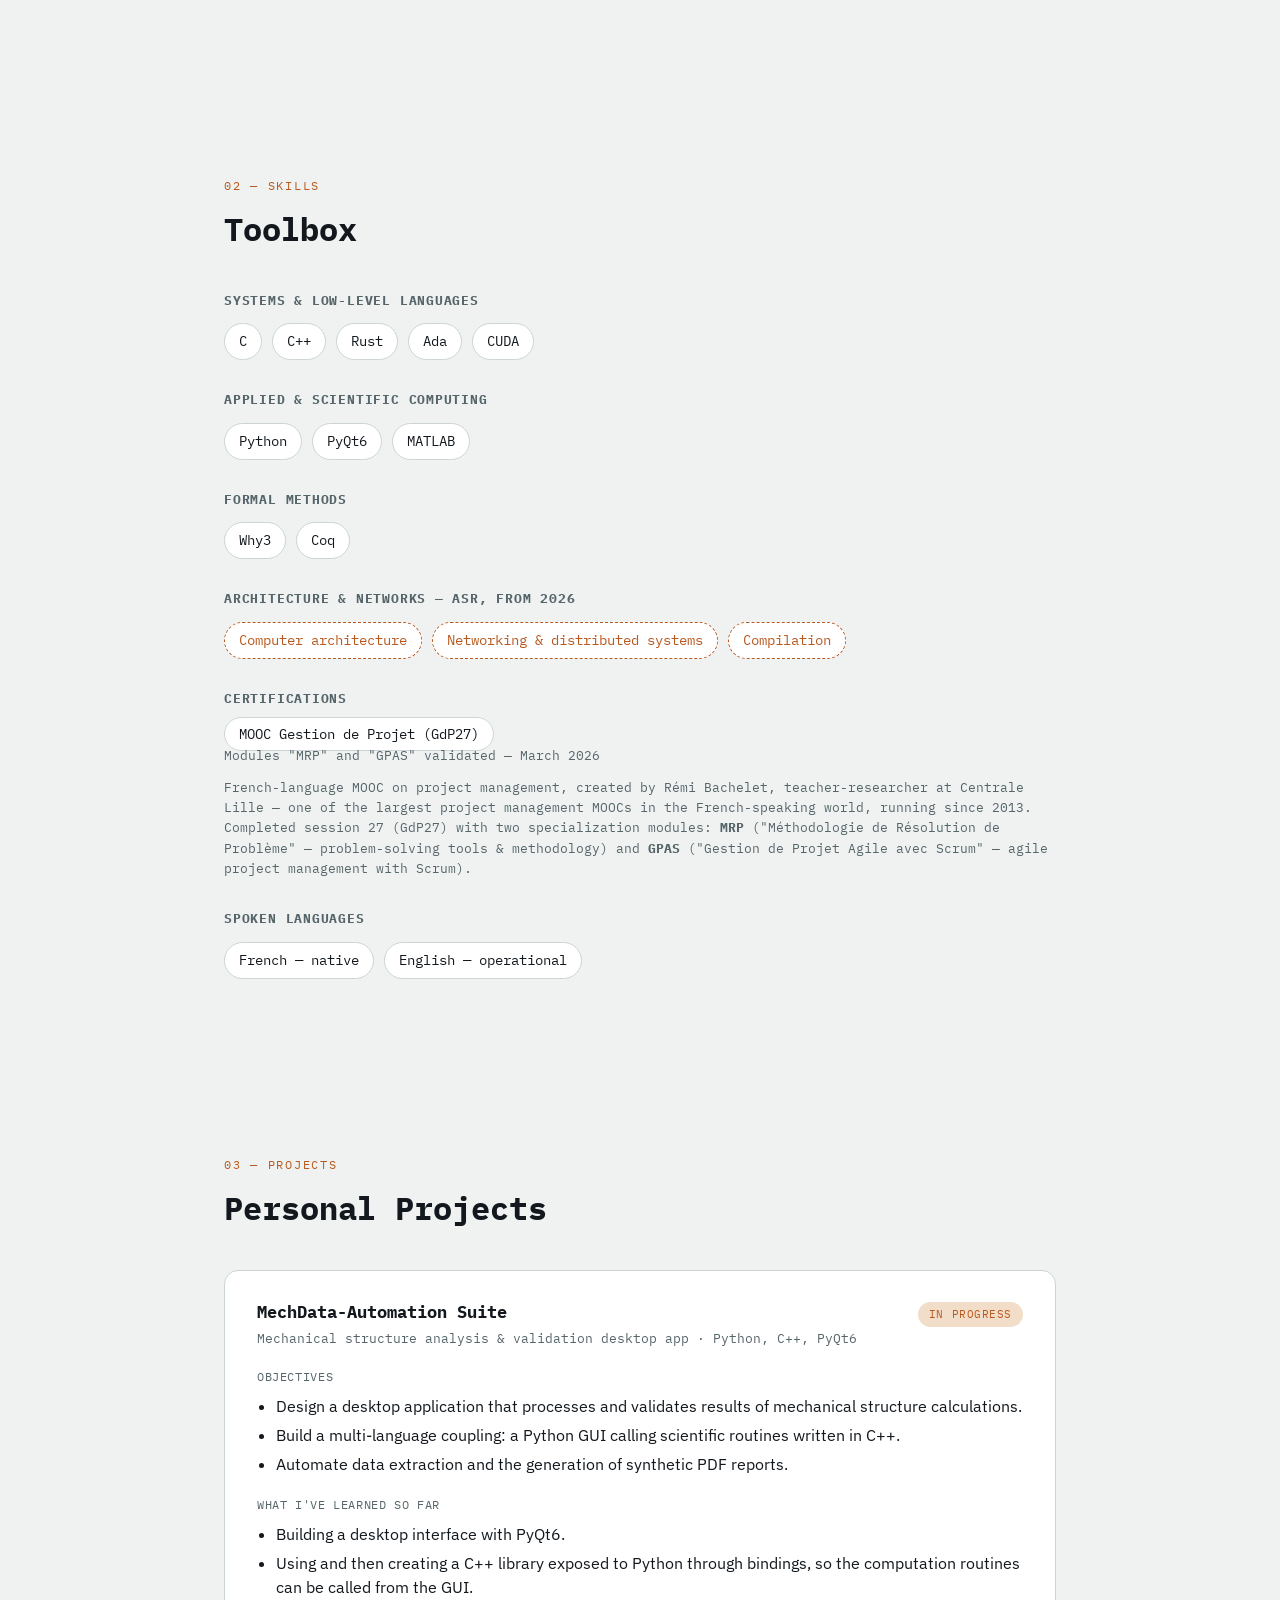
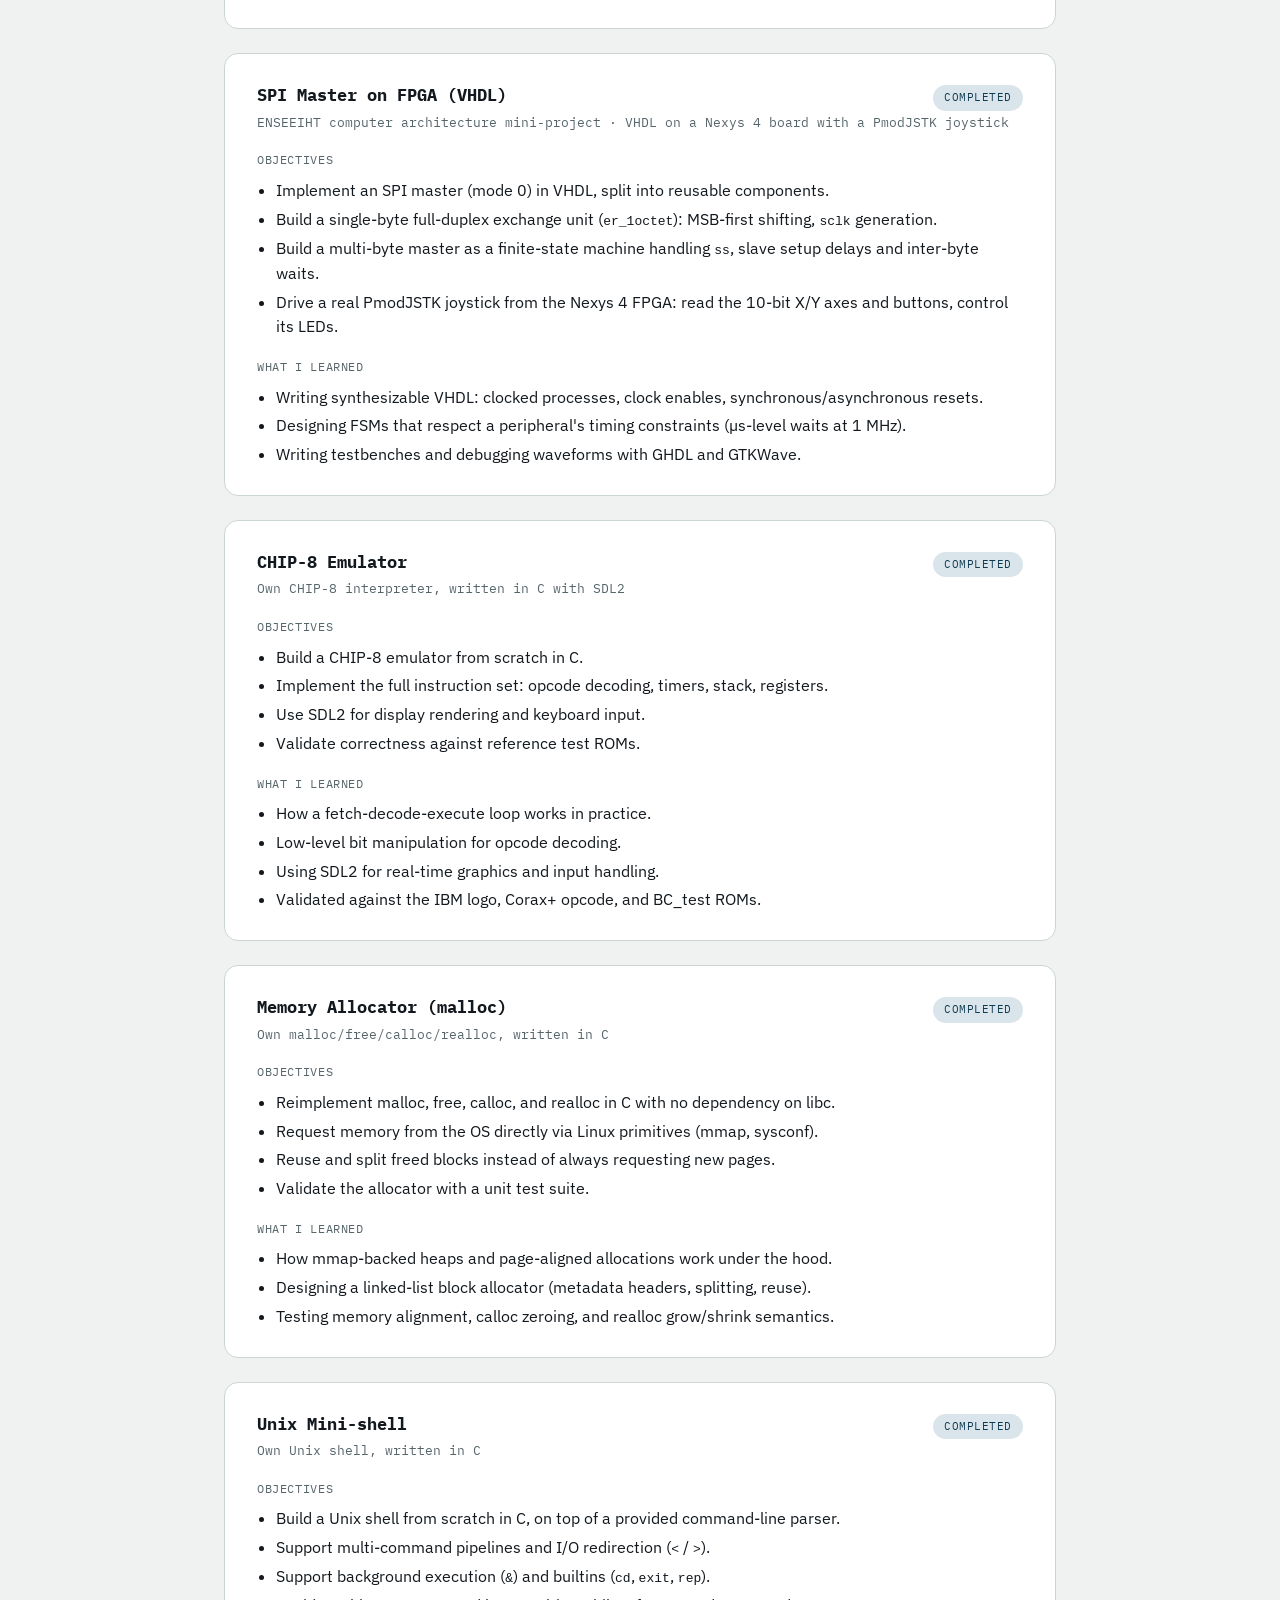
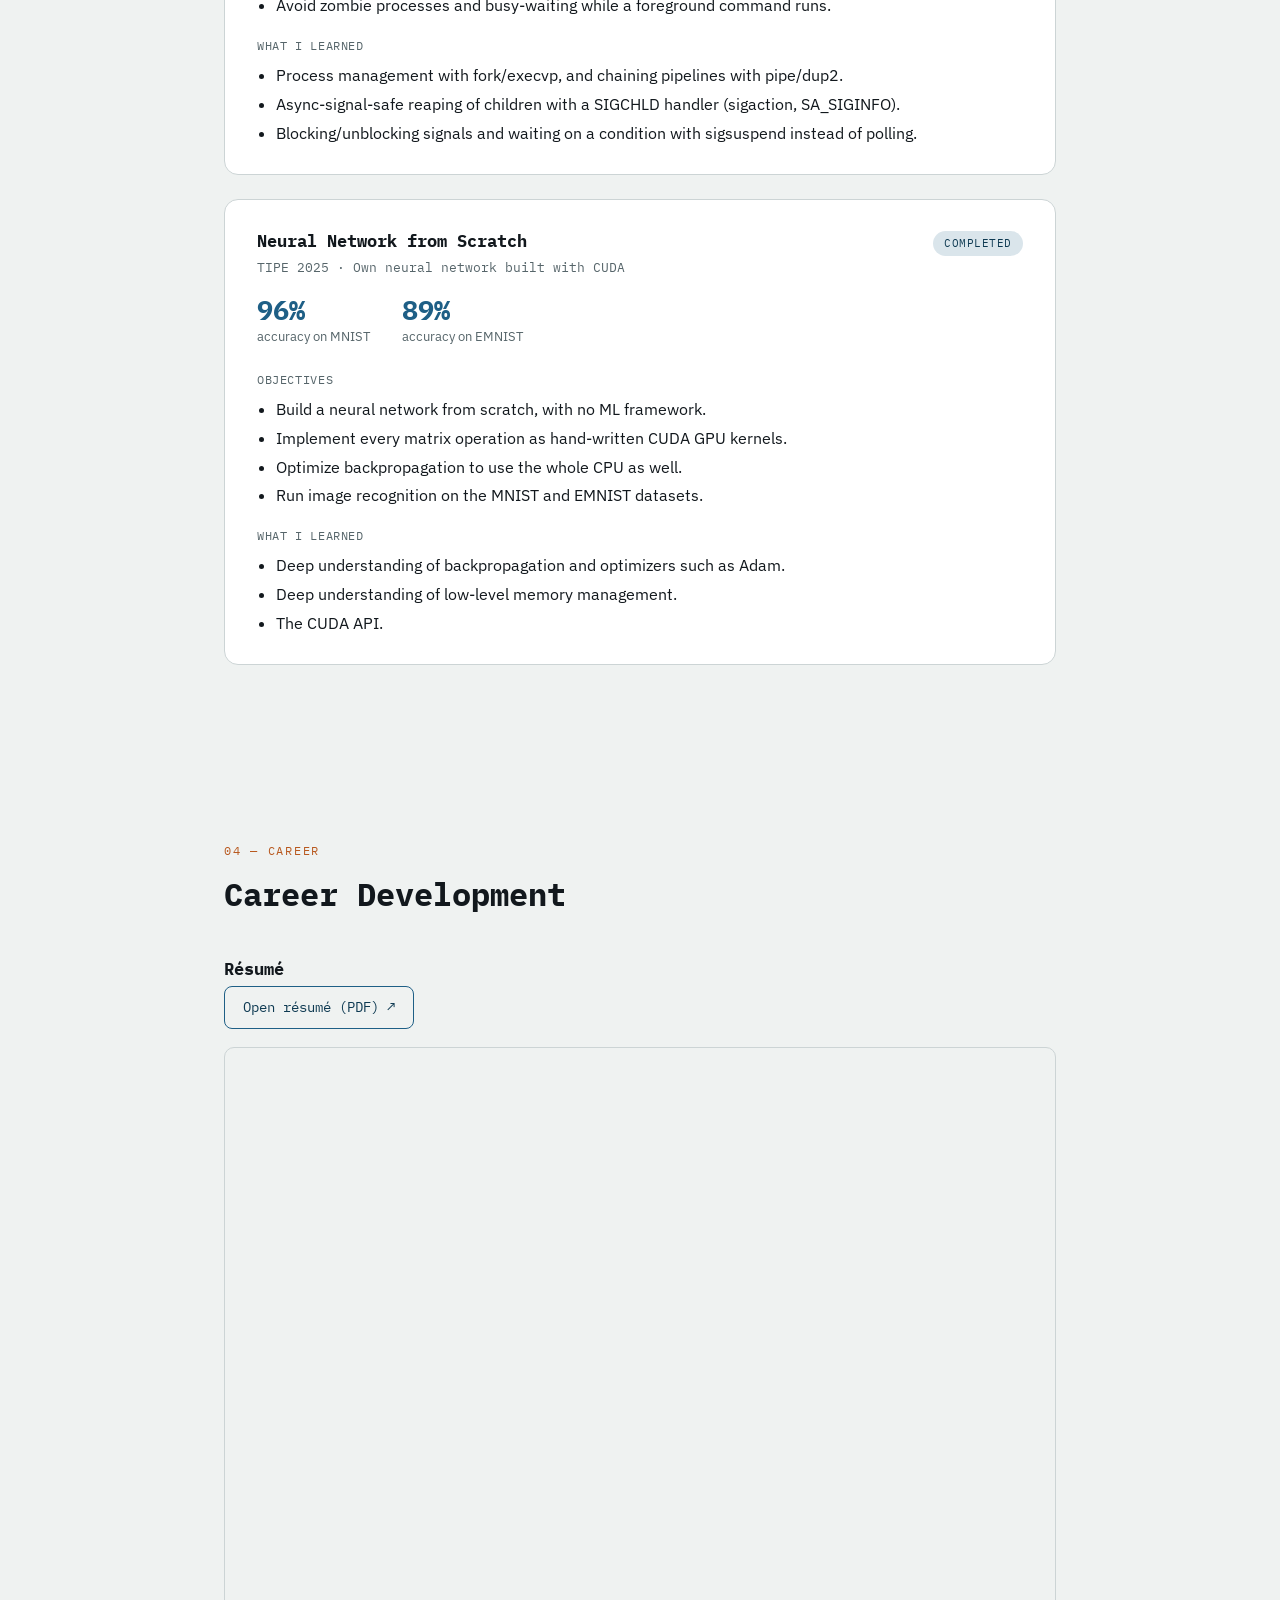
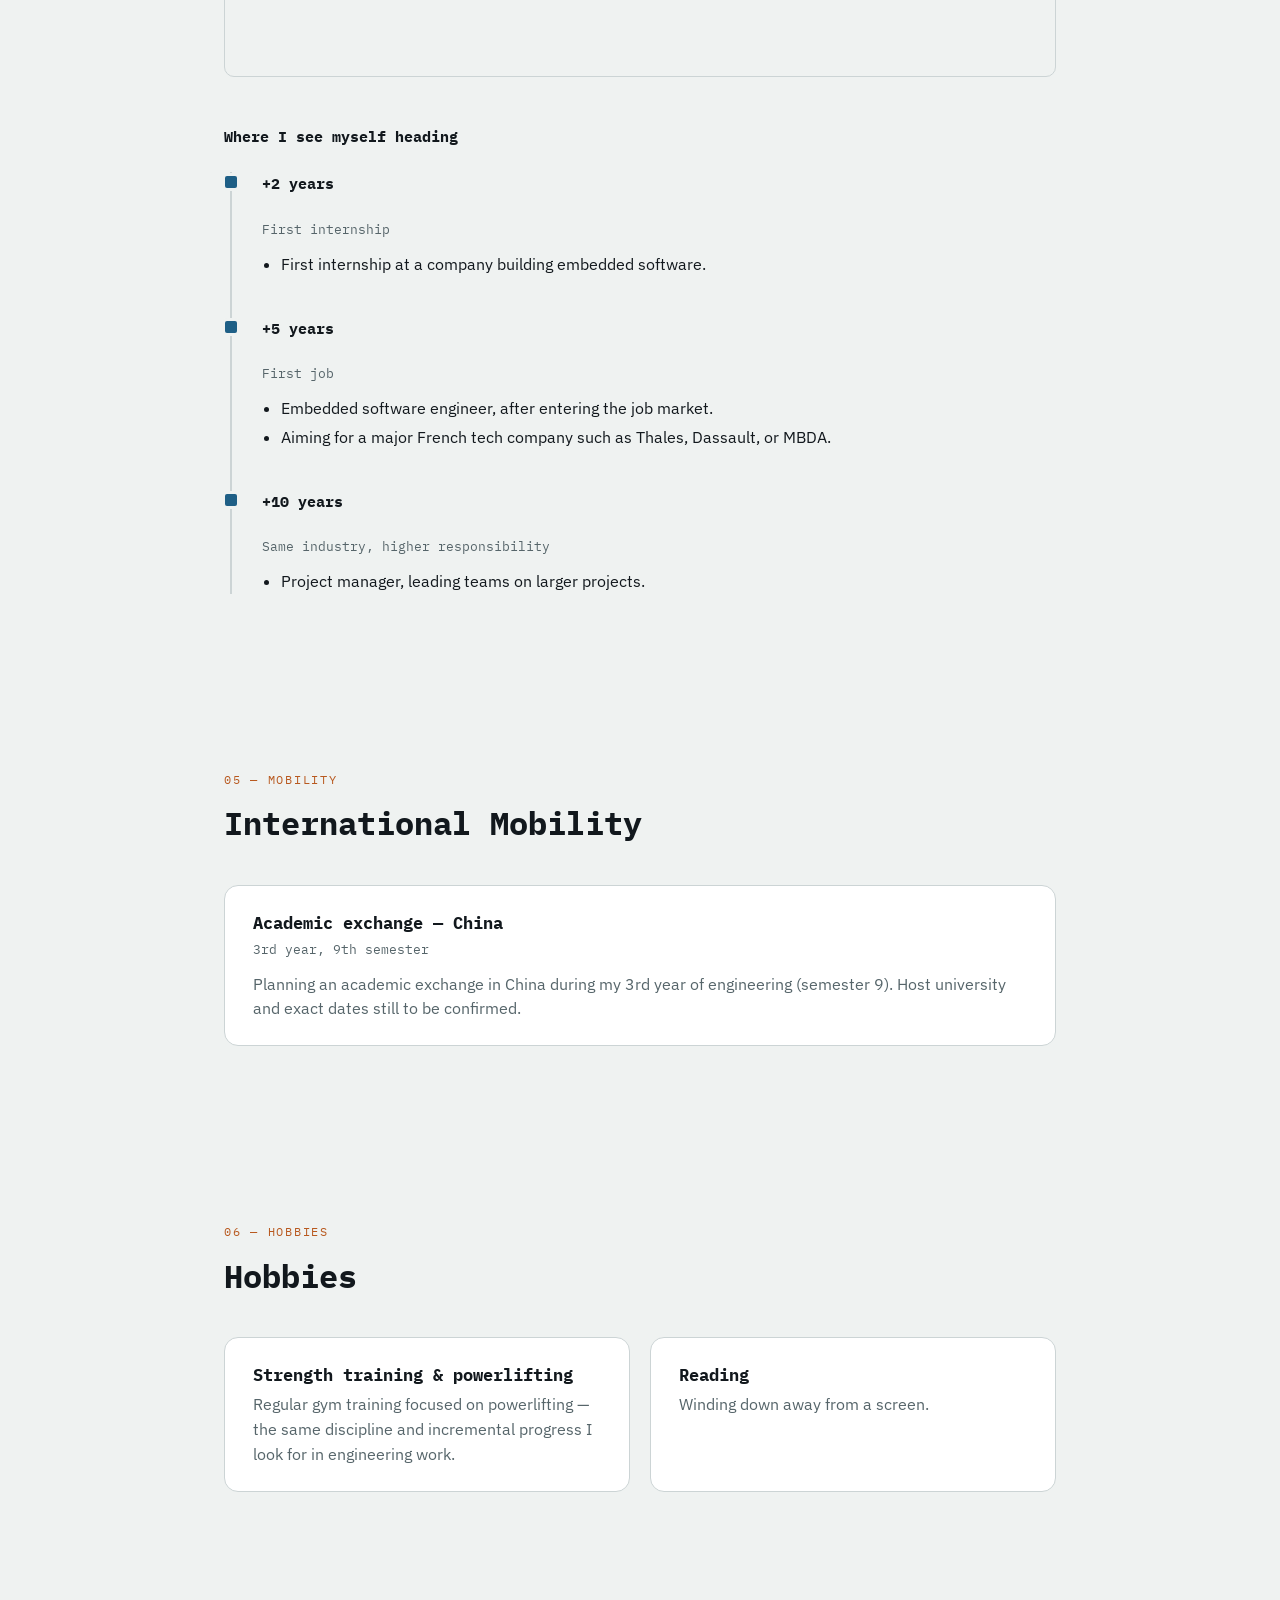
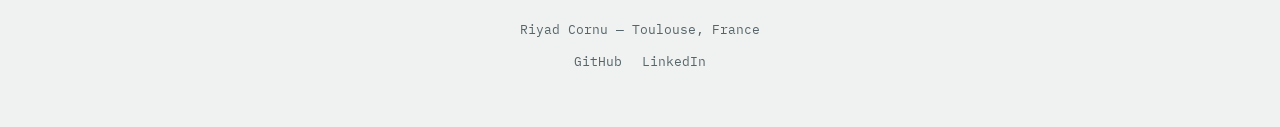
==== commit dbc1404e: "Ajout du projet Maître SPI sur FPGA (VHDL) Co-Authored-By: Claude Opus 5.5 <noreply@anthropic.com>" ====
--- a/index.html
+++ b/index.html
@@ -204,6 +204,28 @@
 
             <article class="project-card">
                 <div class="project-head">
+                    <h3>SPI Master on FPGA (VHDL)</h3>
+                    <span class="status-badge status-done">Completed</span>
+                </div>
+                <small>ENSEEIHT computer architecture mini-project · VHDL on a Nexys 4 board with a PmodJSTK joystick</small>
+
+                <p class="block-label">Objectives</p>
+                <ul>
+                    <li>Implement an SPI master (mode 0) in VHDL, split into reusable components.</li>
+                    <li>Build a single-byte full-duplex exchange unit (<code>er_1octet</code>): MSB-first shifting, <code>sclk</code> generation.</li>
+                    <li>Build a multi-byte master as a finite-state machine handling <code>ss</code>, slave setup delays and inter-byte waits.</li>
+                    <li>Drive a real PmodJSTK joystick from the Nexys 4 FPGA: read the 10-bit X/Y axes and buttons, control its LEDs.</li>
+                </ul>
+                <p class="block-label">What I learned</p>
+                <ul>
+                    <li>Writing synthesizable VHDL: clocked processes, clock enables, synchronous/asynchronous resets.</li>
+                    <li>Designing FSMs that respect a peripheral's timing constraints (µs-level waits at 1&nbsp;MHz).</li>
+                    <li>Writing testbenches and debugging waveforms with GHDL and GTKWave.</li>
+                </ul>
+            </article>
+
+            <article class="project-card">
+                <div class="project-head">
                     <h3>CHIP-8 Emulator</h3>
                     <span class="status-badge status-done">Completed</span>
                 </div>
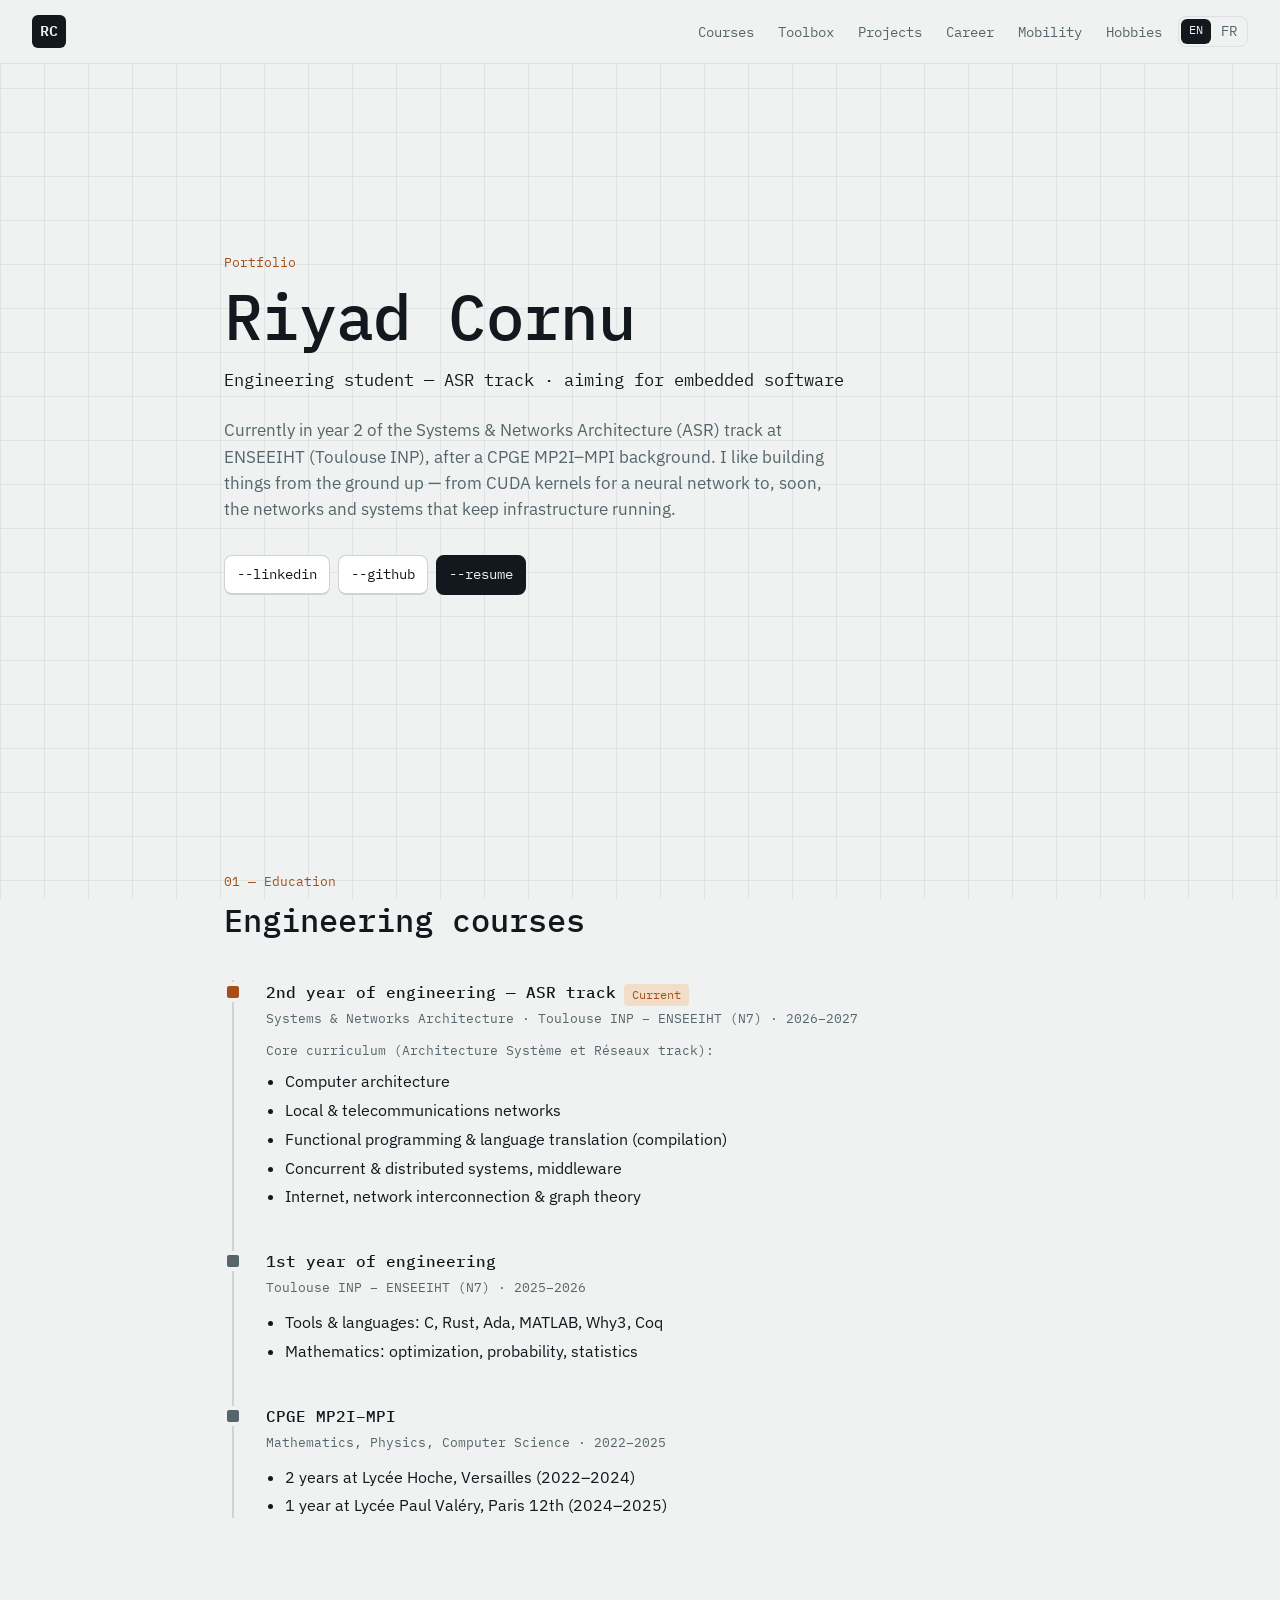
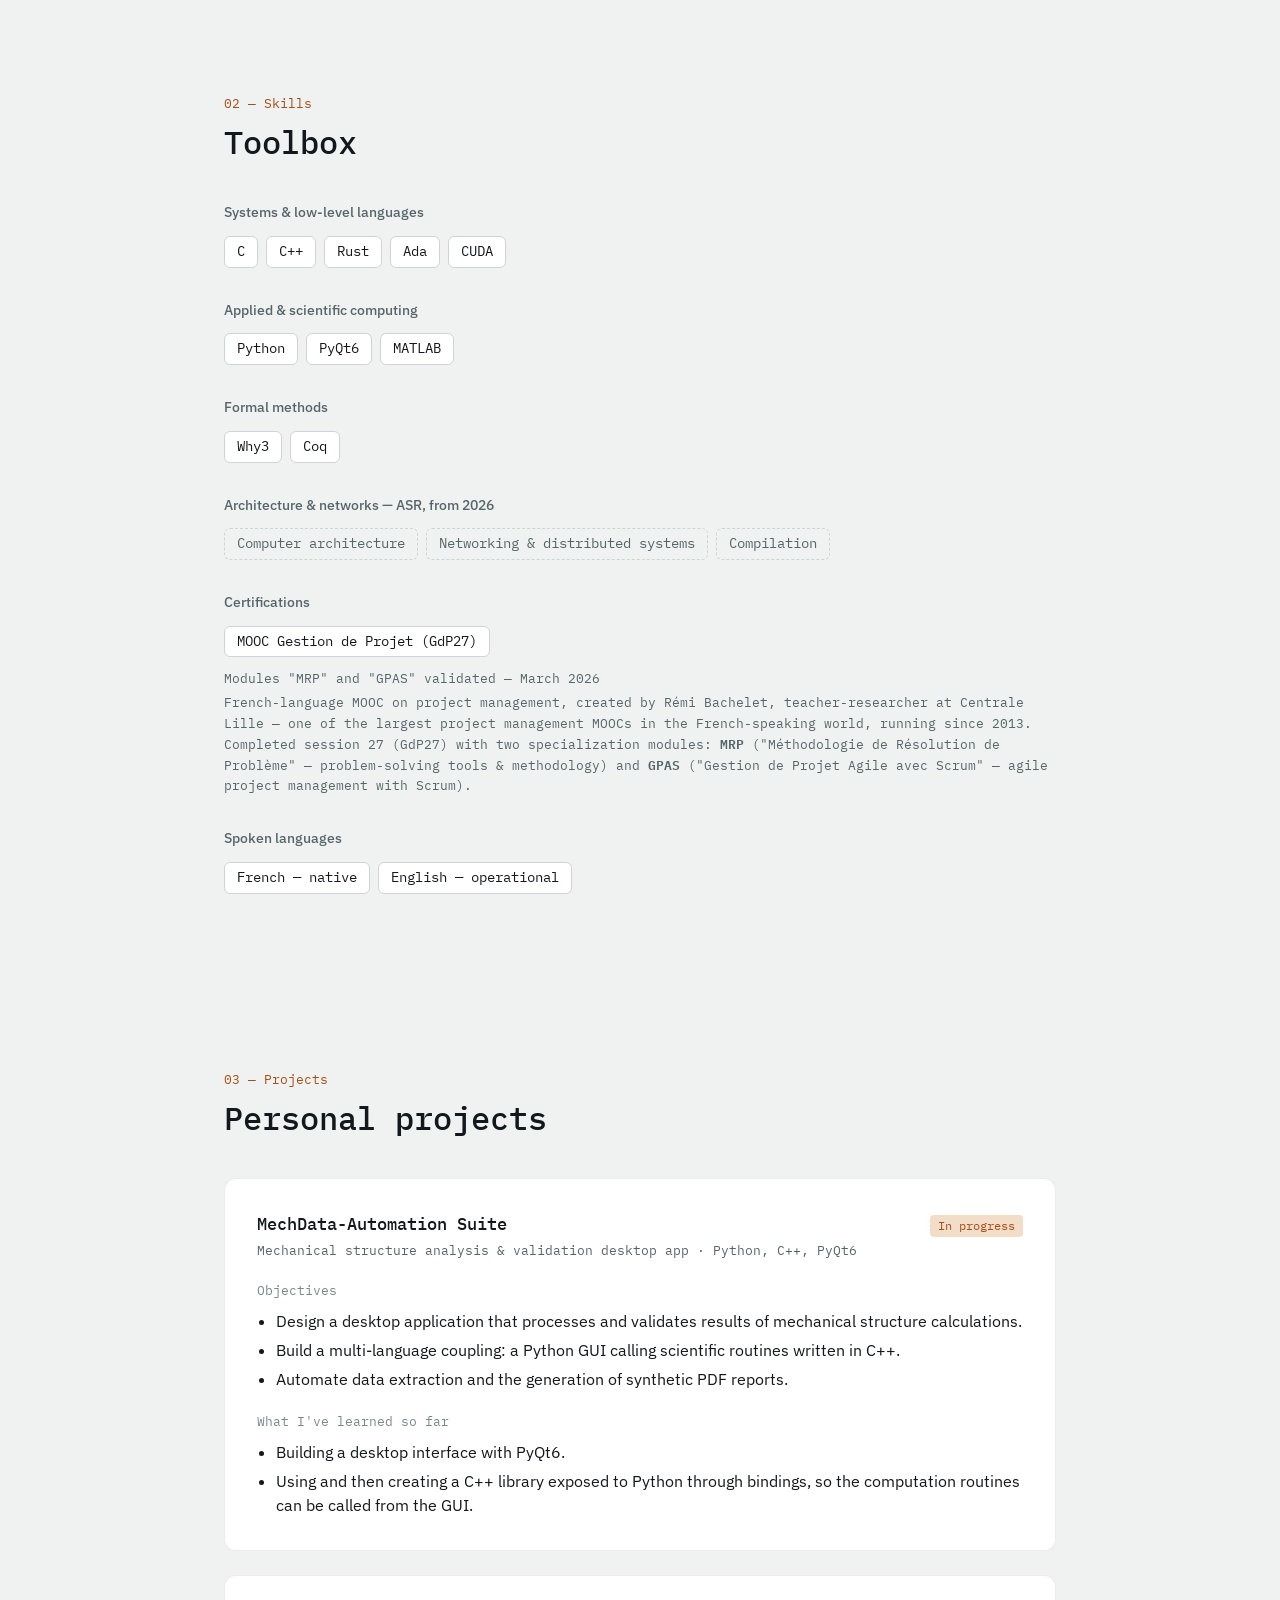
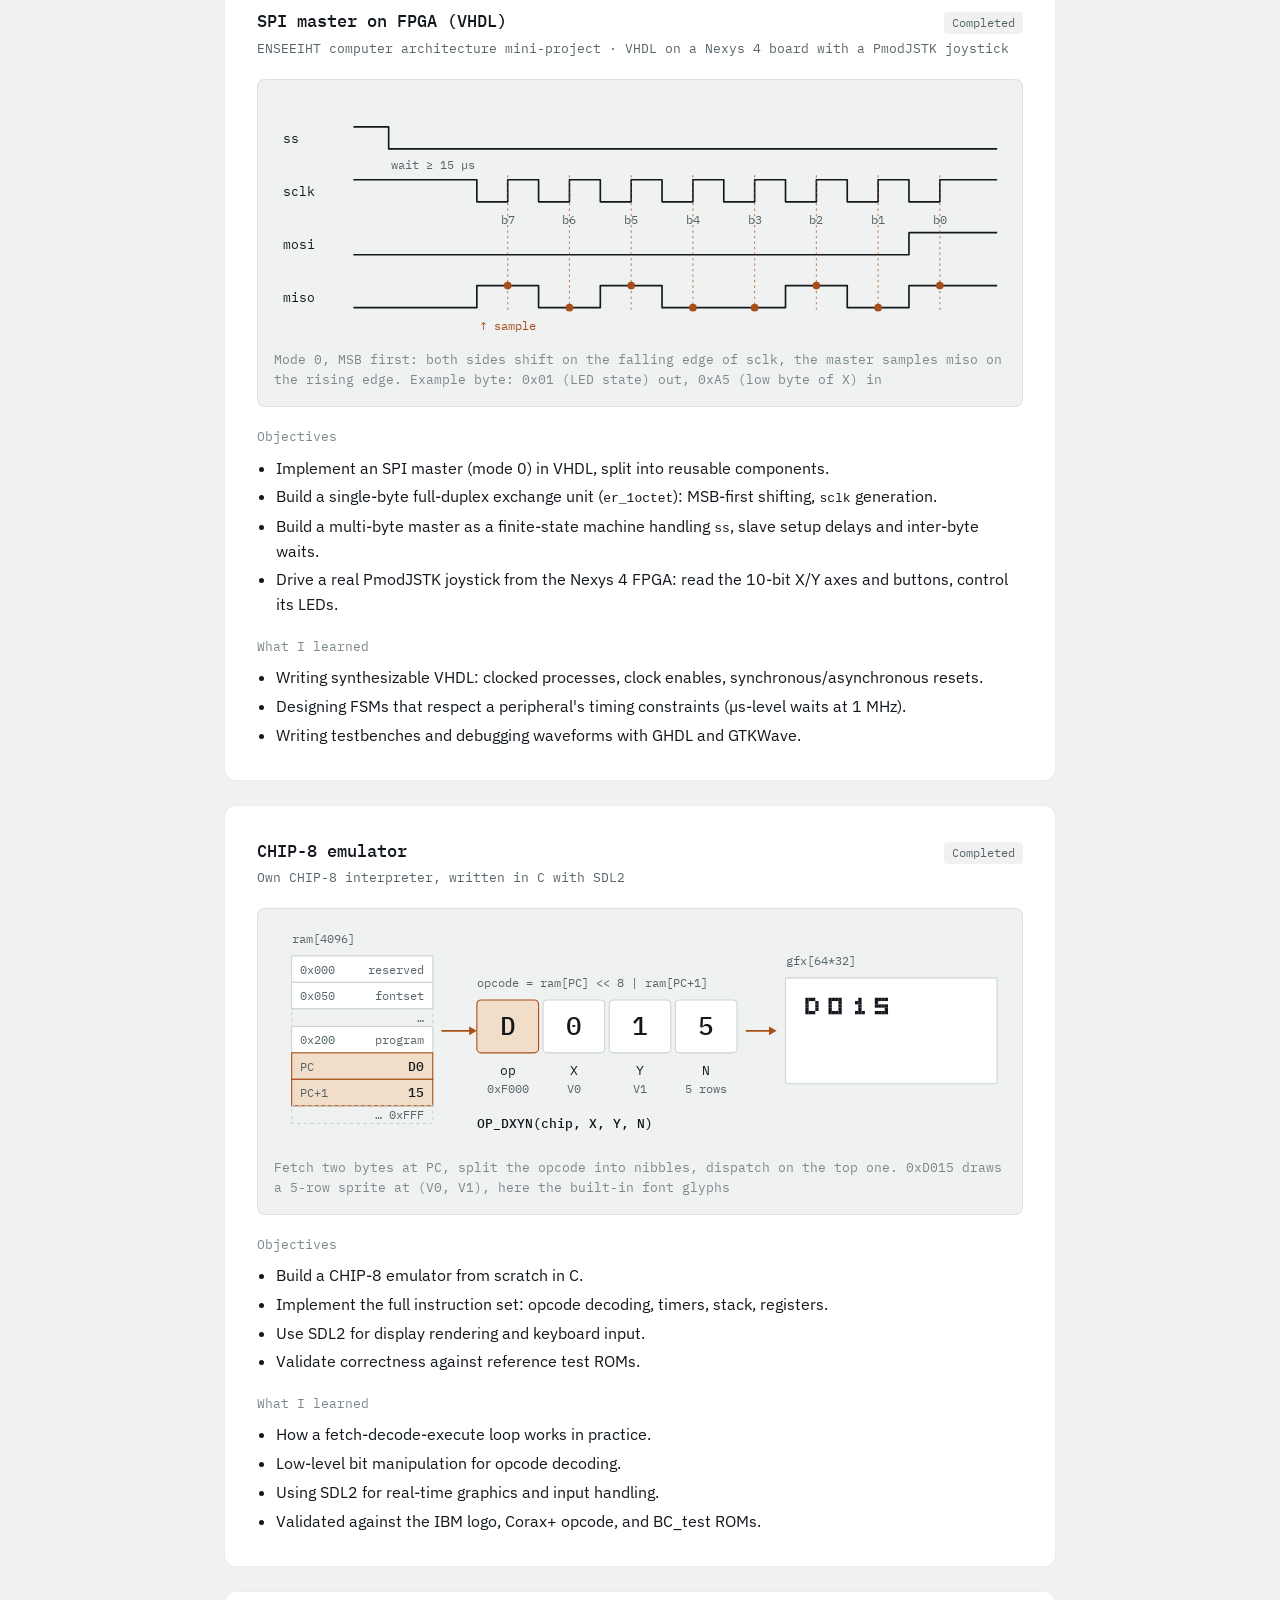
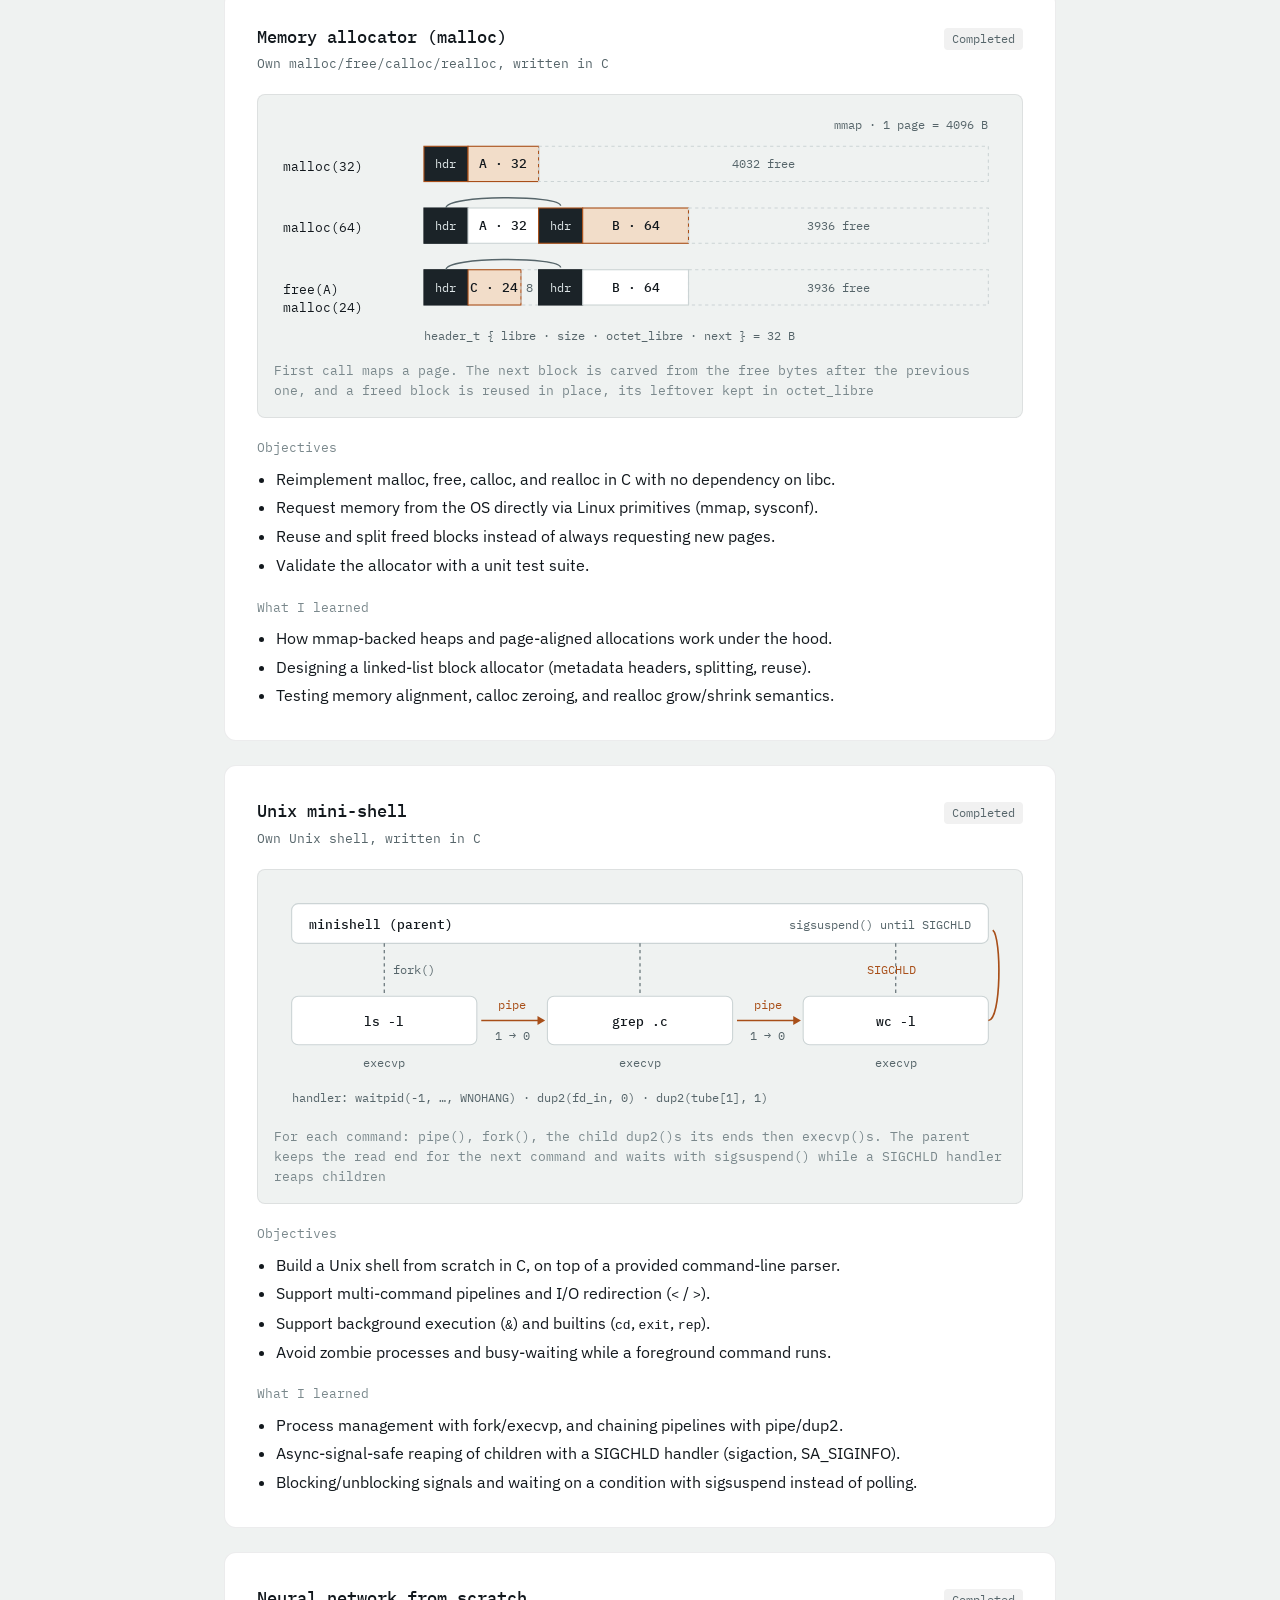
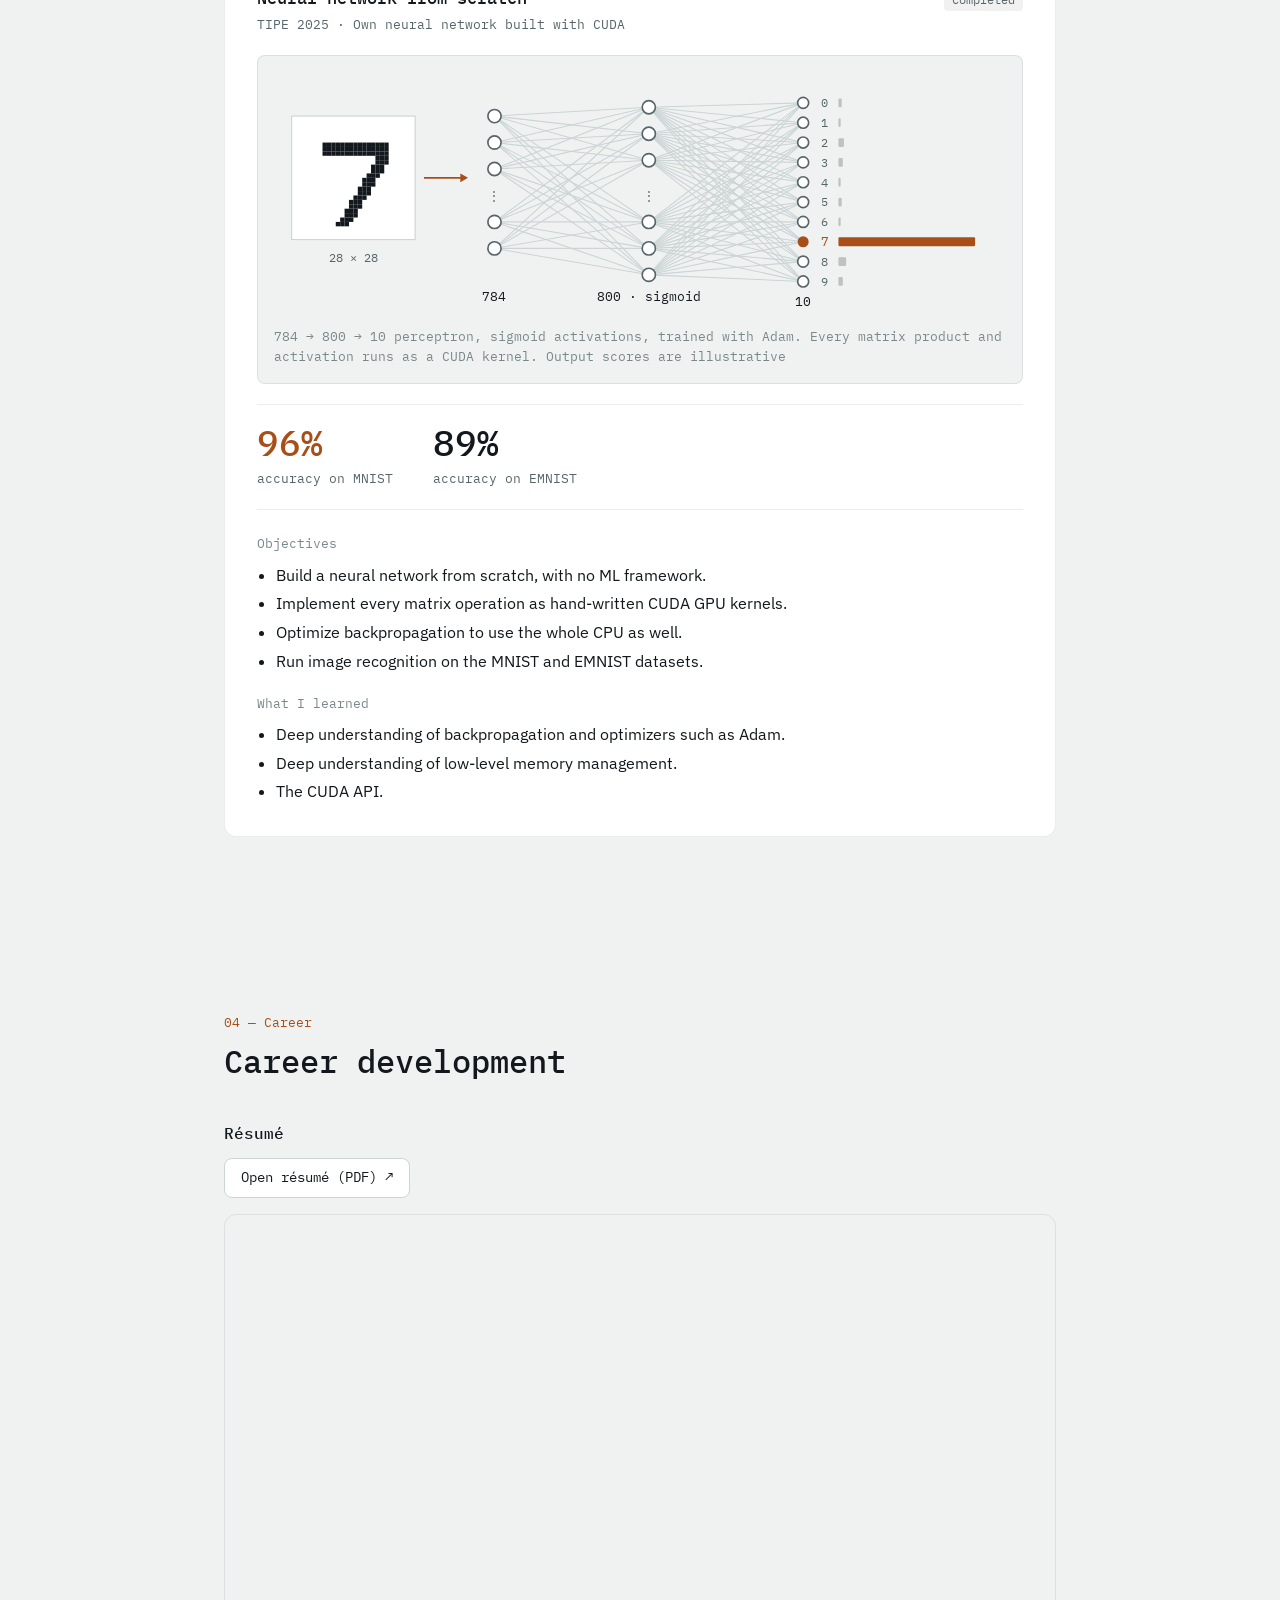
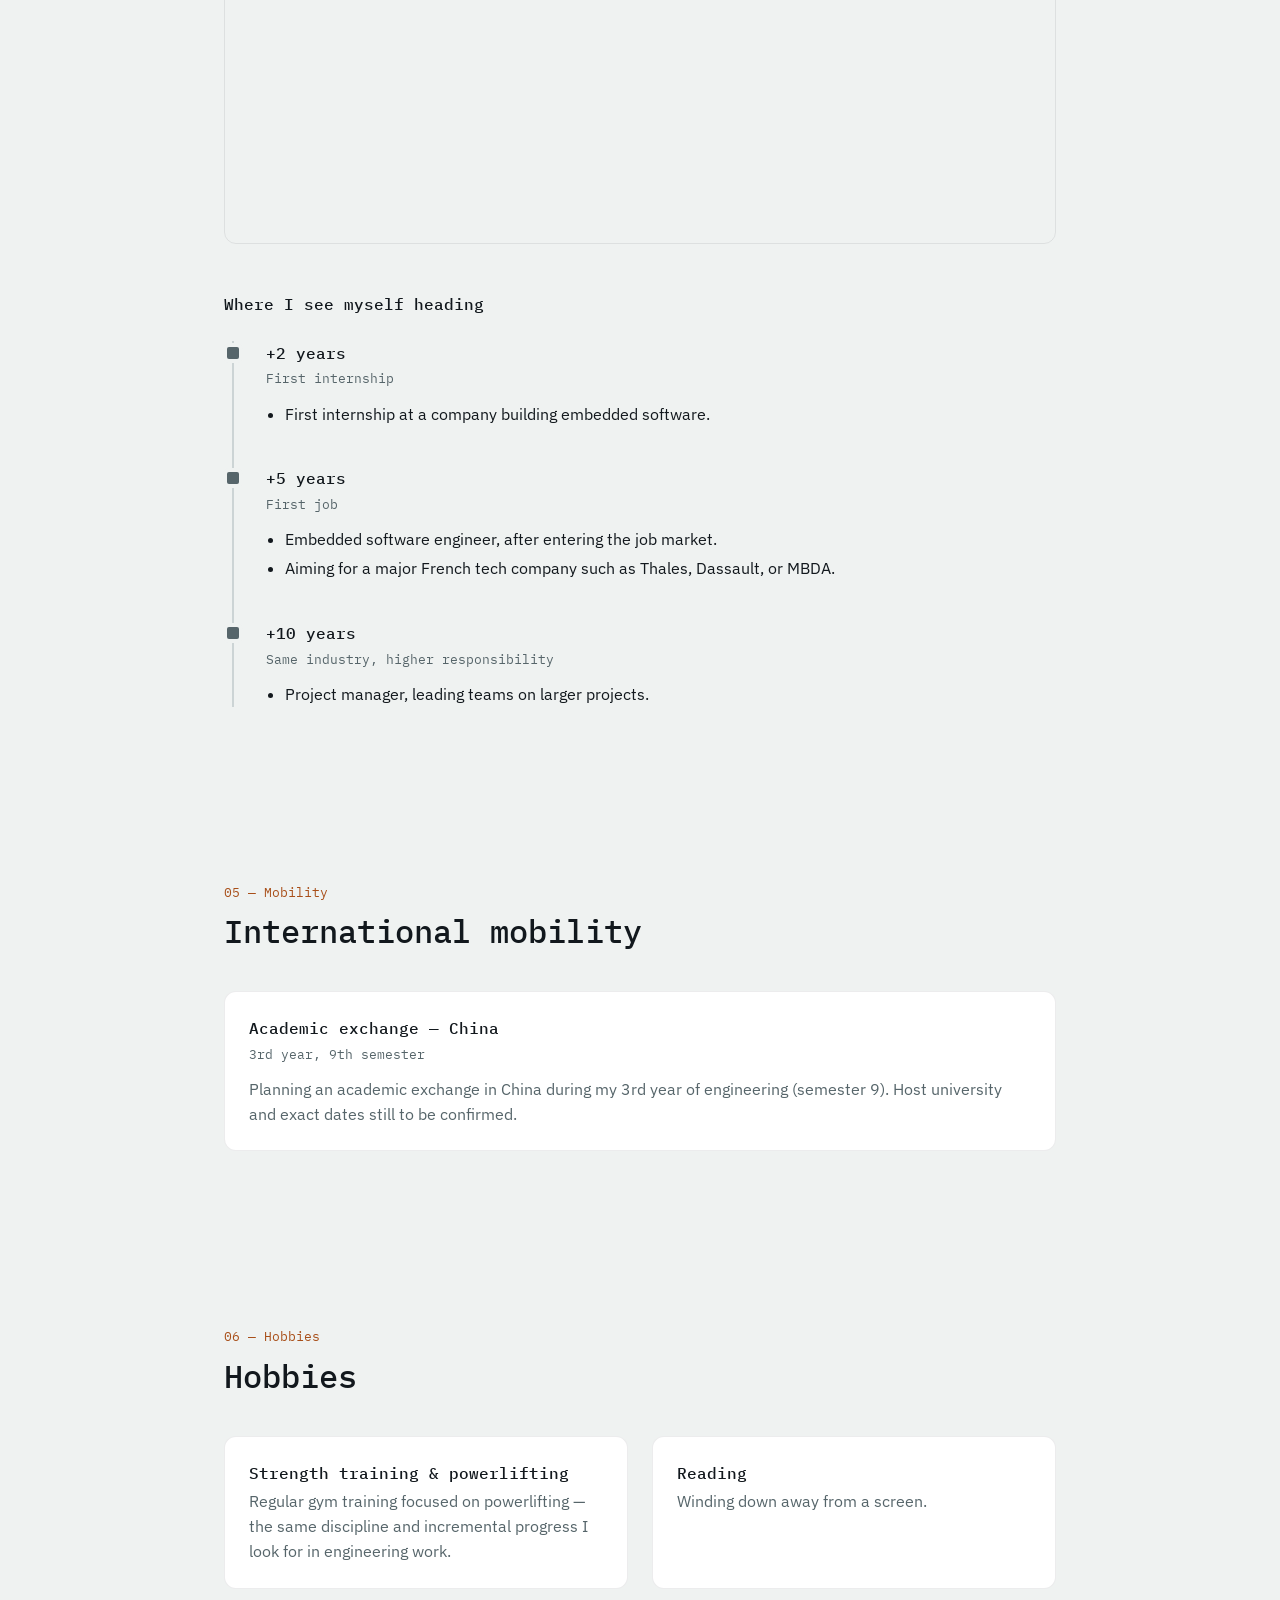
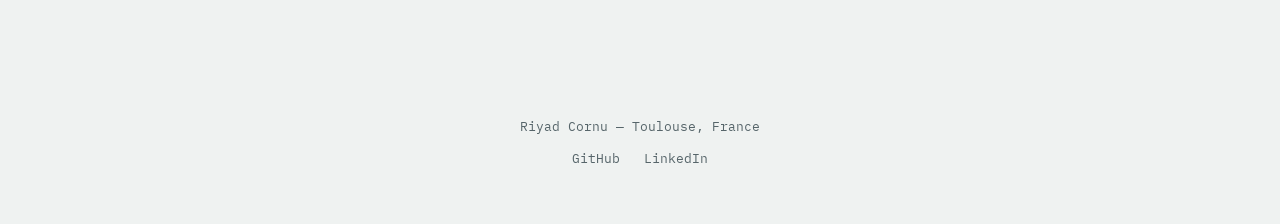
==== commit 44733a68: "Refonte visuelle et schémas des projets - Cuivre comme seul accent, quadrillage atténué, libellés sa" ====
--- a/index.html
+++ b/index.html
@@ -19,7 +19,7 @@
 
     <link rel="preconnect" href="https://fonts.googleapis.com">
     <link rel="preconnect" href="https://fonts.gstatic.com" crossorigin>
-    <link href="https://fonts.googleapis.com/css2?family=IBM+Plex+Mono:wght@400;500;600;700&family=IBM+Plex+Sans:wght@400;500;600&display=swap" rel="stylesheet">
+    <link href="https://fonts.googleapis.com/css2?family=IBM+Plex+Mono:wght@400;500;600&family=IBM+Plex+Sans:wght@400;500;600&display=swap" rel="stylesheet">
 
     <link rel="stylesheet" href="style/style.css">
 </head>
@@ -61,7 +61,7 @@
                         <span class="flag">--github</span>
                     </a>
                     <a role="listitem" href="#career">
-                        <span class="flag">--resume</span>
+                        <span class="flag flag-primary">--resume</span>
                     </a>
                 </div>
             </div>
@@ -69,12 +69,12 @@
 
         <section class="section" id="courses">
             <p class="eyebrow">01 — Education</p>
-            <h2>Engineering Courses</h2>
+            <h2>Engineering courses</h2>
             <div class="timeline">
                 <div class="timeline-item is-current">
                     <div class="timeline-content">
                         <div class="timeline-head">
-                            <h3>2nd Year of Engineering — ASR track</h3>
+                            <h3>2nd year of engineering — ASR track</h3>
                             <span class="badge badge-current">Current</span>
                         </div>
                         <small>Systems &amp; Networks Architecture · Toulouse INP – ENSEEIHT (N7) · 2026–2027</small>
@@ -90,7 +90,7 @@
                 </div>
                 <div class="timeline-item">
                     <div class="timeline-content">
-                        <h3>1st Year of Engineering</h3>
+                        <h3>1st year of engineering</h3>
                         <small>Toulouse INP – ENSEEIHT (N7) · 2025–2026</small>
                         <ul>
                             <li>Tools &amp; languages: C, Rust, Ada, MATLAB, Why3, Coq</li>
@@ -155,7 +155,7 @@
             <div class="tool-group">
                 <h3>Certifications</h3>
                 <div class="chip-row">
-                    <a href="https://mooc.gestiondeprojet.pm/" target="_blank" rel="noopener" style="text-decoration:none;">
+                    <a href="https://mooc.gestiondeprojet.pm/" target="_blank" rel="noopener" class="chip-link">
                         <span class="chip">MOOC Gestion de Projet (GdP27)</span>
                     </a>
                 </div>
@@ -180,7 +180,7 @@
 
         <section class="section" id="projects">
             <p class="eyebrow">03 — Projects</p>
-            <h2>Personal Projects</h2>
+            <h2>Personal projects</h2>
 
             <article class="project-card">
                 <div class="project-head">
@@ -204,10 +204,50 @@
 
             <article class="project-card">
                 <div class="project-head">
-                    <h3>SPI Master on FPGA (VHDL)</h3>
+                    <h3>SPI master on FPGA (VHDL)</h3>
                     <span class="status-badge status-done">Completed</span>
                 </div>
                 <small>ENSEEIHT computer architecture mini-project · VHDL on a Nexys 4 board with a PmodJSTK joystick</small>
+
+                <figure class="project-fig">
+                    <svg class="fig" viewBox="0 0 664 220" role="img" aria-label="SPI mode 0 timing of one byte exchange">
+                        <text class="sig" x="8" y="43">ss</text>
+                        <text class="sig" x="8" y="91">sclk</text>
+                        <text class="sig" x="8" y="139">mosi</text>
+                        <text class="sig" x="8" y="187">miso</text>
+                        <polyline class="wave" points="72,28 104,28 104,48 656,48"/>
+                        <polyline class="wave" points="72,76 184,76 184,96 212,96 212,76 240,76 240,96 268,96 268,76 296,76 296,96 324,96 324,76 352,76 352,96 380,96 380,76 408,76 408,96 436,96 436,76 464,76 464,96 492,96 492,76 520,76 520,96 548,96 548,76 576,76 576,96 604,96 604,76 656,76"/>
+                        <polyline class="wave" points="72,144 184,144 184,144 240,144 240,144 296,144 296,144 352,144 352,144 408,144 408,144 464,144 464,144 520,144 520,144 576,144 576,124 656,124"/>
+                        <polyline class="wave" points="72,192 184,192 184,172 240,172 240,192 296,192 296,172 352,172 352,192 408,192 408,192 464,192 464,172 520,172 520,192 576,192 576,172 656,172"/>
+                        <text class="note" x="144" y="66" text-anchor="middle">wait ≥ 15 µs</text>
+                        <line class="sample" x1="212" y1="72" x2="212" y2="196"/>
+                        <circle class="dot" cx="212" cy="172" r="3.5"/>
+                        <text class="note" x="212" y="116" text-anchor="middle">b7</text>
+                        <line class="sample" x1="268" y1="72" x2="268" y2="196"/>
+                        <circle class="dot" cx="268" cy="192" r="3.5"/>
+                        <text class="note" x="268" y="116" text-anchor="middle">b6</text>
+                        <line class="sample" x1="324" y1="72" x2="324" y2="196"/>
+                        <circle class="dot" cx="324" cy="172" r="3.5"/>
+                        <text class="note" x="324" y="116" text-anchor="middle">b5</text>
+                        <line class="sample" x1="380" y1="72" x2="380" y2="196"/>
+                        <circle class="dot" cx="380" cy="192" r="3.5"/>
+                        <text class="note" x="380" y="116" text-anchor="middle">b4</text>
+                        <line class="sample" x1="436" y1="72" x2="436" y2="196"/>
+                        <circle class="dot" cx="436" cy="192" r="3.5"/>
+                        <text class="note" x="436" y="116" text-anchor="middle">b3</text>
+                        <line class="sample" x1="492" y1="72" x2="492" y2="196"/>
+                        <circle class="dot" cx="492" cy="172" r="3.5"/>
+                        <text class="note" x="492" y="116" text-anchor="middle">b2</text>
+                        <line class="sample" x1="548" y1="72" x2="548" y2="196"/>
+                        <circle class="dot" cx="548" cy="192" r="3.5"/>
+                        <text class="note" x="548" y="116" text-anchor="middle">b1</text>
+                        <line class="sample" x1="604" y1="72" x2="604" y2="196"/>
+                        <circle class="dot" cx="604" cy="172" r="3.5"/>
+                        <text class="note" x="604" y="116" text-anchor="middle">b0</text>
+                        <text class="note acc" x="212" y="212" text-anchor="middle">↑ sample</text>
+                    </svg>
+                    <figcaption>Mode 0, MSB first: both sides shift on the falling edge of sclk, the master samples miso on the rising edge. Example byte: 0x01 (LED state) out, 0xA5 (low byte of X) in</figcaption>
+                </figure>
 
                 <p class="block-label">Objectives</p>
                 <ul>
@@ -226,10 +266,59 @@
 
             <article class="project-card">
                 <div class="project-head">
-                    <h3>CHIP-8 Emulator</h3>
+                    <h3>CHIP-8 emulator</h3>
                     <span class="status-badge status-done">Completed</span>
                 </div>
                 <small>Own CHIP-8 interpreter, written in C with SDL2</small>
+
+                <figure class="project-fig">
+                    <svg class="fig" viewBox="0 0 664 200" role="img" aria-label="CHIP-8 fetch and decode of opcode 0xD015">
+                        <text class="note" x="16" y="16">ram[4096]</text>
+                        <rect class="cell" x="16" y="28" width="128" height="24"/>
+                        <text class="note" x="24" y="44.0">0x000</text>
+                        <text class="note" x="136" y="44.0" text-anchor="end">reserved</text>
+                        <rect class="cell" x="16" y="52" width="128" height="24"/>
+                        <text class="note" x="24" y="68.0">0x050</text>
+                        <text class="note" x="136" y="68.0" text-anchor="end">fontset</text>
+                        <rect class="cell-gap" x="16" y="76" width="128" height="16"/>
+                        <text class="note" x="136" y="88.0" text-anchor="end">…</text>
+                        <rect class="cell" x="16" y="92" width="128" height="24"/>
+                        <text class="note" x="24" y="108.0">0x200</text>
+                        <text class="note" x="136" y="108.0" text-anchor="end">program</text>
+                        <rect class="cell-acc" x="16" y="116" width="128" height="24"/>
+                        <text class="note" x="24" y="132.0">PC</text>
+                        <text class="code" x="136" y="132.0" text-anchor="end">D0</text>
+                        <rect class="cell-acc" x="16" y="140" width="128" height="24"/>
+                        <text class="note" x="24" y="156.0">PC+1</text>
+                        <text class="code" x="136" y="156.0" text-anchor="end">15</text>
+                        <rect class="cell-gap" x="16" y="164" width="128" height="16"/>
+                        <text class="note" x="136" y="176.0" text-anchor="end">… 0xFFF</text>
+                        <line class="arrow" x1="152" y1="96" x2="178" y2="96"/><path class="arrow-head" d="M184 96 l-7 -4 v8 z"/>
+                        <text class="note" x="184" y="56">opcode = ram[PC] &lt;&lt; 8 | ram[PC+1]</text>
+                        <rect class="cell-acc" x="184" y="68" width="56" height="48" rx="4"/>
+                        <text class="big" x="212" y="100" text-anchor="middle">D</text>
+                        <text class="sig" x="212" y="136" text-anchor="middle">op</text>
+                        <text class="note" x="212" y="152" text-anchor="middle">0xF000</text>
+                        <rect class="cell" x="244" y="68" width="56" height="48" rx="4"/>
+                        <text class="big" x="272" y="100" text-anchor="middle">0</text>
+                        <text class="sig" x="272" y="136" text-anchor="middle">X</text>
+                        <text class="note" x="272" y="152" text-anchor="middle">V0</text>
+                        <rect class="cell" x="304" y="68" width="56" height="48" rx="4"/>
+                        <text class="big" x="332" y="100" text-anchor="middle">1</text>
+                        <text class="sig" x="332" y="136" text-anchor="middle">Y</text>
+                        <text class="note" x="332" y="152" text-anchor="middle">V1</text>
+                        <rect class="cell" x="364" y="68" width="56" height="48" rx="4"/>
+                        <text class="big" x="392" y="100" text-anchor="middle">5</text>
+                        <text class="sig" x="392" y="136" text-anchor="middle">N</text>
+                        <text class="note" x="392" y="152" text-anchor="middle">5 rows</text>
+                        <text class="code" x="184" y="184">OP_DXYN(chip, X, Y, N)</text>
+                        <line class="arrow" x1="428" y1="96" x2="450" y2="96"/><path class="arrow-head" d="M456 96 l-7 -4 v8 z"/>
+                        <text class="note" x="464" y="36">gfx[64*32]</text>
+                        <rect class="screen" x="464" y="48" width="192" height="96" rx="2"/>
+                        <g class="px"><rect x="482" y="66" width="3" height="3"/><rect x="485" y="66" width="3" height="3"/><rect x="488" y="66" width="3" height="3"/><rect x="482" y="69" width="3" height="3"/><rect x="491" y="69" width="3" height="3"/><rect x="482" y="72" width="3" height="3"/><rect x="491" y="72" width="3" height="3"/><rect x="482" y="75" width="3" height="3"/><rect x="491" y="75" width="3" height="3"/><rect x="482" y="78" width="3" height="3"/><rect x="485" y="78" width="3" height="3"/><rect x="488" y="78" width="3" height="3"/><rect x="503" y="66" width="3" height="3"/><rect x="506" y="66" width="3" height="3"/><rect x="509" y="66" width="3" height="3"/><rect x="512" y="66" width="3" height="3"/><rect x="503" y="69" width="3" height="3"/><rect x="512" y="69" width="3" height="3"/><rect x="503" y="72" width="3" height="3"/><rect x="512" y="72" width="3" height="3"/><rect x="503" y="75" width="3" height="3"/><rect x="512" y="75" width="3" height="3"/><rect x="503" y="78" width="3" height="3"/><rect x="506" y="78" width="3" height="3"/><rect x="509" y="78" width="3" height="3"/><rect x="512" y="78" width="3" height="3"/><rect x="530" y="66" width="3" height="3"/><rect x="527" y="69" width="3" height="3"/><rect x="530" y="69" width="3" height="3"/><rect x="530" y="72" width="3" height="3"/><rect x="530" y="75" width="3" height="3"/><rect x="527" y="78" width="3" height="3"/><rect x="530" y="78" width="3" height="3"/><rect x="533" y="78" width="3" height="3"/><rect x="545" y="66" width="3" height="3"/><rect x="548" y="66" width="3" height="3"/><rect x="551" y="66" width="3" height="3"/><rect x="554" y="66" width="3" height="3"/><rect x="545" y="69" width="3" height="3"/><rect x="545" y="72" width="3" height="3"/><rect x="548" y="72" width="3" height="3"/><rect x="551" y="72" width="3" height="3"/><rect x="554" y="72" width="3" height="3"/><rect x="554" y="75" width="3" height="3"/><rect x="545" y="78" width="3" height="3"/><rect x="548" y="78" width="3" height="3"/><rect x="551" y="78" width="3" height="3"/><rect x="554" y="78" width="3" height="3"/></g>
+                    </svg>
+                    <figcaption>Fetch two bytes at PC, split the opcode into nibbles, dispatch on the top one. 0xD015 draws a 5-row sprite at (V0, V1), here the built-in font glyphs</figcaption>
+                </figure>
 
                 <p class="block-label">Objectives</p>
                 <ul>
@@ -249,10 +338,52 @@
 
             <article class="project-card">
                 <div class="project-head">
-                    <h3>Memory Allocator (malloc)</h3>
+                    <h3>Memory allocator (malloc)</h3>
                     <span class="status-badge status-done">Completed</span>
                 </div>
                 <small>Own malloc/free/calloc/realloc, written in C</small>
+
+                <figure class="project-fig">
+                    <svg class="fig" viewBox="0 0 664 216" role="img" aria-label="How mon_malloc places blocks inside one mmap page">
+                        <text class="note" x="648" y="16" text-anchor="end">mmap · 1 page = 4096 B</text>
+                        <text class="sig" x="8" y="54">malloc(32)</text>
+                        <rect class="cell-hdr-new" x="136" y="32" width="40" height="32"/>
+                        <text class="hdr-text" x="156.0" y="52" text-anchor="middle">hdr</text>
+                        <rect class="cell-acc" x="176" y="32" width="64" height="32"/>
+                        <text class="code" x="208.0" y="52" text-anchor="middle">A · 32</text>
+                        <rect class="cell-gap" x="240" y="32" width="408" height="32"/>
+                        <text class="note" x="444.0" y="52" text-anchor="middle">4032 free</text>
+                        <text class="sig" x="8" y="110">malloc(64)</text>
+                        <rect class="cell-hdr" x="136" y="88" width="40" height="32"/>
+                        <text class="hdr-text" x="156.0" y="108" text-anchor="middle">hdr</text>
+                        <rect class="cell" x="176" y="88" width="64" height="32"/>
+                        <text class="code" x="208.0" y="108" text-anchor="middle">A · 32</text>
+                        <rect class="cell-hdr-new" x="240" y="88" width="40" height="32"/>
+                        <text class="hdr-text" x="260.0" y="108" text-anchor="middle">hdr</text>
+                        <rect class="cell-acc" x="280" y="88" width="96" height="32"/>
+                        <text class="code" x="328.0" y="108" text-anchor="middle">B · 64</text>
+                        <rect class="cell-gap" x="376" y="88" width="272" height="32"/>
+                        <text class="note" x="512.0" y="108" text-anchor="middle">3936 free</text>
+                        <path class="link" d="M156 88 C156 76 260 76 260 86"/>
+                        <text class="sig" x="8" y="166">free(A)</text>
+                        <text class="sig" x="8" y="182">malloc(24)</text>
+                        <rect class="cell-hdr" x="136" y="144" width="40" height="32"/>
+                        <text class="hdr-text" x="156.0" y="164" text-anchor="middle">hdr</text>
+                        <rect class="cell-acc" x="176" y="144" width="48" height="32"/>
+                        <text class="code" x="200.0" y="164" text-anchor="middle">C · 24</text>
+                        <rect class="cell-gap" x="224" y="144" width="16" height="32"/>
+                        <text class="note" x="232.0" y="164" text-anchor="middle">8</text>
+                        <rect class="cell-hdr" x="240" y="144" width="40" height="32"/>
+                        <text class="hdr-text" x="260.0" y="164" text-anchor="middle">hdr</text>
+                        <rect class="cell" x="280" y="144" width="96" height="32"/>
+                        <text class="code" x="328.0" y="164" text-anchor="middle">B · 64</text>
+                        <rect class="cell-gap" x="376" y="144" width="272" height="32"/>
+                        <text class="note" x="512.0" y="164" text-anchor="middle">3936 free</text>
+                        <path class="link" d="M156 144 C156 132 260 132 260 142"/>
+                        <text class="note" x="136" y="208">header_t { libre · size · octet_libre · next } = 32 B</text>
+                    </svg>
+                    <figcaption>First call maps a page. The next block is carved from the free bytes after the previous one, and a freed block is reused in place, its leftover kept in octet_libre</figcaption>
+                </figure>
 
                 <p class="block-label">Objectives</p>
                 <ul>
@@ -271,10 +402,41 @@
 
             <article class="project-card">
                 <div class="project-head">
-                    <h3>Unix Mini-shell</h3>
+                    <h3>Unix mini-shell</h3>
                     <span class="status-badge status-done">Completed</span>
                 </div>
                 <small>Own Unix shell, written in C</small>
+
+                <figure class="project-fig">
+                    <svg class="fig" viewBox="0 0 664 208" role="img" aria-label="Mini-shell running the pipeline ls -l | grep .c | wc -l">
+                        <rect class="cell" x="16" y="16" width="632" height="36" rx="6"/>
+                        <text class="code" x="32" y="39">minishell (parent)</text>
+                        <text class="note" x="632" y="39" text-anchor="end">sigsuspend() until SIGCHLD</text>
+                        <line class="fork" x1="100" y1="52" x2="100" y2="100"/>
+                        <rect class="cell" x="16" y="100" width="168" height="44" rx="6"/>
+                        <text class="code" x="100" y="127" text-anchor="middle">ls -l</text>
+                        <text class="note" x="100" y="164" text-anchor="middle">execvp</text>
+                        <line class="fork" x1="332" y1="52" x2="332" y2="100"/>
+                        <rect class="cell" x="248" y="100" width="168" height="44" rx="6"/>
+                        <text class="code" x="332" y="127" text-anchor="middle">grep .c</text>
+                        <text class="note" x="332" y="164" text-anchor="middle">execvp</text>
+                        <line class="fork" x1="564" y1="52" x2="564" y2="100"/>
+                        <rect class="cell" x="480" y="100" width="168" height="44" rx="6"/>
+                        <text class="code" x="564" y="127" text-anchor="middle">wc -l</text>
+                        <text class="note" x="564" y="164" text-anchor="middle">execvp</text>
+                        <text class="note" x="108" y="80">fork()</text>
+                        <line class="arrow" x1="188" y1="122" x2="240" y2="122"/><path class="arrow-head" d="M246 122 l-7 -4 v8 z"/>
+                        <text class="note acc" x="216" y="112" text-anchor="middle">pipe</text>
+                        <text class="note" x="216" y="140" text-anchor="middle">1 → 0</text>
+                        <line class="arrow" x1="420" y1="122" x2="472" y2="122"/><path class="arrow-head" d="M478 122 l-7 -4 v8 z"/>
+                        <text class="note acc" x="448" y="112" text-anchor="middle">pipe</text>
+                        <text class="note" x="448" y="140" text-anchor="middle">1 → 0</text>
+                        <path class="link-acc" d="M648 122 C660 122 660 46 652 40"/>
+                        <text class="note acc" x="560" y="80" text-anchor="middle">SIGCHLD</text>
+                        <text class="note" x="16" y="196">handler: waitpid(-1, …, WNOHANG) · dup2(fd_in, 0) · dup2(tube[1], 1)</text>
+                    </svg>
+                    <figcaption>For each command: pipe(), fork(), the child dup2()s its ends then execvp()s. The parent keeps the read end for the next command and waits with sigsuspend() while a SIGCHLD handler reaps children</figcaption>
+                </figure>
 
                 <p class="block-label">Objectives</p>
                 <ul>
@@ -293,10 +455,67 @@
 
             <article class="project-card">
                 <div class="project-head">
-                    <h3>Neural Network from Scratch</h3>
+                    <h3>Neural network from scratch</h3>
                     <span class="status-badge status-done">Completed</span>
                 </div>
                 <small>TIPE 2025 · Own neural network built with CUDA</small>
+
+                <figure class="project-fig">
+                    <svg class="fig" viewBox="0 0 664 220" role="img" aria-label="784 to 800 to 10 perceptron classifying a handwritten 7">
+                        <rect class="cell" x="16" y="40" width="112" height="112"/>
+                        <g class="px"><rect x="44" y="64" width="4" height="4"/><rect x="48" y="64" width="4" height="4"/><rect x="52" y="64" width="4" height="4"/><rect x="56" y="64" width="4" height="4"/><rect x="60" y="64" width="4" height="4"/><rect x="64" y="64" width="4" height="4"/><rect x="68" y="64" width="4" height="4"/><rect x="72" y="64" width="4" height="4"/><rect x="76" y="64" width="4" height="4"/><rect x="80" y="64" width="4" height="4"/><rect x="84" y="64" width="4" height="4"/><rect x="88" y="64" width="4" height="4"/><rect x="92" y="64" width="4" height="4"/><rect x="96" y="64" width="4" height="4"/><rect x="100" y="64" width="4" height="4"/><rect x="44" y="68" width="4" height="4"/><rect x="48" y="68" width="4" height="4"/><rect x="52" y="68" width="4" height="4"/><rect x="56" y="68" width="4" height="4"/><rect x="60" y="68" width="4" height="4"/><rect x="64" y="68" width="4" height="4"/><rect x="68" y="68" width="4" height="4"/><rect x="72" y="68" width="4" height="4"/><rect x="76" y="68" width="4" height="4"/><rect x="80" y="68" width="4" height="4"/><rect x="84" y="68" width="4" height="4"/><rect x="88" y="68" width="4" height="4"/><rect x="92" y="68" width="4" height="4"/><rect x="96" y="68" width="4" height="4"/><rect x="100" y="68" width="4" height="4"/><rect x="44" y="72" width="4" height="4"/><rect x="48" y="72" width="4" height="4"/><rect x="52" y="72" width="4" height="4"/><rect x="56" y="72" width="4" height="4"/><rect x="60" y="72" width="4" height="4"/><rect x="64" y="72" width="4" height="4"/><rect x="68" y="72" width="4" height="4"/><rect x="72" y="72" width="4" height="4"/><rect x="76" y="72" width="4" height="4"/><rect x="80" y="72" width="4" height="4"/><rect x="84" y="72" width="4" height="4"/><rect x="88" y="72" width="4" height="4"/><rect x="92" y="72" width="4" height="4"/><rect x="96" y="72" width="4" height="4"/><rect x="100" y="72" width="4" height="4"/><rect x="92" y="76" width="4" height="4"/><rect x="96" y="76" width="4" height="4"/><rect x="100" y="76" width="4" height="4"/><rect x="92" y="80" width="4" height="4"/><rect x="96" y="80" width="4" height="4"/><rect x="100" y="80" width="4" height="4"/><rect x="88" y="84" width="4" height="4"/><rect x="92" y="84" width="4" height="4"/><rect x="96" y="84" width="4" height="4"/><rect x="88" y="88" width="4" height="4"/><rect x="92" y="88" width="4" height="4"/><rect x="96" y="88" width="4" height="4"/><rect x="84" y="92" width="4" height="4"/><rect x="88" y="92" width="4" height="4"/><rect x="92" y="92" width="4" height="4"/><rect x="80" y="96" width="4" height="4"/><rect x="84" y="96" width="4" height="4"/><rect x="88" y="96" width="4" height="4"/><rect x="80" y="100" width="4" height="4"/><rect x="84" y="100" width="4" height="4"/><rect x="88" y="100" width="4" height="4"/><rect x="76" y="104" width="4" height="4"/><rect x="80" y="104" width="4" height="4"/><rect x="84" y="104" width="4" height="4"/><rect x="76" y="108" width="4" height="4"/><rect x="80" y="108" width="4" height="4"/><rect x="84" y="108" width="4" height="4"/><rect x="72" y="112" width="4" height="4"/><rect x="76" y="112" width="4" height="4"/><rect x="80" y="112" width="4" height="4"/><rect x="68" y="116" width="4" height="4"/><rect x="72" y="116" width="4" height="4"/><rect x="76" y="116" width="4" height="4"/><rect x="68" y="120" width="4" height="4"/><rect x="72" y="120" width="4" height="4"/><rect x="76" y="120" width="4" height="4"/><rect x="64" y="124" width="4" height="4"/><rect x="68" y="124" width="4" height="4"/><rect x="72" y="124" width="4" height="4"/><rect x="64" y="128" width="4" height="4"/><rect x="68" y="128" width="4" height="4"/><rect x="72" y="128" width="4" height="4"/><rect x="60" y="132" width="4" height="4"/><rect x="64" y="132" width="4" height="4"/><rect x="68" y="132" width="4" height="4"/><rect x="56" y="136" width="4" height="4"/><rect x="60" y="136" width="4" height="4"/><rect x="64" y="136" width="4" height="4"/></g>
+                        <text class="note" x="72" y="172" text-anchor="middle">28 × 28</text>
+                        <line class="arrow" x1="136" y1="96" x2="170" y2="96"/><path class="arrow-head" d="M176 96 l-7 -4 v8 z"/>
+                        <g class="edge"><line x1="200" y1="40" x2="340" y2="32"/><line x1="200" y1="40" x2="340" y2="56"/><line x1="200" y1="40" x2="340" y2="80"/><line x1="200" y1="40" x2="340" y2="136"/><line x1="200" y1="40" x2="340" y2="160"/><line x1="200" y1="40" x2="340" y2="184"/><line x1="200" y1="64" x2="340" y2="32"/><line x1="200" y1="64" x2="340" y2="56"/><line x1="200" y1="64" x2="340" y2="80"/><line x1="200" y1="64" x2="340" y2="136"/><line x1="200" y1="64" x2="340" y2="160"/><line x1="200" y1="64" x2="340" y2="184"/><line x1="200" y1="88" x2="340" y2="32"/><line x1="200" y1="88" x2="340" y2="56"/><line x1="200" y1="88" x2="340" y2="80"/><line x1="200" y1="88" x2="340" y2="136"/><line x1="200" y1="88" x2="340" y2="160"/><line x1="200" y1="88" x2="340" y2="184"/><line x1="200" y1="136" x2="340" y2="32"/><line x1="200" y1="136" x2="340" y2="56"/><line x1="200" y1="136" x2="340" y2="80"/><line x1="200" y1="136" x2="340" y2="136"/><line x1="200" y1="136" x2="340" y2="160"/><line x1="200" y1="136" x2="340" y2="184"/><line x1="200" y1="160" x2="340" y2="32"/><line x1="200" y1="160" x2="340" y2="56"/><line x1="200" y1="160" x2="340" y2="80"/><line x1="200" y1="160" x2="340" y2="136"/><line x1="200" y1="160" x2="340" y2="160"/><line x1="200" y1="160" x2="340" y2="184"/><line x1="340" y1="32" x2="480" y2="28"/><line x1="340" y1="32" x2="480" y2="46"/><line x1="340" y1="32" x2="480" y2="64"/><line x1="340" y1="32" x2="480" y2="82"/><line x1="340" y1="32" x2="480" y2="100"/><line x1="340" y1="32" x2="480" y2="118"/><line x1="340" y1="32" x2="480" y2="136"/><line x1="340" y1="32" x2="480" y2="154"/><line x1="340" y1="32" x2="480" y2="172"/><line x1="340" y1="32" x2="480" y2="190"/><line x1="340" y1="56" x2="480" y2="28"/><line x1="340" y1="56" x2="480" y2="46"/><line x1="340" y1="56" x2="480" y2="64"/><line x1="340" y1="56" x2="480" y2="82"/><line x1="340" y1="56" x2="480" y2="100"/><line x1="340" y1="56" x2="480" y2="118"/><line x1="340" y1="56" x2="480" y2="136"/><line x1="340" y1="56" x2="480" y2="154"/><line x1="340" y1="56" x2="480" y2="172"/><line x1="340" y1="56" x2="480" y2="190"/><line x1="340" y1="80" x2="480" y2="28"/><line x1="340" y1="80" x2="480" y2="46"/><line x1="340" y1="80" x2="480" y2="64"/><line x1="340" y1="80" x2="480" y2="82"/><line x1="340" y1="80" x2="480" y2="100"/><line x1="340" y1="80" x2="480" y2="118"/><line x1="340" y1="80" x2="480" y2="136"/><line x1="340" y1="80" x2="480" y2="154"/><line x1="340" y1="80" x2="480" y2="172"/><line x1="340" y1="80" x2="480" y2="190"/><line x1="340" y1="136" x2="480" y2="28"/><line x1="340" y1="136" x2="480" y2="46"/><line x1="340" y1="136" x2="480" y2="64"/><line x1="340" y1="136" x2="480" y2="82"/><line x1="340" y1="136" x2="480" y2="100"/><line x1="340" y1="136" x2="480" y2="118"/><line x1="340" y1="136" x2="480" y2="136"/><line x1="340" y1="136" x2="480" y2="154"/><line x1="340" y1="136" x2="480" y2="172"/><line x1="340" y1="136" x2="480" y2="190"/><line x1="340" y1="160" x2="480" y2="28"/><line x1="340" y1="160" x2="480" y2="46"/><line x1="340" y1="160" x2="480" y2="64"/><line x1="340" y1="160" x2="480" y2="82"/><line x1="340" y1="160" x2="480" y2="100"/><line x1="340" y1="160" x2="480" y2="118"/><line x1="340" y1="160" x2="480" y2="136"/><line x1="340" y1="160" x2="480" y2="154"/><line x1="340" y1="160" x2="480" y2="172"/><line x1="340" y1="160" x2="480" y2="190"/><line x1="340" y1="184" x2="480" y2="28"/><line x1="340" y1="184" x2="480" y2="46"/><line x1="340" y1="184" x2="480" y2="64"/><line x1="340" y1="184" x2="480" y2="82"/><line x1="340" y1="184" x2="480" y2="100"/><line x1="340" y1="184" x2="480" y2="118"/><line x1="340" y1="184" x2="480" y2="136"/><line x1="340" y1="184" x2="480" y2="154"/><line x1="340" y1="184" x2="480" y2="172"/><line x1="340" y1="184" x2="480" y2="190"/></g>
+                        <circle class="node" cx="200" cy="40" r="6"/>
+                        <circle class="node" cx="200" cy="64" r="6"/>
+                        <circle class="node" cx="200" cy="88" r="6"/>
+                        <circle class="node" cx="200" cy="136" r="6"/>
+                        <circle class="node" cx="200" cy="160" r="6"/>
+                        <circle class="node" cx="340" cy="32" r="6"/>
+                        <circle class="node" cx="340" cy="56" r="6"/>
+                        <circle class="node" cx="340" cy="80" r="6"/>
+                        <circle class="node" cx="340" cy="136" r="6"/>
+                        <circle class="node" cx="340" cy="160" r="6"/>
+                        <circle class="node" cx="340" cy="184" r="6"/>
+                        <text class="note" x="200" y="116" text-anchor="middle">⋮</text>
+                        <text class="note" x="340" y="116" text-anchor="middle">⋮</text>
+                        <circle class="node" cx="480" cy="28" r="5"/>
+                        <text class="note" x="496" y="32">0</text>
+                        <rect class="bar" x="512" y="24" width="3" height="8" rx="1"/>
+                        <circle class="node" cx="480" cy="46" r="5"/>
+                        <text class="note" x="496" y="50">1</text>
+                        <rect class="bar" x="512" y="42" width="2" height="8" rx="1"/>
+                        <circle class="node" cx="480" cy="64" r="5"/>
+                        <text class="note" x="496" y="68">2</text>
+                        <rect class="bar" x="512" y="60" width="5" height="8" rx="1"/>
+                        <circle class="node" cx="480" cy="82" r="5"/>
+                        <text class="note" x="496" y="86">3</text>
+                        <rect class="bar" x="512" y="78" width="4" height="8" rx="1"/>
+                        <circle class="node" cx="480" cy="100" r="5"/>
+                        <text class="note" x="496" y="104">4</text>
+                        <rect class="bar" x="512" y="96" width="2" height="8" rx="1"/>
+                        <circle class="node" cx="480" cy="118" r="5"/>
+                        <text class="note" x="496" y="122">5</text>
+                        <rect class="bar" x="512" y="114" width="3" height="8" rx="1"/>
+                        <circle class="node" cx="480" cy="136" r="5"/>
+                        <text class="note" x="496" y="140">6</text>
+                        <rect class="bar" x="512" y="132" width="2" height="8" rx="1"/>
+                        <circle class="node-acc" cx="480" cy="154" r="5"/>
+                        <text class="sig acc" x="496" y="158">7</text>
+                        <rect class="bar-acc" x="512" y="150" width="124" height="8" rx="1"/>
+                        <circle class="node" cx="480" cy="172" r="5"/>
+                        <text class="note" x="496" y="176">8</text>
+                        <rect class="bar" x="512" y="168" width="7" height="8" rx="1"/>
+                        <circle class="node" cx="480" cy="190" r="5"/>
+                        <text class="note" x="496" y="194">9</text>
+                        <rect class="bar" x="512" y="186" width="4" height="8" rx="1"/>
+                        <text class="sig" x="200" y="208" text-anchor="middle">784</text>
+                        <text class="sig" x="340" y="208" text-anchor="middle">800 · sigmoid</text>
+                        <text class="sig" x="480" y="212" text-anchor="middle">10</text>
+                    </svg>
+                    <figcaption>784 → 800 → 10 perceptron, sigmoid activations, trained with Adam. Every matrix product and activation runs as a CUDA kernel. Output scores are illustrative</figcaption>
+                </figure>
 
                 <div class="stat-row">
                     <div class="stat"><b>96%</b><span>accuracy on MNIST</span></div>
@@ -321,7 +540,7 @@
 
         <section class="section" id="career">
             <p class="eyebrow">04 — Career</p>
-            <h2>Career Development</h2>
+            <h2>Career development</h2>
 
             <div id="resume">
                 <h3>Résumé</h3>
@@ -366,7 +585,7 @@
 
         <section class="section" id="mobility">
             <p class="eyebrow">05 — Mobility</p>
-            <h2>International Mobility</h2>
+            <h2>International mobility</h2>
             <article class="info-card">
                 <h3>Academic exchange — China</h3>
                 <small>3rd year, 9th semester</small>
--- a/style/style.css
+++ b/style/style.css
@@ -1,19 +1,31 @@
 /* ---------------------------------------------------------
    Tokens
+   World: an electronics bench. Datasheet paper, copper traces,
+   silkscreen. Copper is the only accent.
 --------------------------------------------------------- */
 :root {
   --paper: #eff2f1;
   --paper-raised: #ffffff;
   --ink: #12181d;
   --line: #ccd4d5;
-  --trace: #1e5f86;
-  --trace-deep: #0e3a52;
-  --copper: #b8591f;
+  --grid-line: color-mix(in srgb, var(--line) 45%, transparent);
+  --copper: #a84f19;
   --copper-tint: #f2ddc9;
   --graphite: #56656a;
+  --muted: #7a888c;
+  --hairline: color-mix(in srgb, var(--ink) 8%, transparent);
+  --ic-body: #1b2328;
+  --ic-text: #dfe7e9;
 
   --font-mono: 'IBM Plex Mono', 'SFMono-Regular', Consolas, monospace;
   --font-sans: 'IBM Plex Sans', -apple-system, Segoe UI, Helvetica, Arial, sans-serif;
+
+  --radius-tag: 4px;
+  --radius-control: 8px;
+  --radius-card: 12px;
+
+  --ease: cubic-bezier(0.2, 0, 0, 1);
+  --fast: 150ms;
 
   --grid-size: 44px;
 }
@@ -24,11 +36,14 @@
     --paper-raised: #131b20;
     --ink: #dfe7e9;
     --line: #263237;
-    --trace: #6cb8e6;
-    --trace-deep: #9fd3f2;
+    --grid-line: color-mix(in srgb, var(--line) 55%, transparent);
     --copper: #e08b48;
     --copper-tint: #3a2a1c;
     --graphite: #93a3a8;
+    --muted: #6f7f84;
+    --hairline: color-mix(in srgb, var(--ink) 9%, transparent);
+    --ic-body: #05090b;
+    --ic-text: #c7d1d4;
   }
 }
 
@@ -47,8 +62,8 @@
   margin: 0;
   background-color: var(--paper);
   background-image:
-    linear-gradient(to right, var(--line) 1px, transparent 1px),
-    linear-gradient(to bottom, var(--line) 1px, transparent 1px);
+    linear-gradient(to right, var(--grid-line) 1px, transparent 1px),
+    linear-gradient(to bottom, var(--grid-line) 1px, transparent 1px);
   background-size: var(--grid-size) var(--grid-size);
   background-attachment: fixed;
   font-family: var(--font-sans);
@@ -56,14 +71,6 @@
   line-height: 1.55;
 }
 
-@media (prefers-color-scheme: dark) {
-  body {
-    background-image:
-      linear-gradient(to right, var(--line) 1px, transparent 1px),
-      linear-gradient(to bottom, var(--line) 1px, transparent 1px);
-  }
-}
-
 a {
   color: inherit;
 }
@@ -81,9 +88,14 @@
   margin-top: 4px;
 }
 
+b {
+  font-weight: 600;
+}
+
 :focus-visible {
   outline: 2px solid var(--copper);
-  outline-offset: 3px;
+  outline-offset: 2px;
+  border-radius: var(--radius-tag);
 }
 
 @media (prefers-reduced-motion: reduce) {
@@ -108,45 +120,48 @@
   align-items: center;
   justify-content: space-between;
   gap: 16px;
-  padding: 12px 28px;
-  background-color: color-mix(in srgb, var(--paper) 85%, transparent);
+  height: 64px;
+  padding: 0 32px;
+  background-color: color-mix(in srgb, var(--paper) 88%, transparent);
   backdrop-filter: blur(8px);
-  border-bottom: 1px solid var(--line);
+  border-bottom: 1px solid var(--hairline);
 }
 
 .brand {
   font-family: var(--font-mono);
-  font-weight: 700;
-  font-size: 0.95rem;
-  letter-spacing: 0.05em;
+  font-weight: 600;
+  font-size: 0.9375rem;
   background: var(--ink);
   color: var(--paper);
-  padding: 5px 9px;
+  padding: 4px 8px;
   border-radius: 6px;
   text-decoration: none;
   flex-shrink: 0;
 }
 
 nav ul {
+  flex: 1;
   list-style: none;
   margin: 0;
   padding: 0;
   display: flex;
   flex-wrap: wrap;
   justify-content: flex-end;
-  gap: 4px 22px;
+  gap: 4px 24px;
+}
+
+nav li + li {
+  margin-top: 0;
 }
 
 nav a {
   text-decoration: none;
   font-family: var(--font-mono);
-  font-size: 0.82rem;
-  letter-spacing: 0.03em;
-  text-transform: uppercase;
-  color: var(--graphite);
-  padding-bottom: 3px;
-  border-bottom: 2px solid transparent;
-  transition: color 0.2s ease, border-color 0.2s ease;
+  font-size: 0.875rem;
+  color: var(--graphite);
+  padding: 4px 0;
+  border-bottom: 1px solid transparent;
+  transition: color var(--fast) var(--ease), border-color var(--fast) var(--ease);
 }
 
 nav a:hover {
@@ -154,33 +169,26 @@
   border-color: var(--copper);
 }
 
-nav ul {
-  flex: 1;
-}
-
-nav li + li {
-  margin-top: 0;
-}
-
 .lang-switch {
   display: flex;
   flex-shrink: 0;
-  border: 1px solid var(--line);
-  border-radius: 999px;
-  overflow: hidden;
+  border: 1px solid var(--hairline);
+  border-radius: var(--radius-control);
+  padding: 2px;
+  gap: 2px;
   font-family: var(--font-mono);
   font-size: 0.75rem;
-  letter-spacing: 0.05em;
 }
 
 .lang-switch a,
 .lang-switch .lang-current {
-  padding: 3px 10px;
+  padding: 2px 8px;
+  border-radius: 6px;
   border-bottom: 0;
 }
 
 .lang-switch a:hover {
-  color: var(--copper);
+  color: var(--ink);
 }
 
 .lang-current {
@@ -190,18 +198,31 @@
 
 @media (max-width: 640px) {
   nav {
+    position: sticky;
+    height: auto;
     flex-direction: column;
     align-items: flex-start;
-    gap: 10px;
+    gap: 8px;
+    padding: 12px 16px 8px;
   }
   nav ul {
     justify-content: flex-start;
+    flex-wrap: nowrap;
     width: 100%;
+    gap: 16px;
+    overflow-x: auto;
+    scrollbar-width: none;
+  }
+  nav li {
+    flex-shrink: 0;
+  }
+  main {
+    padding-top: 0;
   }
   .lang-switch {
     position: absolute;
     top: 12px;
-    right: 28px;
+    right: 16px;
   }
 }
 
@@ -216,34 +237,35 @@
   max-width: 880px;
   margin: 0 auto;
   padding: 88px 24px;
-  scroll-margin-top: 90px;
+  scroll-margin-top: 64px;
 }
 
 .eyebrow {
   font-family: var(--font-mono);
-  font-size: 0.78rem;
-  letter-spacing: 0.14em;
-  text-transform: uppercase;
+  font-size: 0.8125rem;
   color: var(--copper);
-  margin: 0 0 10px;
+  margin: 0 0 8px;
 }
 
 h2 {
   font-family: var(--font-mono);
+  font-weight: 500;
   font-size: clamp(1.5rem, 3vw, 2rem);
-  margin: 0 0 36px;
+  line-height: 1.25;
+  margin: 0 0 40px;
 }
 
 h3 {
   font-family: var(--font-mono);
-  font-size: 1.05rem;
+  font-weight: 500;
+  font-size: 1rem;
   margin: 0 0 4px;
 }
 
 small {
   display: block;
   font-family: var(--font-mono);
-  font-size: 0.8rem;
+  font-size: 0.8125rem;
   color: var(--graphite);
   margin-bottom: 12px;
 }
@@ -252,66 +274,91 @@
    Hero
 --------------------------------------------------------- */
 .hero {
-  min-height: 88vh;
+  min-height: min(calc(100vh - 64px), 720px);
   display: flex;
   align-items: center;
-  padding: 120px 28px 60px;
-  scroll-margin-top: 0;
+  padding: 64px 32px;
+  scroll-margin-top: 64px;
 }
 
 .hero-inner {
-  max-width: 760px;
+  width: 100%;
+  max-width: 832px;
   margin: 0 auto;
 }
 
 .hero h1 {
   font-family: var(--font-mono);
-  font-weight: 600;
-  font-size: clamp(2.4rem, 7vw, 4rem);
+  font-weight: 500;
+  font-size: clamp(2.5rem, 6vw, 4rem);
+  line-height: 1.1;
   letter-spacing: -0.01em;
-  margin: 0 0 14px;
+  margin: 0 0 16px;
 }
 
 .hero-role {
   font-family: var(--font-mono);
-  color: var(--trace);
-  font-size: clamp(0.95rem, 2vw, 1.1rem);
-  margin: 0 0 22px;
+  color: var(--ink);
+  font-size: clamp(0.9375rem, 1.6vw, 1.0625rem);
+  margin: 0 0 24px;
 }
 
 .hero-pitch {
   max-width: 60ch;
   color: var(--graphite);
-  font-size: 1.05rem;
-  margin: 0 0 36px;
+  font-size: 1.0625rem;
+  margin: 0 0 32px;
 }
 
 .cmd-row {
   display: flex;
   flex-wrap: wrap;
-  gap: 10px;
-}
-
+  gap: 8px;
+}
+
+.cmd-row a {
+  text-decoration: none;
+  border-radius: var(--radius-control);
+}
+
+/* Signature: links as keycaps for command-line flags */
 .cmd-row .flag {
   display: inline-block;
   font-family: var(--font-mono);
-  font-size: 0.85rem;
-  padding: 9px 16px;
+  font-size: 0.875rem;
+  padding: 8px 12px;
   border: 1px solid var(--line);
-  border-radius: 999px;
+  border-bottom-width: 2px;
+  border-radius: var(--radius-control);
   background: var(--paper-raised);
   color: var(--ink);
-  transition: border-color 0.2s ease, color 0.2s ease, transform 0.15s ease;
-}
-
-.cmd-row a {
-  text-decoration: none;
+  transition: border-color var(--fast) var(--ease), color var(--fast) var(--ease), transform var(--fast) var(--ease);
 }
 
 .cmd-row a:hover .flag {
   border-color: var(--copper);
-  color: var(--copper);
-  transform: translateY(-1px);
+}
+
+.cmd-row a:active .flag {
+  transform: scale(0.97);
+}
+
+.cmd-row .flag-primary {
+  background: var(--ink);
+  border-color: var(--ink);
+  color: var(--paper);
+}
+
+.cmd-row a:hover .flag-primary {
+  border-color: var(--ink);
+  border-bottom-color: var(--copper);
+}
+
+@media (max-width: 640px) {
+  .hero {
+    min-height: 0;
+    padding: 48px 16px 64px;
+  }
 }
 
 /* ---------------------------------------------------------
@@ -320,8 +367,8 @@
 .timeline {
   position: relative;
   border-left: 2px solid var(--line);
-  margin-left: 6px;
-  padding-left: 30px;
+  margin-left: 8px;
+  padding-left: 32px;
 }
 
 .timeline-item {
@@ -333,16 +380,17 @@
   padding-bottom: 0;
 }
 
+/* Solder pads on the timeline */
 .timeline-item::before {
   content: '';
   position: absolute;
-  left: -37px;
-  top: 4px;
+  left: -39px;
+  top: 6px;
   width: 12px;
   height: 12px;
-  background: var(--trace);
+  background: var(--graphite);
   border-radius: 2px;
-  box-shadow: 0 0 0 3px var(--paper);
+  box-shadow: 0 0 0 4px var(--paper);
 }
 
 .timeline-item.is-current::before {
@@ -352,27 +400,34 @@
 .timeline-head {
   display: flex;
   align-items: center;
-  gap: 10px;
+  gap: 8px;
   flex-wrap: wrap;
 }
 
-.badge {
-  font-family: var(--font-mono);
-  font-size: 0.68rem;
-  text-transform: uppercase;
-  letter-spacing: 0.06em;
-  padding: 3px 9px;
-  border-radius: 999px;
-}
-
-.badge-current {
+.badge,
+.status-badge {
+  font-family: var(--font-mono);
+  font-size: 0.75rem;
+  line-height: 1.5;
+  padding: 2px 8px;
+  border-radius: var(--radius-tag);
+  white-space: nowrap;
+}
+
+.badge-current,
+.status-progress {
   background: var(--copper-tint);
   color: var(--copper);
 }
 
+.status-done {
+  background: color-mix(in srgb, var(--ink) 6%, transparent);
+  color: var(--graphite);
+}
+
 .timeline-note {
   font-family: var(--font-mono);
-  font-size: 0.82rem;
+  font-size: 0.8125rem;
   color: var(--graphite);
   margin: 4px 0 8px;
 }
@@ -381,7 +436,7 @@
    Toolbox
 --------------------------------------------------------- */
 .tool-group {
-  margin-bottom: 30px;
+  margin-bottom: 32px;
 }
 
 .tool-group:last-child {
@@ -389,9 +444,8 @@
 }
 
 .tool-group h3 {
-  font-size: 0.82rem;
-  text-transform: uppercase;
-  letter-spacing: 0.06em;
+  font-family: var(--font-sans);
+  font-size: 0.875rem;
   color: var(--graphite);
   margin-bottom: 12px;
 }
@@ -399,32 +453,50 @@
 .chip-row {
   display: flex;
   flex-wrap: wrap;
-  gap: 10px;
+  gap: 8px;
 }
 
 .chip {
-  font-family: var(--font-mono);
-  font-size: 0.85rem;
-  padding: 7px 14px;
+  display: inline-block;
+  font-family: var(--font-mono);
+  font-size: 0.875rem;
+  padding: 4px 12px;
   border: 1px solid var(--line);
-  border-radius: 999px;
+  border-radius: 6px;
   background: var(--paper-raised);
 }
 
 .chip-upcoming {
   border-style: dashed;
+  background: transparent;
+  color: var(--graphite);
+}
+
+.chip-link {
+  text-decoration: none;
+  border-radius: 6px;
+}
+
+.chip-link .chip {
+  transition: border-color var(--fast) var(--ease);
+}
+
+.chip-link:hover .chip {
   border-color: var(--copper);
-  color: var(--copper);
+}
+
+.tool-group .chip-row + small {
+  margin: 12px 0 4px;
 }
 
 /* ---------------------------------------------------------
    Project cards
 --------------------------------------------------------- */
 .project-card {
-  border: 1px solid var(--line);
-  border-radius: 14px;
+  border: 1px solid var(--hairline);
+  border-radius: var(--radius-card);
   background: var(--paper-raised);
-  padding: 28px 32px;
+  padding: 32px;
   margin-bottom: 24px;
 }
 
@@ -438,71 +510,216 @@
   align-items: baseline;
   flex-wrap: wrap;
   gap: 8px 16px;
-  margin-bottom: 2px;
+  margin-bottom: 4px;
 }
 
 .project-head h3 {
   margin: 0;
-}
-
-.status-badge {
-  font-family: var(--font-mono);
-  font-size: 0.7rem;
-  text-transform: uppercase;
-  letter-spacing: 0.05em;
-  padding: 4px 11px;
-  border-radius: 999px;
-  white-space: nowrap;
-}
-
-.status-done {
-  background: color-mix(in srgb, var(--trace) 16%, transparent);
-  color: var(--trace-deep);
-}
-
-.status-progress {
-  background: var(--copper-tint);
+  font-size: 1.0625rem;
+}
+
+.stat-row {
+  display: flex;
+  gap: 40px;
+  margin: 20px 0 24px;
+  padding: 20px 0;
+  border-top: 1px solid var(--hairline);
+  border-bottom: 1px solid var(--hairline);
+  flex-wrap: wrap;
+}
+
+.stat {
+  display: flex;
+  flex-direction: column;
+}
+
+.stat b {
+  font-family: var(--font-mono);
+  font-weight: 500;
+  font-size: 2.25rem;
+  font-variant-numeric: tabular-nums;
+  color: var(--ink);
+  line-height: 1;
+}
+
+.stat:first-child b {
   color: var(--copper);
 }
 
-.stat-row {
-  display: flex;
-  gap: 32px;
-  margin: 18px 0 22px;
-  flex-wrap: wrap;
-}
-
-.stat {
-  display: flex;
-  flex-direction: column;
-}
-
-.stat b {
-  font-family: var(--font-mono);
-  font-size: 1.7rem;
-  color: var(--trace);
-  line-height: 1;
-}
-
 .stat span {
-  font-size: 0.82rem;
-  color: var(--graphite);
-  margin-top: 4px;
+  font-family: var(--font-mono);
+  font-size: 0.8125rem;
+  color: var(--graphite);
+  margin-top: 8px;
 }
 
 .block-label {
   font-family: var(--font-mono);
-  font-size: 0.78rem;
-  text-transform: uppercase;
-  letter-spacing: 0.05em;
-  color: var(--graphite);
-  margin: 18px 0 8px;
+  font-size: 0.8125rem;
+  color: var(--muted);
+  margin: 20px 0 8px;
 }
 
 .project-card ul {
   margin-bottom: 0;
 }
 
+@media (max-width: 640px) {
+  .project-card {
+    padding: 24px 20px;
+  }
+}
+
+/* Project diagrams: drawn from each project's real code */
+.project-fig {
+  margin: 20px 0 4px;
+  padding: 16px;
+  background: var(--paper);
+  border: 1px solid var(--hairline);
+  border-radius: var(--radius-control);
+  overflow-x: auto;
+}
+
+.project-fig svg {
+  display: block;
+  width: 100%;
+  min-width: 560px;
+  height: auto;
+}
+
+.project-fig figcaption {
+  font-family: var(--font-mono);
+  font-size: 0.8125rem;
+  color: var(--muted);
+  margin-top: 12px;
+  min-width: 0;
+}
+
+.fig text {
+  font-family: var(--font-mono);
+}
+
+.fig .sig {
+  fill: var(--ink);
+  font-size: 12px;
+}
+
+.fig .note {
+  fill: var(--graphite);
+  font-size: 11px;
+}
+
+.fig .code {
+  fill: var(--ink);
+  font-size: 12px;
+  font-weight: 500;
+}
+
+.fig .big {
+  fill: var(--ink);
+  font-size: 24px;
+  font-weight: 500;
+}
+
+.fig .acc {
+  fill: var(--copper);
+}
+
+.fig .wave {
+  fill: none;
+  stroke: var(--ink);
+  stroke-width: 1.5;
+  stroke-linejoin: round;
+}
+
+.fig .sample {
+  stroke: var(--copper);
+  stroke-width: 1;
+  stroke-dasharray: 2 3;
+  opacity: 0.7;
+}
+
+.fig .dot,
+.fig .node-acc,
+.fig .bar-acc,
+.fig .arrow-head {
+  fill: var(--copper);
+}
+
+.fig .arrow {
+  stroke: var(--copper);
+  stroke-width: 1.5;
+}
+
+.fig .cell,
+.fig .screen {
+  fill: var(--paper-raised);
+  stroke: var(--line);
+}
+
+.fig .cell-gap {
+  fill: none;
+  stroke: var(--line);
+  stroke-dasharray: 3 3;
+}
+
+.fig .cell-acc {
+  fill: var(--copper-tint);
+  stroke: var(--copper);
+}
+
+.fig .px rect {
+  fill: var(--ink);
+}
+
+.fig .edge line {
+  stroke: var(--line);
+  stroke-width: 1;
+}
+
+.fig .node {
+  fill: var(--paper-raised);
+  stroke: var(--graphite);
+  stroke-width: 1.5;
+}
+
+.fig .cell-hdr,
+.fig .cell-hdr-new {
+  fill: var(--ic-body);
+  stroke: var(--ic-body);
+}
+
+.fig .cell-hdr-new {
+  stroke: var(--copper);
+}
+
+.fig .hdr-text {
+  fill: var(--ic-text);
+  font-size: 11px;
+}
+
+.fig .link,
+.fig .link-acc {
+  fill: none;
+  stroke: var(--graphite);
+  stroke-width: 1.25;
+}
+
+.fig .link-acc {
+  stroke: var(--copper);
+  stroke-width: 1.5;
+}
+
+.fig .fork {
+  stroke: var(--graphite);
+  stroke-width: 1;
+  stroke-dasharray: 3 3;
+}
+
+.fig .bar {
+  fill: color-mix(in srgb, var(--ink) 22%, transparent);
+}
+
 /* ---------------------------------------------------------
    Career / résumé
 --------------------------------------------------------- */
@@ -510,30 +727,34 @@
   margin-bottom: 48px;
 }
 
+#resume h3 {
+  margin-bottom: 12px;
+}
+
 .btn-outline {
   display: inline-block;
   font-family: var(--font-mono);
-  font-size: 0.85rem;
+  font-size: 0.875rem;
   text-decoration: none;
-  color: var(--trace-deep);
-  border: 1px solid var(--trace);
-  border-radius: 8px;
-  padding: 10px 18px;
-  margin-bottom: 18px;
-  transition: background 0.2s ease, color 0.2s ease;
+  color: var(--ink);
+  background: var(--paper-raised);
+  border: 1px solid var(--line);
+  border-radius: var(--radius-control);
+  padding: 8px 16px;
+  margin-bottom: 16px;
+  transition: border-color var(--fast) var(--ease);
 }
 
 .btn-outline:hover {
-  background: var(--trace);
-  color: var(--paper-raised);
+  border-color: var(--copper);
 }
 
 .resume-frame {
   display: block;
   width: 100%;
   height: 70vh;
-  border: 1px solid var(--line);
-  border-radius: 10px;
+  border: 1px solid var(--hairline);
+  border-radius: var(--radius-card);
 }
 
 @media (max-width: 640px) {
@@ -542,8 +763,7 @@
   }
 }
 
-.career-projection h3 {
-  font-size: 0.95rem;
+.career-projection > h3 {
   margin-bottom: 24px;
 }
 
@@ -551,10 +771,10 @@
    Info cards (mobility / hobbies)
 --------------------------------------------------------- */
 .info-card {
-  border: 1px solid var(--line);
-  border-radius: 14px;
+  border: 1px solid var(--hairline);
+  border-radius: var(--radius-card);
   background: var(--paper-raised);
-  padding: 24px 28px;
+  padding: 24px;
 }
 
 .info-card p {
@@ -565,7 +785,7 @@
 .hobby-row {
   display: grid;
   grid-template-columns: repeat(2, 1fr);
-  gap: 20px;
+  gap: 24px;
 }
 
 @media (max-width: 640px) {
@@ -581,7 +801,7 @@
   text-align: center;
   padding: 40px 24px 56px;
   font-family: var(--font-mono);
-  font-size: 0.82rem;
+  font-size: 0.8125rem;
   color: var(--graphite);
 }
 
@@ -592,15 +812,15 @@
 .footer-links {
   display: flex;
   justify-content: center;
-  gap: 20px;
+  gap: 24px;
 }
 
 .footer-links a {
   text-decoration: none;
   color: var(--graphite);
-  transition: color 0.2s ease;
+  transition: color var(--fast) var(--ease);
 }
 
 .footer-links a:hover {
-  color: var(--copper);
-}
+  color: var(--ink);
+}
